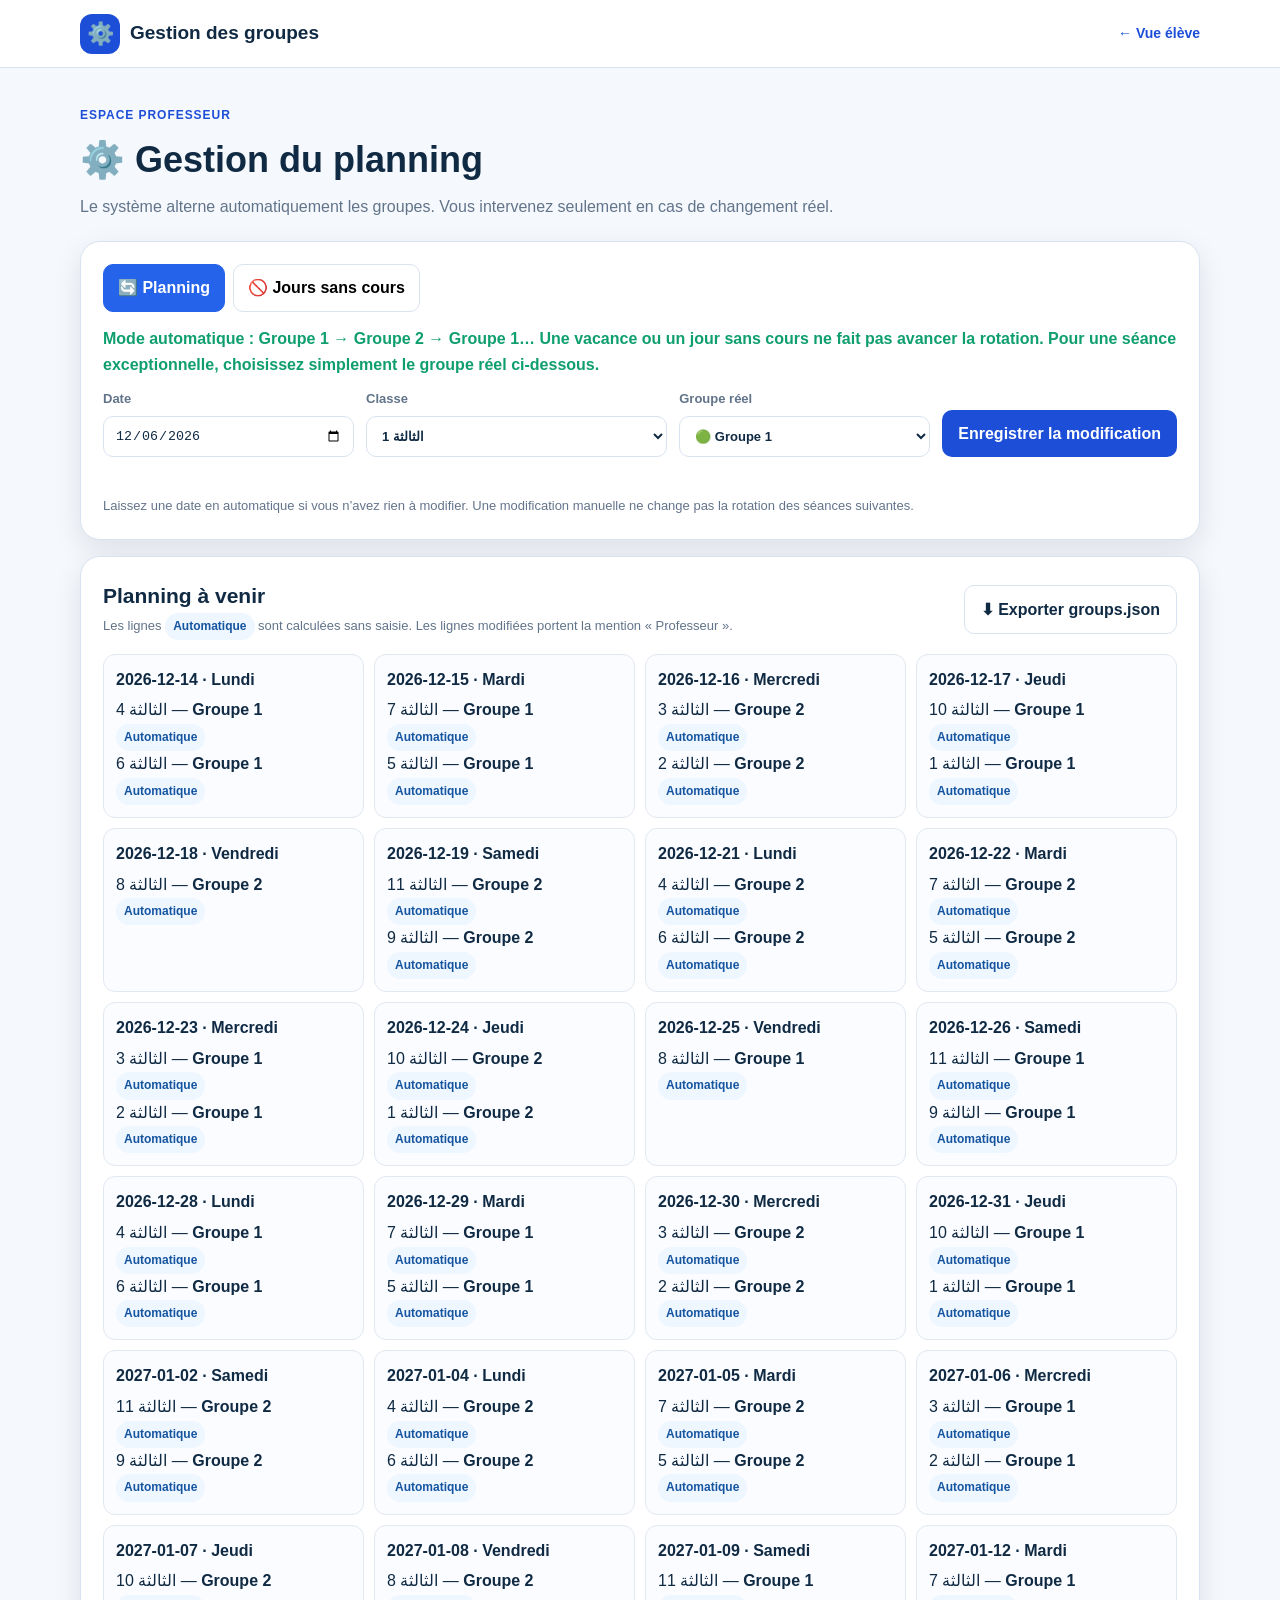
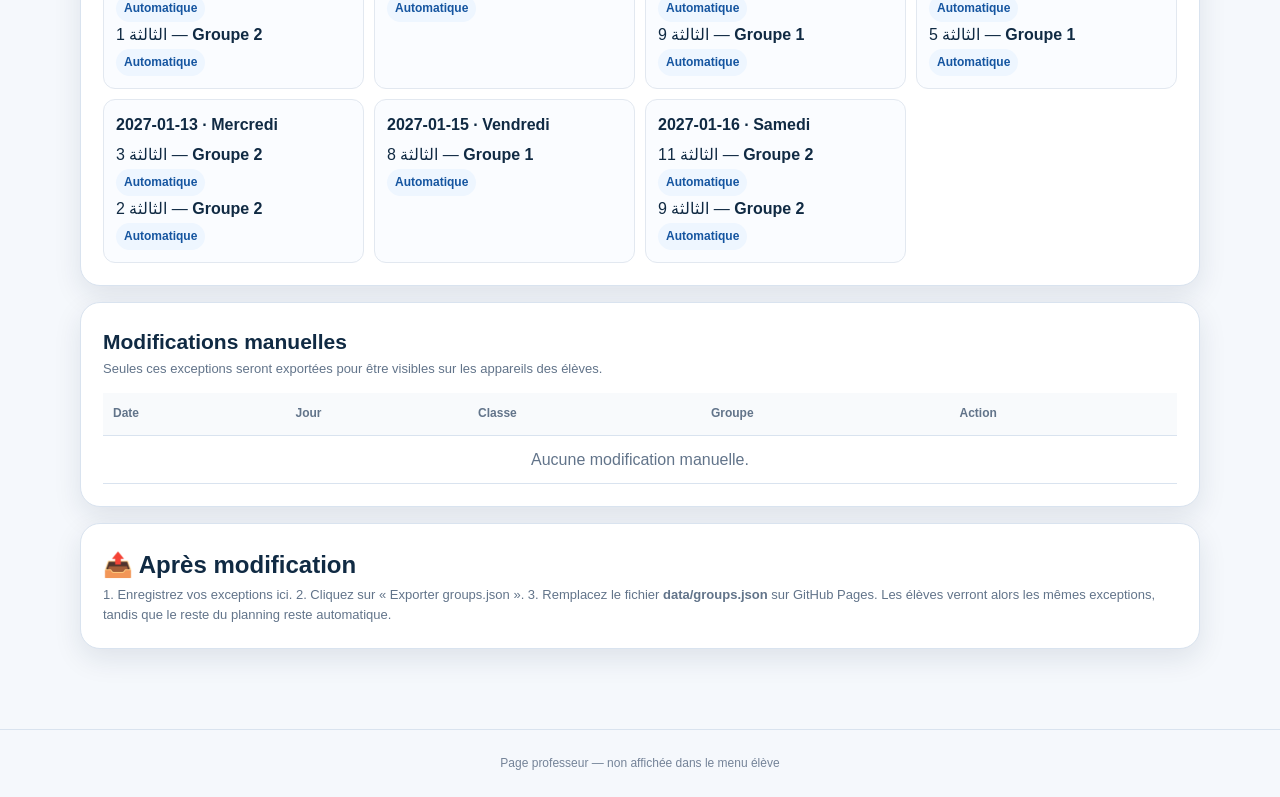
==== admin.html @ 7a343fe8 "Add files via upload" ====
<!DOCTYPE html>
<html lang="fr"><head><meta charset="UTF-8"><meta name="viewport" content="width=device-width,initial-scale=1.0"><title>Gestion des groupes — Professeur</title><link rel="stylesheet" href="css/style.css">
<style>
.admin-tabs{display:flex;gap:8px;flex-wrap:wrap;margin-bottom:14px}.admin-tab{border:1px solid #dbe3ee;background:#fff;border-radius:10px;padding:10px 14px;cursor:pointer;font-weight:800}.admin-tab.active{background:#2563eb;color:#fff;border-color:#2563eb}.admin-panel[hidden]{display:none}.auto-badge{display:inline-block;padding:4px 8px;border-radius:999px;background:#eef6ff;color:#1555a0;font-weight:800;font-size:12px}.closed-badge{display:inline-block;padding:4px 8px;border-radius:999px;background:#fff1f2;color:#a11a2b;font-weight:800;font-size:12px}.mini-note{font-size:13px;color:#64748b;margin-top:7px}.preview-grid{display:grid;grid-template-columns:repeat(auto-fit,minmax(210px,1fr));gap:10px}.preview-item{border:1px solid #e2e8f0;border-radius:12px;padding:12px;background:#fafcff}.preview-item strong{display:block;margin-bottom:5px}.form-actions{display:flex;gap:8px;flex-wrap:wrap}.table-btn.small{padding:6px 9px;font-size:12px}
</style></head><body>
<header class="topbar"><a class="brand" href="index.html"><span class="brand-icon">⚙️</span><span>Gestion des groupes</span></a><a class="back-link" href="groups.html">← Vue élève</a></header>
<main class="container page">
<div class="page-heading"><p class="eyebrow">Espace professeur</p><h1>⚙️ Gestion du planning</h1><p>Le système alterne automatiquement les groupes. Vous intervenez seulement en cas de changement réel.</p></div>
<section class="admin-card">
  <div class="admin-tabs"><button class="admin-tab active" data-tab="planning">🔄 Planning</button><button class="admin-tab" data-tab="closed">🚫 Jours sans cours</button></div>
  <div id="planning" class="admin-panel">
    <div class="admin-notice"><strong>Mode automatique :</strong> Groupe 1 → Groupe 2 → Groupe 1… Une vacance ou un jour sans cours ne fait pas avancer la rotation. Pour une séance exceptionnelle, choisissez simplement le groupe réel ci-dessous.</div>
    <div class="admin-grid" style="margin-top:12px">
      <label>Date<input id="date" type="date"></label><label>Classe<select id="classe"></select></label><label>Groupe réel<select id="groupe"><option value="1">🟢 Groupe 1</option><option value="2">🔵 Groupe 2</option></select></label><button id="save" class="button primary">Enregistrer la modification</button>
    </div><div id="notice" class="admin-notice"></div>
    <p class="mini-note">Laissez une date en automatique si vous n’avez rien à modifier. Une modification manuelle ne change pas la rotation des séances suivantes.</p>
  </div>
  <div id="closed" class="admin-panel" hidden>
    <div class="admin-notice"><strong>Exception :</strong> utilisez cette partie seulement lorsqu’une journée normalement prévue n’a réellement pas de cours pour vos classes (réunion, fermeture, report…).</div>
    <div class="admin-grid" style="margin-top:12px"><label>Date sans cours<input id="closedDate" type="date"></label><label>Motif<input id="closedReason" type="text" placeholder="Ex. Réunion / report"></label><button id="addClosed" class="button primary">Ajouter</button></div>
    <div class="table-wrap" style="margin-top:14px"><table><thead><tr><th>Date</th><th>Motif</th><th>Action</th></tr></thead><tbody id="closedRows"></tbody></table></div>
  </div>
</section>
<section class="admin-card"><div class="admin-head"><div><h2>Planning à venir</h2><p>Les lignes <span class="auto-badge">Automatique</span> sont calculées sans saisie. Les lignes modifiées portent la mention « Professeur ».</p></div><div class="form-actions"><button id="export" class="button secondary">⬇ Exporter groups.json</button></div></div><div id="preview" class="preview-grid"></div></section>
<section class="admin-card"><div class="admin-head"><div><h2>Modifications manuelles</h2><p>Seules ces exceptions seront exportées pour être visibles sur les appareils des élèves.</p></div></div><div class="table-wrap"><table><thead><tr><th>Date</th><th>Jour</th><th>Classe</th><th>Groupe</th><th>Action</th></tr></thead><tbody id="rows"></tbody></table></div></section>
<section class="admin-card help"><h2>📤 Après modification</h2><p>1. Enregistrez vos exceptions ici. 2. Cliquez sur « Exporter groups.json ». 3. Remplacez le fichier <strong>data/groups.json</strong> sur GitHub Pages. Les élèves verront alors les mêmes exceptions, tandis que le reste du planning reste automatique.</p></section>
</main><footer class="footer">Page professeur — non affichée dans le menu élève</footer>
<script>
const classes=['الثالثة 1','الثالثة 2','الثالثة 3','الثالثة 4','الثالثة 5','الثالثة 6','الثالثة 7','الثالثة 8','الثالثة 9','الثالثة 10','الثالثة 11'];
const weekly={1:['الثالثة 4','الثالثة 6'],2:['الثالثة 7','الثالثة 5'],3:['الثالثة 3','الثالثة 2'],4:['الثالثة 10','الثالثة 1'],5:['الثالثة 8'],6:['الثالثة 11','الثالثة 9']};
const dayNames=['Dimanche','Lundi','Mardi','Mercredi','Jeudi','Vendredi','Samedi'];
const START='2026-09-21';
const ranges=[['2026-10-18','2026-10-25'],['2026-12-06','2026-12-13'],['2027-01-24','2027-01-31'],['2027-03-21','2027-03-28'],['2027-05-09','2027-05-16']];
const fixed=['2026-10-31','2026-11-06','2026-11-18','2027-01-01','2027-01-11','2027-01-14','2027-05-01'];
const $=id=>document.getElementById(id), iso=d=>{const x=new Date(d);x.setHours(12,0,0,0);return `${x.getFullYear()}-${String(x.getMonth()+1).padStart(2,'0')}-${String(x.getDate()).padStart(2,'0')}`}, dt=s=>new Date(s+'T12:00:00');
const baseHoliday=d=>fixed.includes(d)||ranges.some(([a,b])=>d>=a&&d<=b);
let payload=JSON.parse(localStorage.getItem('groupsPayload')||'null')||{overrides:[],closedDates:[]};
if(Array.isArray(JSON.parse(localStorage.getItem('groupsData')||'null')) && !payload.overrides.length) payload.overrides=JSON.parse(localStorage.getItem('groupsData'));
function isClosed(d){return baseHoliday(d)||payload.closedDates.some(x=>x.date===d)}
function autoGroup(classe,date){let count=0;for(let d=dt(START);d<=dt(date);d.setDate(d.getDate()+1)){const s=iso(d),dow=d.getDay();if(dow===0||s>date||isClosed(s)||!(weekly[dow]||[]).includes(classe))continue;count++;}return count%2?1:2}
function session(date,classe){const dow=dt(date).getDay();if(dow===0||!(weekly[dow]||[]).includes(classe)||date<START||isClosed(date))return null;const ov=payload.overrides.find(x=>x.date===date&&x.classe===classe);return {date,classe,groupe:ov?+ov.groupe:autoGroup(classe,date),manual:!!ov};}
classes.forEach(c=>$('classe').add(new Option(c,c))); $('date').value=iso(new Date()); $('closedDate').value=iso(new Date());
function render(){
 payload.overrides.sort((a,b)=>a.date.localeCompare(b.date)||a.classe.localeCompare(b.classe));
 $('rows').innerHTML=payload.overrides.map((r,i)=>`<tr><td>${r.date}</td><td>${dayNames[dt(r.date).getDay()]}</td><td dir="rtl">${r.classe}</td><td><span class="group-pill g${r.groupe}">${r.groupe==1?'🟢 Groupe 1':'🔵 Groupe 2'}</span></td><td><button class="table-btn" onclick="editRow(${i})">Modifier</button><button class="table-btn danger" onclick="deleteRow(${i})">Supprimer</button></td></tr>`).join('')||'<tr><td colspan="5" class="empty">Aucune modification manuelle.</td></tr>';
 $('closedRows').innerHTML=payload.closedDates.sort((a,b)=>a.date.localeCompare(b.date)).map((r,i)=>`<tr><td>${r.date}</td><td>${r.reason||'Jour sans cours'}</td><td><button class="table-btn danger" onclick="deleteClosed(${i})">Supprimer</button></td></tr>`).join('')||'<tr><td colspan="3" class="empty">Aucun jour ajouté.</td></tr>';
 const start=new Date();start.setHours(12,0,0,0);const end=new Date(start);end.setDate(end.getDate()+42);const all=[];for(let d=new Date(start);d<=end;d.setDate(d.getDate()+1)){const s=iso(d);(weekly[d.getDay()]||[]).forEach(c=>{const r=session(s,c);if(r)all.push(r)})}
 const groups={};all.forEach(r=>(groups[r.date]||=[]).push(r));
 $('preview').innerHTML=Object.entries(groups).slice(0,28).map(([date,rs])=>`<div class="preview-item"><strong>${date} · ${dayNames[dt(date).getDay()]}</strong>${rs.map(r=>`<div>${r.classe} — <b>Groupe ${r.groupe}</b> ${r.manual?'<span class="auto-badge">Professeur</span>':'<span class="auto-badge">Automatique</span>'}</div>`).join('')}</div>`).join('')||'<div class="empty">Aucune séance à venir.</div>';
 localStorage.setItem('groupsPayload',JSON.stringify(payload));localStorage.setItem('groupsData',JSON.stringify(payload.overrides));
}
$('save').onclick=()=>{const r={date:$('date').value,classe:$('classe').value,groupe:+$('groupe').value};if(!r.date){$('notice').textContent='Choisissez une date.';return}if(isClosed(r.date)){ $('notice').textContent='Cette date est marquée sans cours. Supprimez d’abord cette exception si une séance a finalement lieu.';return }const i=payload.overrides.findIndex(x=>x.date===r.date&&x.classe===r.classe);if(i>=0)payload.overrides[i]=r;else payload.overrides.push(r);render();$('notice').textContent='✓ Modification enregistrée.';};
$('addClosed').onclick=()=>{const date=$('closedDate').value,reason=$('closedReason').value.trim();if(!date)return;const i=payload.closedDates.findIndex(x=>x.date===date);if(i>=0)payload.closedDates[i]={date,reason};else payload.closedDates.push({date,reason});payload.overrides=payload.overrides.filter(x=>x.date!==date);render();$('closedReason').value='';};
window.editRow=i=>{const r=payload.overrides[i];$('date').value=r.date;$('classe').value=r.classe;$('groupe').value=r.groupe;document.querySelector('[data-tab="planning"]').click();window.scrollTo({top:0,behavior:'smooth'});};
window.deleteRow=i=>{if(confirm('Supprimer cette modification ?')){payload.overrides.splice(i,1);render();}};
window.deleteClosed=i=>{if(confirm('Supprimer ce jour sans cours ?')){payload.closedDates.splice(i,1);render();}};
$('export').onclick=()=>{const blob=new Blob([JSON.stringify(payload,null,2)],{type:'application/json'}),a=document.createElement('a');a.href=URL.createObjectURL(blob);a.download='groups.json';a.click();setTimeout(()=>URL.revokeObjectURL(a.href),500);};
document.querySelectorAll('.admin-tab').forEach(btn=>btn.onclick=()=>{document.querySelectorAll('.admin-tab').forEach(x=>x.classList.remove('active'));document.querySelectorAll('.admin-panel').forEach(x=>x.hidden=true);btn.classList.add('active');$(btn.dataset.tab).hidden=false;});
render();
</script></body></html>
---- css/style.css ----
*{box-sizing:border-box;margin:0;padding:0}
:root{--navy:#102a43;--blue:#1d4ed8;--blue2:#2563eb;--royal:#123b8f;--sky:#eff6ff;--ink:#102a43;--muted:#62748a;--line:#d9e3ef;--white:#fff;--green:#0f9f6e;--gold:#f59e0b;--shadow:0 10px 28px rgba(16,42,67,.10)}
html{scroll-behavior:smooth}body{font-family:Segoe UI,Tahoma,Arial,sans-serif;background:#f5f8fc;color:var(--ink);line-height:1.6;min-height:100vh}a{text-decoration:none;color:inherit}button,select{font:inherit}
.topbar{height:68px;background:#fff;border-bottom:1px solid var(--line);display:flex;align-items:center;justify-content:space-between;padding:0 max(18px,calc((100% - 1120px)/2));position:sticky;top:0;z-index:20}.brand{display:flex;align-items:center;gap:10px;font-weight:900;font-size:19px}.brand-icon{width:40px;height:40px;border-radius:12px;background:var(--blue);display:grid;place-items:center;color:#fff;font-size:22px}.school-label,.back-link{font-size:14px;font-weight:700;color:var(--muted)}.back-link{color:var(--blue)}
.container{width:min(1120px,calc(100% - 32px));margin:auto}.home,.page,.groups-page{padding:38px 0 64px}
.hero{background:linear-gradient(135deg,var(--navy),var(--royal));color:#fff;border-radius:28px;padding:clamp(28px,5vw,58px);display:flex;align-items:center;justify-content:space-between;gap:30px;box-shadow:var(--shadow);margin-bottom:22px}.hero .eyebrow{color:#bfdbfe}.hero h1{font-size:clamp(34px,5vw,56px);line-height:1.08;letter-spacing:-1px}.hero h1 span{color:#bfdbfe}.hero-text{max-width:720px;color:#dbeafe;margin-top:15px;font-size:16px}.eyebrow{color:var(--blue);font-size:12px;font-weight:900;text-transform:uppercase;letter-spacing:.08em;margin-bottom:6px}.hero-card{background:rgba(255,255,255,.12);border:1px solid rgba(255,255,255,.18);border-radius:20px;padding:22px;min-width:175px;text-align:center}.hero-card-icon{font-size:34px}.hero-card strong{display:block;font-size:23px}.hero-card span{font-size:13px;color:#dbeafe}
.main-actions{display:grid;grid-template-columns:repeat(3,1fr);gap:14px}.action-card{background:#fff;border:1px solid var(--line);border-radius:20px;padding:23px;min-height:175px;display:flex;flex-direction:column;box-shadow:var(--shadow);transition:.18s}.action-card:hover{transform:translateY(-3px);border-color:#b9cbe2}.action-icon{font-size:34px;margin-bottom:10px}.action-title{font-size:21px;font-weight:900}.action-desc{color:var(--muted);font-size:14px;margin-top:3px}.arrow{margin-top:auto;color:var(--blue);font-size:22px;align-self:flex-end}.courses{border-top:4px solid var(--blue)}.exercises{border-top:4px solid var(--gold)}.groups{border-top:4px solid var(--green)}
.today-box{margin-top:14px;background:#fff;border:1px solid var(--line);border-radius:20px;padding:18px 20px;display:flex;justify-content:space-between;gap:18px;align-items:center;box-shadow:var(--shadow)}.today-box h2{font-size:18px}.today-result{font-weight:800;text-align:right}.today-result span{display:block}
.page-heading{margin-bottom:22px}.page-heading h1{font-size:36px}.page-heading>p:last-child{color:var(--muted);margin-top:5px}.lesson-card{background:#fff;border:1px solid var(--line);border-radius:20px;padding:22px;display:flex;align-items:center;gap:18px;box-shadow:var(--shadow)}.lesson-number{width:58px;height:58px;border-radius:15px;background:var(--sky);color:var(--blue);display:grid;place-items:center;font-weight:900;font-size:20px}.lesson-info{flex:1}.lesson-info h2{font-size:21px}.lesson-info p{color:var(--muted)}.tag{display:inline-block;color:var(--blue);font-size:11px;font-weight:900;background:var(--sky);border-radius:999px;padding:3px 9px;margin-bottom:5px}.coming-soon{margin-top:14px;padding:16px;border:1px dashed #b9c7d8;border-radius:16px;color:var(--muted);display:flex;gap:12px;background:#fff}
.lesson-header,.lesson-content{background:#fff;border:1px solid var(--line);border-radius:22px;padding:30px;box-shadow:var(--shadow)}.lesson-header{margin-bottom:18px}.lesson-header h1{font-size:38px}.lesson-header p{color:var(--muted)}.lesson-content section+section{margin-top:38px;padding-top:32px;border-top:1px solid var(--line)}.lesson-content h2{font-size:25px;color:var(--blue);margin-bottom:16px}.lesson-content h3{font-size:18px;margin:16px 0 7px}.lesson-content p,.lesson-content ul{color:#405267}.lesson-content ul{padding-left:22px}.definition{background:#f8fbff;border-left:4px solid var(--blue);padding:14px 16px;border-radius:0 12px 12px 0;margin:12px 0}.definition h3{margin:0 0 4px}.examples{font-size:12px;color:var(--blue);font-weight:800}.concept-diagram{margin:22px auto 4px;max-width:520px;text-align:center}.diagram-title,.system-center{display:inline-block;background:var(--sky);color:var(--blue);padding:9px 24px;border-radius:12px;font-weight:900}.diagram-branches{display:flex;justify-content:space-around;margin-top:26px;position:relative}.diagram-branches:before{content:"";position:absolute;top:-13px;left:25%;right:25%;border-top:2px solid #c7d7ea}.diagram-branches span{background:#fff;border:1px solid var(--line);padding:9px 18px;border-radius:11px;font-weight:700}.three-columns,.software-grid,.system-parts{display:grid;grid-template-columns:repeat(3,1fr);gap:13px;margin:18px 0}.software-grid,.system-parts{grid-template-columns:repeat(2,1fr)}.mini-card{border:1px solid var(--line);border-radius:15px;padding:16px;text-align:center}.mini-card span{font-size:27px}.mini-card small{color:var(--muted)}.flow{display:grid;grid-template-columns:1fr auto 1fr auto 1fr;gap:10px;align-items:center;margin:25px 0}.flow>div{border:1px solid var(--line);border-radius:12px;padding:13px;text-align:center;background:#fbfdff}.flow .storage{grid-column:2/5}.system-diagram{text-align:center;padding:20px}.system-parts div{padding:20px;border-radius:15px;background:#f3fbf7;border:1px solid #d7eee4}.system-parts strong{color:var(--green)}.image-grid{display:grid;grid-template-columns:repeat(3,1fr);gap:12px;margin-top:15px}.image-grid img{width:100%;border:1px solid var(--line);border-radius:12px}.lesson-navigation{display:flex;justify-content:space-between;margin-top:18px}
.button{display:inline-flex;align-items:center;justify-content:center;border:0;border-radius:10px;padding:11px 16px;font-weight:800;cursor:pointer}.button.primary{background:var(--blue);color:#fff}.button.secondary{background:#fff;border:1px solid var(--line);color:var(--ink)}
.quiz{display:grid;gap:13px}.question{background:#fff;border:1px solid var(--line);border-radius:17px;padding:19px;display:flex;gap:15px;box-shadow:var(--shadow)}.question-number{width:36px;height:36px;flex:none;border-radius:50%;background:var(--sky);color:var(--blue);display:grid;place-items:center;font-weight:900}.question h2{font-size:17px;margin-bottom:10px}.question label{display:block;padding:8px 0;cursor:pointer}.question input{margin-right:8px}.quiz-result{padding:16px;border-radius:14px;display:flex;gap:10px;align-items:center}.quiz-result strong{font-size:23px}.quiz-result.success{background:#eaf9f2;color:#08764a}.quiz-result.partial{background:#fff7e7;color:#8a5a00}
.today-banner{background:linear-gradient(135deg,var(--navy),var(--royal));color:#fff;border-radius:18px;padding:17px 20px;display:flex;align-items:center;gap:13px;margin-bottom:16px}.today-banner small{display:block;opacity:.7;font-weight:800;font-size:11px}.today-banner strong{display:block;font-size:18px}.pulse{width:10px;height:10px;background:#38d996;border-radius:50%;box-shadow:0 0 0 6px rgba(56,217,150,.14)}.schedule-card{background:#fff;border:1px solid var(--line);border-radius:22px;padding:21px;box-shadow:var(--shadow)}.schedule-header{display:flex;justify-content:space-between;align-items:center;gap:16px;margin-bottom:16px}.schedule-header h2{font-size:21px}.schedule-header p{color:var(--muted);font-size:13px}.schedule-view{display:grid;gap:9px}.schedule-day{border:1px solid var(--line);border-radius:15px;overflow:hidden;background:#fff}.schedule-day.is-today{border-color:#9ed7bd}.schedule-day-title{padding:11px 14px;background:#f8fafc;display:flex;align-items:center;gap:8px;font-weight:900}.schedule-day.is-today .schedule-day-title{background:#eefbf5}.today-dot{font-size:10px;background:#d9f7e8;color:#08764a;border-radius:999px;padding:3px 7px}.schedule-classes{display:grid;grid-template-columns:repeat(2,1fr);gap:10px;padding:10px}.schedule-class-card{border:1px solid #dce5f0;border-radius:13px;padding:14px;background:#fff}.class-title{text-align:center;font-size:17px;font-weight:900;margin-bottom:10px}.active-class-group{display:block;text-align:center;background:#d9f7e8;color:#08764a;border:1px solid #9ed7bd;border-radius:999px;padding:8px 10px;font-size:13px;font-weight:900}.next-group-note{text-align:center;color:#7b8a9a;font-size:11px;margin-top:7px}.single-class-day .schedule-classes{grid-template-columns:1fr}.footer{text-align:center;color:#748398;padding:24px;border-top:1px solid var(--line);font-size:12px}
@media(max-width:800px){.hero{flex-direction:column;align-items:stretch}.hero-card{min-width:0}.main-actions{grid-template-columns:1fr}.today-box{align-items:flex-start;flex-direction:column}.today-result{text-align:left}.three-columns,.software-grid,.system-parts,.image-grid{grid-template-columns:1fr}.flow{grid-template-columns:1fr}.flow>b{display:none}.flow .storage{grid-column:auto}.schedule-classes{grid-template-columns:1fr}.schedule-header{align-items:flex-start;flex-direction:column}.lesson-header h1,.page-heading h1{font-size:31px}.school-label{display:none}.lesson-navigation{gap:9px;flex-direction:column}}

/* Exercice 5 — image pédagogique compacte et vignettes sans réponse affichée */
.component-viewer{max-width:860px;margin:14px auto 12px;border:1px solid var(--line);border-radius:16px;background:#f8fbff;padding:10px;text-align:center;overflow:hidden}
.component-viewer img{display:block;width:100%;max-width:820px;max-height:500px;object-fit:contain;margin:0 auto;border-radius:10px}
.component-strip{display:grid;grid-template-columns:repeat(6,minmax(0,1fr));gap:10px;max-width:100%;margin:10px auto 2px}
.component-tile{border:1px solid var(--line);background:#fff;border-radius:14px;padding:5px;cursor:pointer;min-width:0;box-shadow:0 4px 12px rgba(16,42,67,.06);transition:.15s}
.component-tile:hover,.component-tile:focus-visible{border-color:#8fb1e8;transform:translateY(-2px);outline:none}
.component-tile img{display:block;width:100%;height:120px;object-fit:contain;border-radius:9px}
@media(max-width:800px){.component-viewer{padding:6px}.component-viewer img{max-height:360px}.component-strip{grid-template-columns:repeat(3,minmax(0,1fr));gap:8px}.component-tile img{height:105px}}
@media(max-width:480px){.component-strip{grid-template-columns:repeat(2,minmax(0,1fr))}.component-tile img{height:115px}}
.admin-card{background:#fff;border:1px solid var(--line);border-radius:20px;padding:22px;box-shadow:var(--shadow);margin-bottom:16px}.admin-grid{display:grid;grid-template-columns:1fr 1.2fr 1fr auto;gap:12px;align-items:end}.admin-grid label{font-size:13px;font-weight:800;color:var(--muted)}.admin-grid input,.admin-grid select{display:block;width:100%;margin-top:6px;border:1px solid var(--line);border-radius:10px;padding:11px;background:#fff;color:var(--ink)}.admin-notice{min-height:22px;margin-top:10px;color:var(--green);font-weight:800}.admin-head{display:flex;justify-content:space-between;align-items:center;gap:12px;margin-bottom:14px}.admin-head h2{font-size:21px}.admin-head p,.help p{color:var(--muted);font-size:13px}.table-wrap{overflow:auto}table{width:100%;border-collapse:collapse;min-width:650px}th,td{padding:11px 10px;border-bottom:1px solid var(--line);text-align:left}th{font-size:12px;color:var(--muted);background:#f8fafc}.group-pill{display:inline-block;border-radius:999px;padding:5px 10px;font-weight:800;font-size:12px}.g1{background:#d9f7e8;color:#08764a}.g2{background:#e6efff;color:#174ea6}.table-btn{border:1px solid var(--line);background:#fff;border-radius:8px;padding:6px 9px;margin-right:5px;cursor:pointer;font-weight:700}.table-btn.danger{color:#b42318}.empty{text-align:center;color:var(--muted)}@media(max-width:800px){.admin-grid{grid-template-columns:1fr}.admin-head{align-items:flex-start;flex-direction:column}}
.question-feedback{margin-top:12px;padding:11px 13px;border-radius:10px;font-size:14px;line-height:1.5}.question-feedback.is-correct{background:#ecfdf3;color:#166534;border:1px solid #bbf7d0}.question-feedback.is-wrong{background:#fff1f2;color:#9f1239;border:1px solid #fecdd3}.component-tile.selected{border-color:#2563eb;box-shadow:0 0 0 3px rgba(37,99,235,.12);transform:translateY(-2px)}.component-tile .tile-number{display:flex}
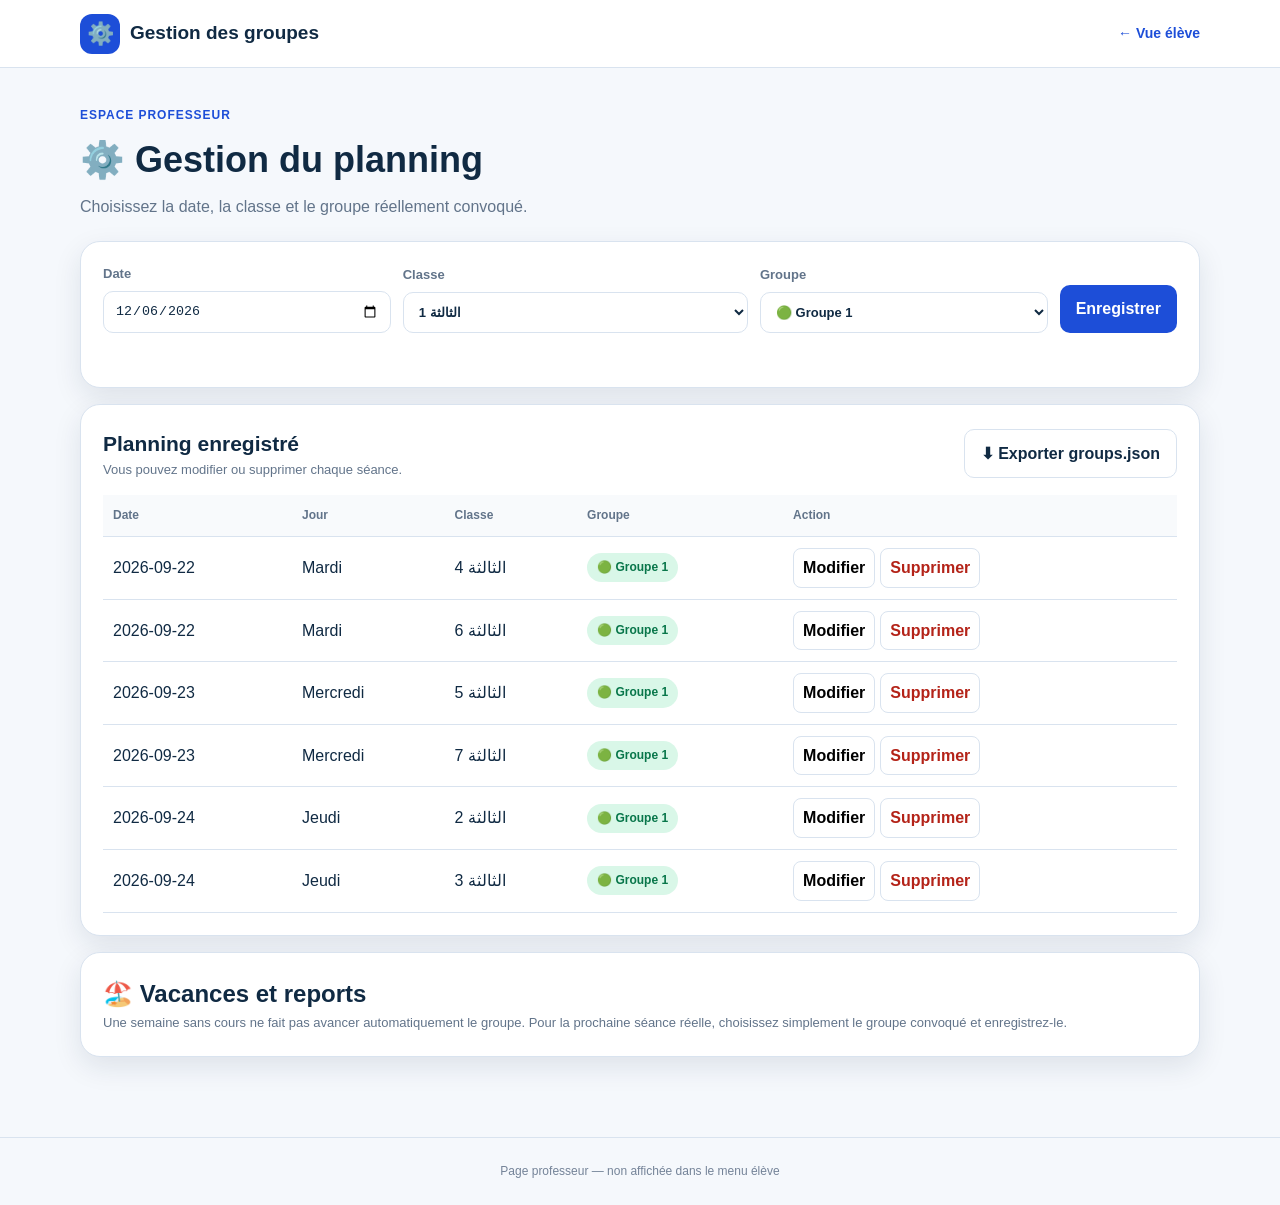
==== commit 561bafac: "Add files via upload" ====
--- a/admin.html
+++ b/admin.html
@@ -1,60 +1,22 @@
-<!DOCTYPE html>
-<html lang="fr"><head><meta charset="UTF-8"><meta name="viewport" content="width=device-width,initial-scale=1.0"><title>Gestion des groupes — Professeur</title><link rel="stylesheet" href="css/style.css">
-<style>
-.admin-tabs{display:flex;gap:8px;flex-wrap:wrap;margin-bottom:14px}.admin-tab{border:1px solid #dbe3ee;background:#fff;border-radius:10px;padding:10px 14px;cursor:pointer;font-weight:800}.admin-tab.active{background:#2563eb;color:#fff;border-color:#2563eb}.admin-panel[hidden]{display:none}.auto-badge{display:inline-block;padding:4px 8px;border-radius:999px;background:#eef6ff;color:#1555a0;font-weight:800;font-size:12px}.closed-badge{display:inline-block;padding:4px 8px;border-radius:999px;background:#fff1f2;color:#a11a2b;font-weight:800;font-size:12px}.mini-note{font-size:13px;color:#64748b;margin-top:7px}.preview-grid{display:grid;grid-template-columns:repeat(auto-fit,minmax(210px,1fr));gap:10px}.preview-item{border:1px solid #e2e8f0;border-radius:12px;padding:12px;background:#fafcff}.preview-item strong{display:block;margin-bottom:5px}.form-actions{display:flex;gap:8px;flex-wrap:wrap}.table-btn.small{padding:6px 9px;font-size:12px}
-</style></head><body>
+<!DOCTYPE html><html lang="fr"><head><meta charset="UTF-8"><meta name="viewport" content="width=device-width,initial-scale=1.0"><title>Gestion des groupes — Professeur</title><link rel="stylesheet" href="css/style.css"></head><body>
 <header class="topbar"><a class="brand" href="index.html"><span class="brand-icon">⚙️</span><span>Gestion des groupes</span></a><a class="back-link" href="groups.html">← Vue élève</a></header>
-<main class="container page">
-<div class="page-heading"><p class="eyebrow">Espace professeur</p><h1>⚙️ Gestion du planning</h1><p>Le système alterne automatiquement les groupes. Vous intervenez seulement en cas de changement réel.</p></div>
-<section class="admin-card">
-  <div class="admin-tabs"><button class="admin-tab active" data-tab="planning">🔄 Planning</button><button class="admin-tab" data-tab="closed">🚫 Jours sans cours</button></div>
-  <div id="planning" class="admin-panel">
-    <div class="admin-notice"><strong>Mode automatique :</strong> Groupe 1 → Groupe 2 → Groupe 1… Une vacance ou un jour sans cours ne fait pas avancer la rotation. Pour une séance exceptionnelle, choisissez simplement le groupe réel ci-dessous.</div>
-    <div class="admin-grid" style="margin-top:12px">
-      <label>Date<input id="date" type="date"></label><label>Classe<select id="classe"></select></label><label>Groupe réel<select id="groupe"><option value="1">🟢 Groupe 1</option><option value="2">🔵 Groupe 2</option></select></label><button id="save" class="button primary">Enregistrer la modification</button>
-    </div><div id="notice" class="admin-notice"></div>
-    <p class="mini-note">Laissez une date en automatique si vous n’avez rien à modifier. Une modification manuelle ne change pas la rotation des séances suivantes.</p>
-  </div>
-  <div id="closed" class="admin-panel" hidden>
-    <div class="admin-notice"><strong>Exception :</strong> utilisez cette partie seulement lorsqu’une journée normalement prévue n’a réellement pas de cours pour vos classes (réunion, fermeture, report…).</div>
-    <div class="admin-grid" style="margin-top:12px"><label>Date sans cours<input id="closedDate" type="date"></label><label>Motif<input id="closedReason" type="text" placeholder="Ex. Réunion / report"></label><button id="addClosed" class="button primary">Ajouter</button></div>
-    <div class="table-wrap" style="margin-top:14px"><table><thead><tr><th>Date</th><th>Motif</th><th>Action</th></tr></thead><tbody id="closedRows"></tbody></table></div>
-  </div>
-</section>
-<section class="admin-card"><div class="admin-head"><div><h2>Planning à venir</h2><p>Les lignes <span class="auto-badge">Automatique</span> sont calculées sans saisie. Les lignes modifiées portent la mention « Professeur ».</p></div><div class="form-actions"><button id="export" class="button secondary">⬇ Exporter groups.json</button></div></div><div id="preview" class="preview-grid"></div></section>
-<section class="admin-card"><div class="admin-head"><div><h2>Modifications manuelles</h2><p>Seules ces exceptions seront exportées pour être visibles sur les appareils des élèves.</p></div></div><div class="table-wrap"><table><thead><tr><th>Date</th><th>Jour</th><th>Classe</th><th>Groupe</th><th>Action</th></tr></thead><tbody id="rows"></tbody></table></div></section>
-<section class="admin-card help"><h2>📤 Après modification</h2><p>1. Enregistrez vos exceptions ici. 2. Cliquez sur « Exporter groups.json ». 3. Remplacez le fichier <strong>data/groups.json</strong> sur GitHub Pages. Les élèves verront alors les mêmes exceptions, tandis que le reste du planning reste automatique.</p></section>
+<main class="container page"><div class="page-heading"><p class="eyebrow">Espace professeur</p><h1>⚙️ Gestion du planning</h1><p>Choisissez la date, la classe et le groupe réellement convoqué.</p></div>
+<section class="admin-card"><div class="admin-grid"><label>Date<input id="date" type="date"></label><label>Classe<select id="classe"></select></label><label>Groupe<select id="groupe"><option value="1">🟢 Groupe 1</option><option value="2">🔵 Groupe 2</option></select></label><button id="save" class="button primary">Enregistrer</button></div><div id="notice" class="admin-notice"></div></section>
+<section class="admin-card"><div class="admin-head"><div><h2>Planning enregistré</h2><p>Vous pouvez modifier ou supprimer chaque séance.</p></div><button id="export" class="button secondary">⬇ Exporter groups.json</button></div><div class="table-wrap"><table><thead><tr><th>Date</th><th>Jour</th><th>Classe</th><th>Groupe</th><th>Action</th></tr></thead><tbody id="rows"></tbody></table></div></section>
+<section class="admin-card help"><h2>🏖️ Vacances et reports</h2><p>Une semaine sans cours ne fait pas avancer automatiquement le groupe. Pour la prochaine séance réelle, choisissez simplement le groupe convoqué et enregistrez-le.</p></section>
 </main><footer class="footer">Page professeur — non affichée dans le menu élève</footer>
 <script>
 const classes=['الثالثة 1','الثالثة 2','الثالثة 3','الثالثة 4','الثالثة 5','الثالثة 6','الثالثة 7','الثالثة 8','الثالثة 9','الثالثة 10','الثالثة 11'];
-const weekly={1:['الثالثة 4','الثالثة 6'],2:['الثالثة 7','الثالثة 5'],3:['الثالثة 3','الثالثة 2'],4:['الثالثة 10','الثالثة 1'],5:['الثالثة 8'],6:['الثالثة 11','الثالثة 9']};
 const dayNames=['Dimanche','Lundi','Mardi','Mercredi','Jeudi','Vendredi','Samedi'];
-const START='2026-09-21';
-const ranges=[['2026-10-18','2026-10-25'],['2026-12-06','2026-12-13'],['2027-01-24','2027-01-31'],['2027-03-21','2027-03-28'],['2027-05-09','2027-05-16']];
-const fixed=['2026-10-31','2026-11-06','2026-11-18','2027-01-01','2027-01-11','2027-01-14','2027-05-01'];
-const $=id=>document.getElementById(id), iso=d=>{const x=new Date(d);x.setHours(12,0,0,0);return `${x.getFullYear()}-${String(x.getMonth()+1).padStart(2,'0')}-${String(x.getDate()).padStart(2,'0')}`}, dt=s=>new Date(s+'T12:00:00');
-const baseHoliday=d=>fixed.includes(d)||ranges.some(([a,b])=>d>=a&&d<=b);
-let payload=JSON.parse(localStorage.getItem('groupsPayload')||'null')||{overrides:[],closedDates:[]};
-if(Array.isArray(JSON.parse(localStorage.getItem('groupsData')||'null')) && !payload.overrides.length) payload.overrides=JSON.parse(localStorage.getItem('groupsData'));
-function isClosed(d){return baseHoliday(d)||payload.closedDates.some(x=>x.date===d)}
-function autoGroup(classe,date){let count=0;for(let d=dt(START);d<=dt(date);d.setDate(d.getDate()+1)){const s=iso(d),dow=d.getDay();if(dow===0||s>date||isClosed(s)||!(weekly[dow]||[]).includes(classe))continue;count++;}return count%2?1:2}
-function session(date,classe){const dow=dt(date).getDay();if(dow===0||!(weekly[dow]||[]).includes(classe)||date<START||isClosed(date))return null;const ov=payload.overrides.find(x=>x.date===date&&x.classe===classe);return {date,classe,groupe:ov?+ov.groupe:autoGroup(classe,date),manual:!!ov};}
-classes.forEach(c=>$('classe').add(new Option(c,c))); $('date').value=iso(new Date()); $('closedDate').value=iso(new Date());
-function render(){
- payload.overrides.sort((a,b)=>a.date.localeCompare(b.date)||a.classe.localeCompare(b.classe));
- $('rows').innerHTML=payload.overrides.map((r,i)=>`<tr><td>${r.date}</td><td>${dayNames[dt(r.date).getDay()]}</td><td dir="rtl">${r.classe}</td><td><span class="group-pill g${r.groupe}">${r.groupe==1?'🟢 Groupe 1':'🔵 Groupe 2'}</span></td><td><button class="table-btn" onclick="editRow(${i})">Modifier</button><button class="table-btn danger" onclick="deleteRow(${i})">Supprimer</button></td></tr>`).join('')||'<tr><td colspan="5" class="empty">Aucune modification manuelle.</td></tr>';
- $('closedRows').innerHTML=payload.closedDates.sort((a,b)=>a.date.localeCompare(b.date)).map((r,i)=>`<tr><td>${r.date}</td><td>${r.reason||'Jour sans cours'}</td><td><button class="table-btn danger" onclick="deleteClosed(${i})">Supprimer</button></td></tr>`).join('')||'<tr><td colspan="3" class="empty">Aucun jour ajouté.</td></tr>';
- const start=new Date();start.setHours(12,0,0,0);const end=new Date(start);end.setDate(end.getDate()+42);const all=[];for(let d=new Date(start);d<=end;d.setDate(d.getDate()+1)){const s=iso(d);(weekly[d.getDay()]||[]).forEach(c=>{const r=session(s,c);if(r)all.push(r)})}
- const groups={};all.forEach(r=>(groups[r.date]||=[]).push(r));
- $('preview').innerHTML=Object.entries(groups).slice(0,28).map(([date,rs])=>`<div class="preview-item"><strong>${date} · ${dayNames[dt(date).getDay()]}</strong>${rs.map(r=>`<div>${r.classe} — <b>Groupe ${r.groupe}</b> ${r.manual?'<span class="auto-badge">Professeur</span>':'<span class="auto-badge">Automatique</span>'}</div>`).join('')}</div>`).join('')||'<div class="empty">Aucune séance à venir.</div>';
- localStorage.setItem('groupsPayload',JSON.stringify(payload));localStorage.setItem('groupsData',JSON.stringify(payload.overrides));
-}
-$('save').onclick=()=>{const r={date:$('date').value,classe:$('classe').value,groupe:+$('groupe').value};if(!r.date){$('notice').textContent='Choisissez une date.';return}if(isClosed(r.date)){ $('notice').textContent='Cette date est marquée sans cours. Supprimez d’abord cette exception si une séance a finalement lieu.';return }const i=payload.overrides.findIndex(x=>x.date===r.date&&x.classe===r.classe);if(i>=0)payload.overrides[i]=r;else payload.overrides.push(r);render();$('notice').textContent='✓ Modification enregistrée.';};
-$('addClosed').onclick=()=>{const date=$('closedDate').value,reason=$('closedReason').value.trim();if(!date)return;const i=payload.closedDates.findIndex(x=>x.date===date);if(i>=0)payload.closedDates[i]={date,reason};else payload.closedDates.push({date,reason});payload.overrides=payload.overrides.filter(x=>x.date!==date);render();$('closedReason').value='';};
-window.editRow=i=>{const r=payload.overrides[i];$('date').value=r.date;$('classe').value=r.classe;$('groupe').value=r.groupe;document.querySelector('[data-tab="planning"]').click();window.scrollTo({top:0,behavior:'smooth'});};
-window.deleteRow=i=>{if(confirm('Supprimer cette modification ?')){payload.overrides.splice(i,1);render();}};
-window.deleteClosed=i=>{if(confirm('Supprimer ce jour sans cours ?')){payload.closedDates.splice(i,1);render();}};
-$('export').onclick=()=>{const blob=new Blob([JSON.stringify(payload,null,2)],{type:'application/json'}),a=document.createElement('a');a.href=URL.createObjectURL(blob);a.download='groups.json';a.click();setTimeout(()=>URL.revokeObjectURL(a.href),500);};
-document.querySelectorAll('.admin-tab').forEach(btn=>btn.onclick=()=>{document.querySelectorAll('.admin-tab').forEach(x=>x.classList.remove('active'));document.querySelectorAll('.admin-panel').forEach(x=>x.hidden=true);btn.classList.add('active');$(btn.dataset.tab).hidden=false;});
-render();
+const initial=[
+['2026-09-22','الثالثة 4',1],['2026-09-22','الثالثة 6',1],
+['2026-09-23','الثالثة 7',1],['2026-09-23','الثالثة 5',1],
+['2026-09-24','الثالثة 3',1],['2026-09-24','الثالثة 2',1]
+];
+let data=JSON.parse(localStorage.getItem('groupsData')||'null')||initial.map(x=>({date:x[0],classe:x[1],groupe:x[2]}));
+const $=id=>document.getElementById(id); classes.forEach(c=>$('classe').add(new Option(c,c))); $('date').value=new Date().toISOString().slice(0,10);
+function render(){data.sort((a,b)=>a.date.localeCompare(b.date)||a.classe.localeCompare(b.classe));$('rows').innerHTML=data.map((r,i)=>`<tr><td>${r.date}</td><td>${dayNames[new Date(r.date+'T12:00:00').getDay()]}</td><td dir="rtl">${r.classe}</td><td><span class="group-pill g${r.groupe}">${r.groupe==1?'🟢 Groupe 1':'🔵 Groupe 2'}</span></td><td><button class="table-btn" onclick="editRow(${i})">Modifier</button><button class="table-btn danger" onclick="deleteRow(${i})">Supprimer</button></td></tr>`).join('')||'<tr><td colspan="5" class="empty">Aucune séance enregistrée.</td></tr>';localStorage.setItem('groupsData',JSON.stringify(data));}
+$('save').onclick=()=>{const r={date:$('date').value,classe:$('classe').value,groupe:+$('groupe').value};if(!r.date){$('notice').textContent='Choisissez une date.';return}const i=data.findIndex(x=>x.date===r.date&&x.classe===r.classe);if(i>=0)data[i]=r;else data.push(r);render();$('notice').textContent='✓ Séance enregistrée.';};
+window.editRow=i=>{const r=data[i];$('date').value=r.date;$('classe').value=r.classe;$('groupe').value=r.groupe;window.scrollTo({top:0,behavior:'smooth'});};window.deleteRow=i=>{if(confirm('Supprimer cette séance ?')){data.splice(i,1);render();}};
+$('export').onclick=()=>{const blob=new Blob([JSON.stringify(data,null,2)],{type:'application/json'}),a=document.createElement('a');a.href=URL.createObjectURL(blob);a.download='groups.json';a.click();URL.revokeObjectURL(a.href);};render();
 </script></body></html>
--- a/css/style.css
+++ b/css/style.css
@@ -23,4 +23,3 @@
 @media(max-width:800px){.component-viewer{padding:6px}.component-viewer img{max-height:360px}.component-strip{grid-template-columns:repeat(3,minmax(0,1fr));gap:8px}.component-tile img{height:105px}}
 @media(max-width:480px){.component-strip{grid-template-columns:repeat(2,minmax(0,1fr))}.component-tile img{height:115px}}
 .admin-card{background:#fff;border:1px solid var(--line);border-radius:20px;padding:22px;box-shadow:var(--shadow);margin-bottom:16px}.admin-grid{display:grid;grid-template-columns:1fr 1.2fr 1fr auto;gap:12px;align-items:end}.admin-grid label{font-size:13px;font-weight:800;color:var(--muted)}.admin-grid input,.admin-grid select{display:block;width:100%;margin-top:6px;border:1px solid var(--line);border-radius:10px;padding:11px;background:#fff;color:var(--ink)}.admin-notice{min-height:22px;margin-top:10px;color:var(--green);font-weight:800}.admin-head{display:flex;justify-content:space-between;align-items:center;gap:12px;margin-bottom:14px}.admin-head h2{font-size:21px}.admin-head p,.help p{color:var(--muted);font-size:13px}.table-wrap{overflow:auto}table{width:100%;border-collapse:collapse;min-width:650px}th,td{padding:11px 10px;border-bottom:1px solid var(--line);text-align:left}th{font-size:12px;color:var(--muted);background:#f8fafc}.group-pill{display:inline-block;border-radius:999px;padding:5px 10px;font-weight:800;font-size:12px}.g1{background:#d9f7e8;color:#08764a}.g2{background:#e6efff;color:#174ea6}.table-btn{border:1px solid var(--line);background:#fff;border-radius:8px;padding:6px 9px;margin-right:5px;cursor:pointer;font-weight:700}.table-btn.danger{color:#b42318}.empty{text-align:center;color:var(--muted)}@media(max-width:800px){.admin-grid{grid-template-columns:1fr}.admin-head{align-items:flex-start;flex-direction:column}}
-.question-feedback{margin-top:12px;padding:11px 13px;border-radius:10px;font-size:14px;line-height:1.5}.question-feedback.is-correct{background:#ecfdf3;color:#166534;border:1px solid #bbf7d0}.question-feedback.is-wrong{background:#fff1f2;color:#9f1239;border:1px solid #fecdd3}.component-tile.selected{border-color:#2563eb;box-shadow:0 0 0 3px rgba(37,99,235,.12);transform:translateY(-2px)}.component-tile .tile-number{display:flex}
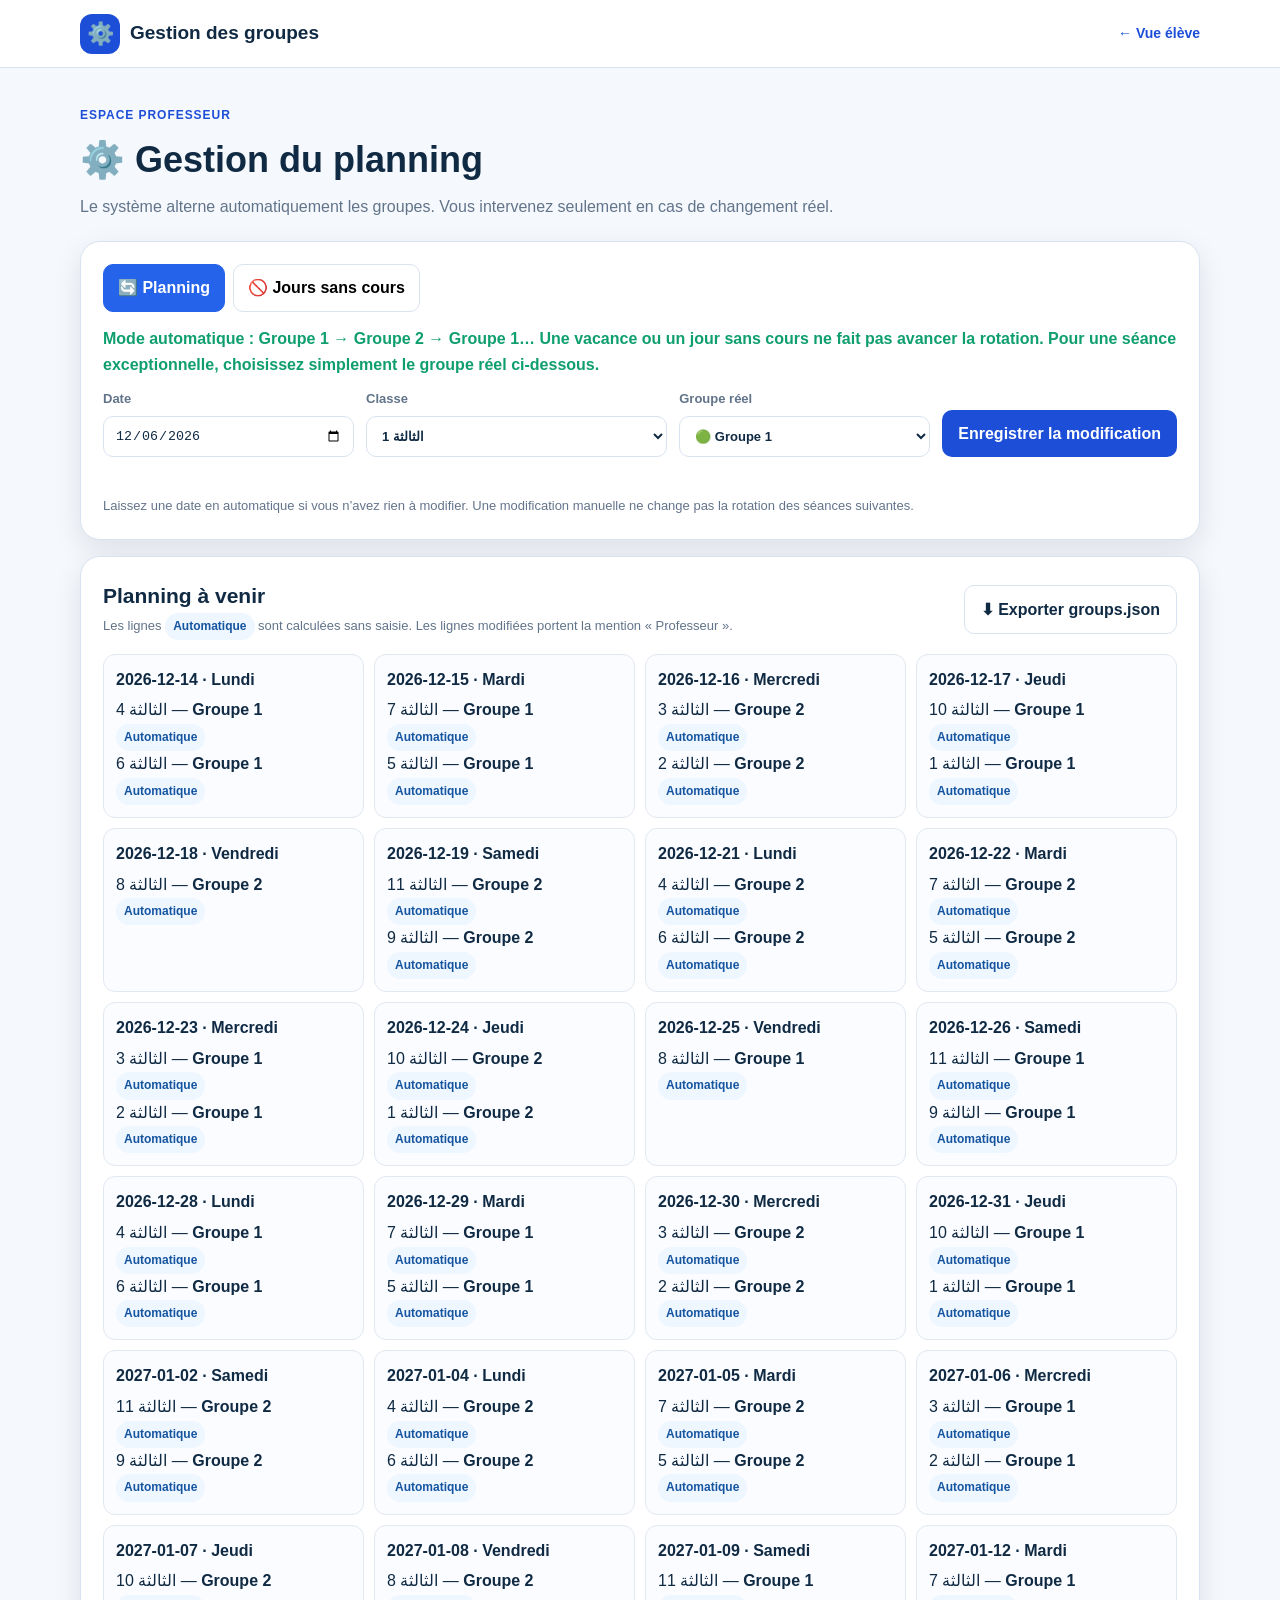
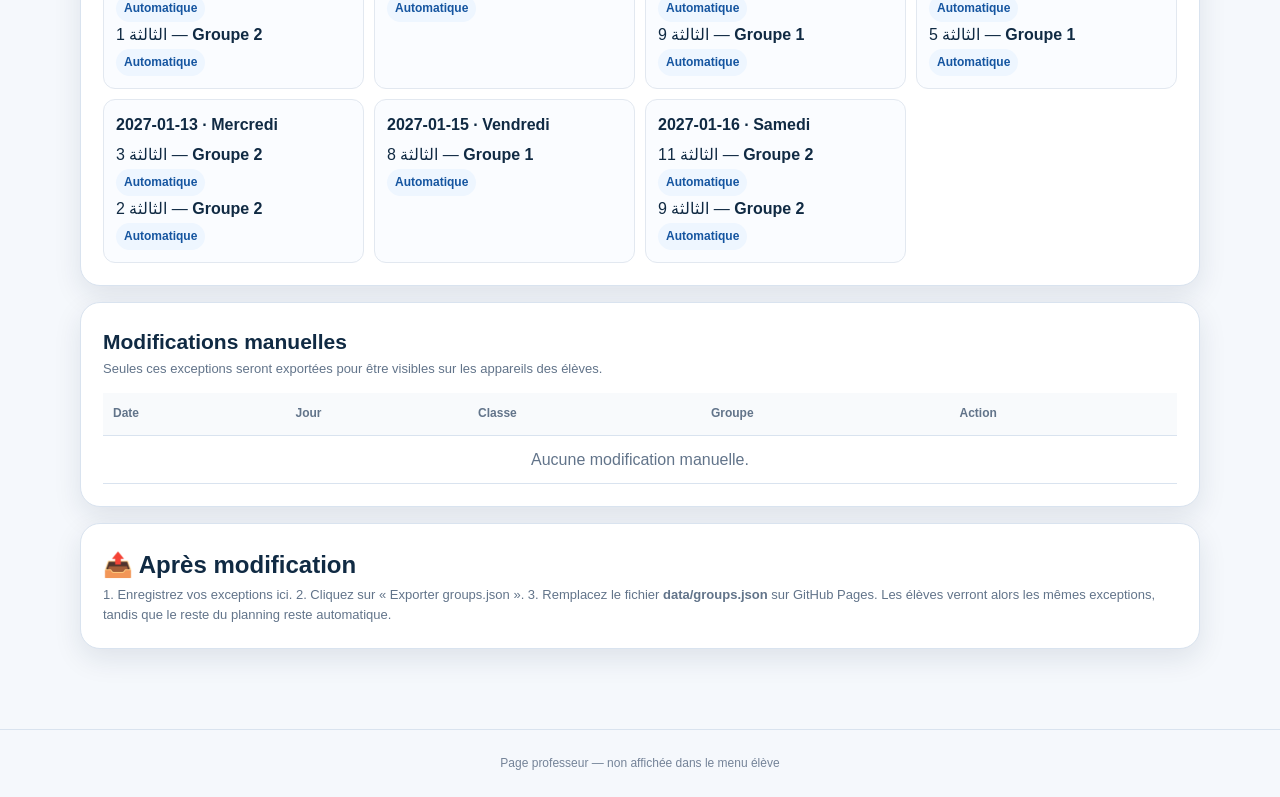
==== commit 093661ff: "Add files via upload" ====
--- a/admin.html
+++ b/admin.html
@@ -1,22 +1,60 @@
-<!DOCTYPE html><html lang="fr"><head><meta charset="UTF-8"><meta name="viewport" content="width=device-width,initial-scale=1.0"><title>Gestion des groupes — Professeur</title><link rel="stylesheet" href="css/style.css"></head><body>
+<!DOCTYPE html>
+<html lang="fr"><head><meta charset="UTF-8"><meta name="viewport" content="width=device-width,initial-scale=1.0"><title>Gestion des groupes — Professeur</title><link rel="stylesheet" href="css/style.css">
+<style>
+.admin-tabs{display:flex;gap:8px;flex-wrap:wrap;margin-bottom:14px}.admin-tab{border:1px solid #dbe3ee;background:#fff;border-radius:10px;padding:10px 14px;cursor:pointer;font-weight:800}.admin-tab.active{background:#2563eb;color:#fff;border-color:#2563eb}.admin-panel[hidden]{display:none}.auto-badge{display:inline-block;padding:4px 8px;border-radius:999px;background:#eef6ff;color:#1555a0;font-weight:800;font-size:12px}.closed-badge{display:inline-block;padding:4px 8px;border-radius:999px;background:#fff1f2;color:#a11a2b;font-weight:800;font-size:12px}.mini-note{font-size:13px;color:#64748b;margin-top:7px}.preview-grid{display:grid;grid-template-columns:repeat(auto-fit,minmax(210px,1fr));gap:10px}.preview-item{border:1px solid #e2e8f0;border-radius:12px;padding:12px;background:#fafcff}.preview-item strong{display:block;margin-bottom:5px}.form-actions{display:flex;gap:8px;flex-wrap:wrap}.table-btn.small{padding:6px 9px;font-size:12px}
+</style></head><body>
 <header class="topbar"><a class="brand" href="index.html"><span class="brand-icon">⚙️</span><span>Gestion des groupes</span></a><a class="back-link" href="groups.html">← Vue élève</a></header>
-<main class="container page"><div class="page-heading"><p class="eyebrow">Espace professeur</p><h1>⚙️ Gestion du planning</h1><p>Choisissez la date, la classe et le groupe réellement convoqué.</p></div>
-<section class="admin-card"><div class="admin-grid"><label>Date<input id="date" type="date"></label><label>Classe<select id="classe"></select></label><label>Groupe<select id="groupe"><option value="1">🟢 Groupe 1</option><option value="2">🔵 Groupe 2</option></select></label><button id="save" class="button primary">Enregistrer</button></div><div id="notice" class="admin-notice"></div></section>
-<section class="admin-card"><div class="admin-head"><div><h2>Planning enregistré</h2><p>Vous pouvez modifier ou supprimer chaque séance.</p></div><button id="export" class="button secondary">⬇ Exporter groups.json</button></div><div class="table-wrap"><table><thead><tr><th>Date</th><th>Jour</th><th>Classe</th><th>Groupe</th><th>Action</th></tr></thead><tbody id="rows"></tbody></table></div></section>
-<section class="admin-card help"><h2>🏖️ Vacances et reports</h2><p>Une semaine sans cours ne fait pas avancer automatiquement le groupe. Pour la prochaine séance réelle, choisissez simplement le groupe convoqué et enregistrez-le.</p></section>
+<main class="container page">
+<div class="page-heading"><p class="eyebrow">Espace professeur</p><h1>⚙️ Gestion du planning</h1><p>Le système alterne automatiquement les groupes. Vous intervenez seulement en cas de changement réel.</p></div>
+<section class="admin-card">
+  <div class="admin-tabs"><button class="admin-tab active" data-tab="planning">🔄 Planning</button><button class="admin-tab" data-tab="closed">🚫 Jours sans cours</button></div>
+  <div id="planning" class="admin-panel">
+    <div class="admin-notice"><strong>Mode automatique :</strong> Groupe 1 → Groupe 2 → Groupe 1… Une vacance ou un jour sans cours ne fait pas avancer la rotation. Pour une séance exceptionnelle, choisissez simplement le groupe réel ci-dessous.</div>
+    <div class="admin-grid" style="margin-top:12px">
+      <label>Date<input id="date" type="date"></label><label>Classe<select id="classe"></select></label><label>Groupe réel<select id="groupe"><option value="1">🟢 Groupe 1</option><option value="2">🔵 Groupe 2</option></select></label><button id="save" class="button primary">Enregistrer la modification</button>
+    </div><div id="notice" class="admin-notice"></div>
+    <p class="mini-note">Laissez une date en automatique si vous n’avez rien à modifier. Une modification manuelle ne change pas la rotation des séances suivantes.</p>
+  </div>
+  <div id="closed" class="admin-panel" hidden>
+    <div class="admin-notice"><strong>Exception :</strong> utilisez cette partie seulement lorsqu’une journée normalement prévue n’a réellement pas de cours pour vos classes (réunion, fermeture, report…).</div>
+    <div class="admin-grid" style="margin-top:12px"><label>Date sans cours<input id="closedDate" type="date"></label><label>Motif<input id="closedReason" type="text" placeholder="Ex. Réunion / report"></label><button id="addClosed" class="button primary">Ajouter</button></div>
+    <div class="table-wrap" style="margin-top:14px"><table><thead><tr><th>Date</th><th>Motif</th><th>Action</th></tr></thead><tbody id="closedRows"></tbody></table></div>
+  </div>
+</section>
+<section class="admin-card"><div class="admin-head"><div><h2>Planning à venir</h2><p>Les lignes <span class="auto-badge">Automatique</span> sont calculées sans saisie. Les lignes modifiées portent la mention « Professeur ».</p></div><div class="form-actions"><button id="export" class="button secondary">⬇ Exporter groups.json</button></div></div><div id="preview" class="preview-grid"></div></section>
+<section class="admin-card"><div class="admin-head"><div><h2>Modifications manuelles</h2><p>Seules ces exceptions seront exportées pour être visibles sur les appareils des élèves.</p></div></div><div class="table-wrap"><table><thead><tr><th>Date</th><th>Jour</th><th>Classe</th><th>Groupe</th><th>Action</th></tr></thead><tbody id="rows"></tbody></table></div></section>
+<section class="admin-card help"><h2>📤 Après modification</h2><p>1. Enregistrez vos exceptions ici. 2. Cliquez sur « Exporter groups.json ». 3. Remplacez le fichier <strong>data/groups.json</strong> sur GitHub Pages. Les élèves verront alors les mêmes exceptions, tandis que le reste du planning reste automatique.</p></section>
 </main><footer class="footer">Page professeur — non affichée dans le menu élève</footer>
 <script>
 const classes=['الثالثة 1','الثالثة 2','الثالثة 3','الثالثة 4','الثالثة 5','الثالثة 6','الثالثة 7','الثالثة 8','الثالثة 9','الثالثة 10','الثالثة 11'];
+const weekly={1:['الثالثة 4','الثالثة 6'],2:['الثالثة 7','الثالثة 5'],3:['الثالثة 3','الثالثة 2'],4:['الثالثة 10','الثالثة 1'],5:['الثالثة 8'],6:['الثالثة 11','الثالثة 9']};
 const dayNames=['Dimanche','Lundi','Mardi','Mercredi','Jeudi','Vendredi','Samedi'];
-const initial=[
-['2026-09-22','الثالثة 4',1],['2026-09-22','الثالثة 6',1],
-['2026-09-23','الثالثة 7',1],['2026-09-23','الثالثة 5',1],
-['2026-09-24','الثالثة 3',1],['2026-09-24','الثالثة 2',1]
-];
-let data=JSON.parse(localStorage.getItem('groupsData')||'null')||initial.map(x=>({date:x[0],classe:x[1],groupe:x[2]}));
-const $=id=>document.getElementById(id); classes.forEach(c=>$('classe').add(new Option(c,c))); $('date').value=new Date().toISOString().slice(0,10);
-function render(){data.sort((a,b)=>a.date.localeCompare(b.date)||a.classe.localeCompare(b.classe));$('rows').innerHTML=data.map((r,i)=>`<tr><td>${r.date}</td><td>${dayNames[new Date(r.date+'T12:00:00').getDay()]}</td><td dir="rtl">${r.classe}</td><td><span class="group-pill g${r.groupe}">${r.groupe==1?'🟢 Groupe 1':'🔵 Groupe 2'}</span></td><td><button class="table-btn" onclick="editRow(${i})">Modifier</button><button class="table-btn danger" onclick="deleteRow(${i})">Supprimer</button></td></tr>`).join('')||'<tr><td colspan="5" class="empty">Aucune séance enregistrée.</td></tr>';localStorage.setItem('groupsData',JSON.stringify(data));}
-$('save').onclick=()=>{const r={date:$('date').value,classe:$('classe').value,groupe:+$('groupe').value};if(!r.date){$('notice').textContent='Choisissez une date.';return}const i=data.findIndex(x=>x.date===r.date&&x.classe===r.classe);if(i>=0)data[i]=r;else data.push(r);render();$('notice').textContent='✓ Séance enregistrée.';};
-window.editRow=i=>{const r=data[i];$('date').value=r.date;$('classe').value=r.classe;$('groupe').value=r.groupe;window.scrollTo({top:0,behavior:'smooth'});};window.deleteRow=i=>{if(confirm('Supprimer cette séance ?')){data.splice(i,1);render();}};
-$('export').onclick=()=>{const blob=new Blob([JSON.stringify(data,null,2)],{type:'application/json'}),a=document.createElement('a');a.href=URL.createObjectURL(blob);a.download='groups.json';a.click();URL.revokeObjectURL(a.href);};render();
+const START='2026-09-21';
+const ranges=[['2026-10-18','2026-10-25'],['2026-12-06','2026-12-13'],['2027-01-24','2027-01-31'],['2027-03-21','2027-03-28'],['2027-05-09','2027-05-16']];
+const fixed=['2026-10-31','2026-11-06','2026-11-18','2027-01-01','2027-01-11','2027-01-14','2027-05-01'];
+const $=id=>document.getElementById(id), iso=d=>{const x=new Date(d);x.setHours(12,0,0,0);return `${x.getFullYear()}-${String(x.getMonth()+1).padStart(2,'0')}-${String(x.getDate()).padStart(2,'0')}`}, dt=s=>new Date(s+'T12:00:00');
+const baseHoliday=d=>fixed.includes(d)||ranges.some(([a,b])=>d>=a&&d<=b);
+let payload=JSON.parse(localStorage.getItem('groupsPayload')||'null')||{overrides:[],closedDates:[]};
+if(Array.isArray(JSON.parse(localStorage.getItem('groupsData')||'null')) && !payload.overrides.length) payload.overrides=JSON.parse(localStorage.getItem('groupsData'));
+function isClosed(d){return baseHoliday(d)||payload.closedDates.some(x=>x.date===d)}
+function autoGroup(classe,date){let count=0;for(let d=dt(START);d<=dt(date);d.setDate(d.getDate()+1)){const s=iso(d),dow=d.getDay();if(dow===0||s>date||isClosed(s)||!(weekly[dow]||[]).includes(classe))continue;count++;}return count%2?1:2}
+function session(date,classe){const dow=dt(date).getDay();if(dow===0||!(weekly[dow]||[]).includes(classe)||date<START||isClosed(date))return null;const ov=payload.overrides.find(x=>x.date===date&&x.classe===classe);return {date,classe,groupe:ov?+ov.groupe:autoGroup(classe,date),manual:!!ov};}
+classes.forEach(c=>$('classe').add(new Option(c,c))); $('date').value=iso(new Date()); $('closedDate').value=iso(new Date());
+function render(){
+ payload.overrides.sort((a,b)=>a.date.localeCompare(b.date)||a.classe.localeCompare(b.classe));
+ $('rows').innerHTML=payload.overrides.map((r,i)=>`<tr><td>${r.date}</td><td>${dayNames[dt(r.date).getDay()]}</td><td dir="rtl">${r.classe}</td><td><span class="group-pill g${r.groupe}">${r.groupe==1?'🟢 Groupe 1':'🔵 Groupe 2'}</span></td><td><button class="table-btn" onclick="editRow(${i})">Modifier</button><button class="table-btn danger" onclick="deleteRow(${i})">Supprimer</button></td></tr>`).join('')||'<tr><td colspan="5" class="empty">Aucune modification manuelle.</td></tr>';
+ $('closedRows').innerHTML=payload.closedDates.sort((a,b)=>a.date.localeCompare(b.date)).map((r,i)=>`<tr><td>${r.date}</td><td>${r.reason||'Jour sans cours'}</td><td><button class="table-btn danger" onclick="deleteClosed(${i})">Supprimer</button></td></tr>`).join('')||'<tr><td colspan="3" class="empty">Aucun jour ajouté.</td></tr>';
+ const start=new Date();start.setHours(12,0,0,0);const end=new Date(start);end.setDate(end.getDate()+42);const all=[];for(let d=new Date(start);d<=end;d.setDate(d.getDate()+1)){const s=iso(d);(weekly[d.getDay()]||[]).forEach(c=>{const r=session(s,c);if(r)all.push(r)})}
+ const groups={};all.forEach(r=>(groups[r.date]||=[]).push(r));
+ $('preview').innerHTML=Object.entries(groups).slice(0,28).map(([date,rs])=>`<div class="preview-item"><strong>${date} · ${dayNames[dt(date).getDay()]}</strong>${rs.map(r=>`<div>${r.classe} — <b>Groupe ${r.groupe}</b> ${r.manual?'<span class="auto-badge">Professeur</span>':'<span class="auto-badge">Automatique</span>'}</div>`).join('')}</div>`).join('')||'<div class="empty">Aucune séance à venir.</div>';
+ localStorage.setItem('groupsPayload',JSON.stringify(payload));localStorage.setItem('groupsData',JSON.stringify(payload.overrides));
+}
+$('save').onclick=()=>{const r={date:$('date').value,classe:$('classe').value,groupe:+$('groupe').value};if(!r.date){$('notice').textContent='Choisissez une date.';return}if(isClosed(r.date)){ $('notice').textContent='Cette date est marquée sans cours. Supprimez d’abord cette exception si une séance a finalement lieu.';return }const i=payload.overrides.findIndex(x=>x.date===r.date&&x.classe===r.classe);if(i>=0)payload.overrides[i]=r;else payload.overrides.push(r);render();$('notice').textContent='✓ Modification enregistrée.';};
+$('addClosed').onclick=()=>{const date=$('closedDate').value,reason=$('closedReason').value.trim();if(!date)return;const i=payload.closedDates.findIndex(x=>x.date===date);if(i>=0)payload.closedDates[i]={date,reason};else payload.closedDates.push({date,reason});payload.overrides=payload.overrides.filter(x=>x.date!==date);render();$('closedReason').value='';};
+window.editRow=i=>{const r=payload.overrides[i];$('date').value=r.date;$('classe').value=r.classe;$('groupe').value=r.groupe;document.querySelector('[data-tab="planning"]').click();window.scrollTo({top:0,behavior:'smooth'});};
+window.deleteRow=i=>{if(confirm('Supprimer cette modification ?')){payload.overrides.splice(i,1);render();}};
+window.deleteClosed=i=>{if(confirm('Supprimer ce jour sans cours ?')){payload.closedDates.splice(i,1);render();}};
+$('export').onclick=()=>{const blob=new Blob([JSON.stringify(payload,null,2)],{type:'application/json'}),a=document.createElement('a');a.href=URL.createObjectURL(blob);a.download='groups.json';a.click();setTimeout(()=>URL.revokeObjectURL(a.href),500);};
+document.querySelectorAll('.admin-tab').forEach(btn=>btn.onclick=()=>{document.querySelectorAll('.admin-tab').forEach(x=>x.classList.remove('active'));document.querySelectorAll('.admin-panel').forEach(x=>x.hidden=true);btn.classList.add('active');$(btn.dataset.tab).hidden=false;});
+render();
 </script></body></html>
--- a/css/style.css
+++ b/css/style.css
@@ -23,3 +23,4 @@
 @media(max-width:800px){.component-viewer{padding:6px}.component-viewer img{max-height:360px}.component-strip{grid-template-columns:repeat(3,minmax(0,1fr));gap:8px}.component-tile img{height:105px}}
 @media(max-width:480px){.component-strip{grid-template-columns:repeat(2,minmax(0,1fr))}.component-tile img{height:115px}}
 .admin-card{background:#fff;border:1px solid var(--line);border-radius:20px;padding:22px;box-shadow:var(--shadow);margin-bottom:16px}.admin-grid{display:grid;grid-template-columns:1fr 1.2fr 1fr auto;gap:12px;align-items:end}.admin-grid label{font-size:13px;font-weight:800;color:var(--muted)}.admin-grid input,.admin-grid select{display:block;width:100%;margin-top:6px;border:1px solid var(--line);border-radius:10px;padding:11px;background:#fff;color:var(--ink)}.admin-notice{min-height:22px;margin-top:10px;color:var(--green);font-weight:800}.admin-head{display:flex;justify-content:space-between;align-items:center;gap:12px;margin-bottom:14px}.admin-head h2{font-size:21px}.admin-head p,.help p{color:var(--muted);font-size:13px}.table-wrap{overflow:auto}table{width:100%;border-collapse:collapse;min-width:650px}th,td{padding:11px 10px;border-bottom:1px solid var(--line);text-align:left}th{font-size:12px;color:var(--muted);background:#f8fafc}.group-pill{display:inline-block;border-radius:999px;padding:5px 10px;font-weight:800;font-size:12px}.g1{background:#d9f7e8;color:#08764a}.g2{background:#e6efff;color:#174ea6}.table-btn{border:1px solid var(--line);background:#fff;border-radius:8px;padding:6px 9px;margin-right:5px;cursor:pointer;font-weight:700}.table-btn.danger{color:#b42318}.empty{text-align:center;color:var(--muted)}@media(max-width:800px){.admin-grid{grid-template-columns:1fr}.admin-head{align-items:flex-start;flex-direction:column}}
+.question-feedback{margin-top:12px;padding:11px 13px;border-radius:10px;font-size:14px;line-height:1.5}.question-feedback.is-correct{background:#ecfdf3;color:#166534;border:1px solid #bbf7d0}.question-feedback.is-wrong{background:#fff1f2;color:#9f1239;border:1px solid #fecdd3}.component-tile.selected{border-color:#2563eb;box-shadow:0 0 0 3px rgba(37,99,235,.12);transform:translateY(-2px)}.component-tile .tile-number{display:flex}
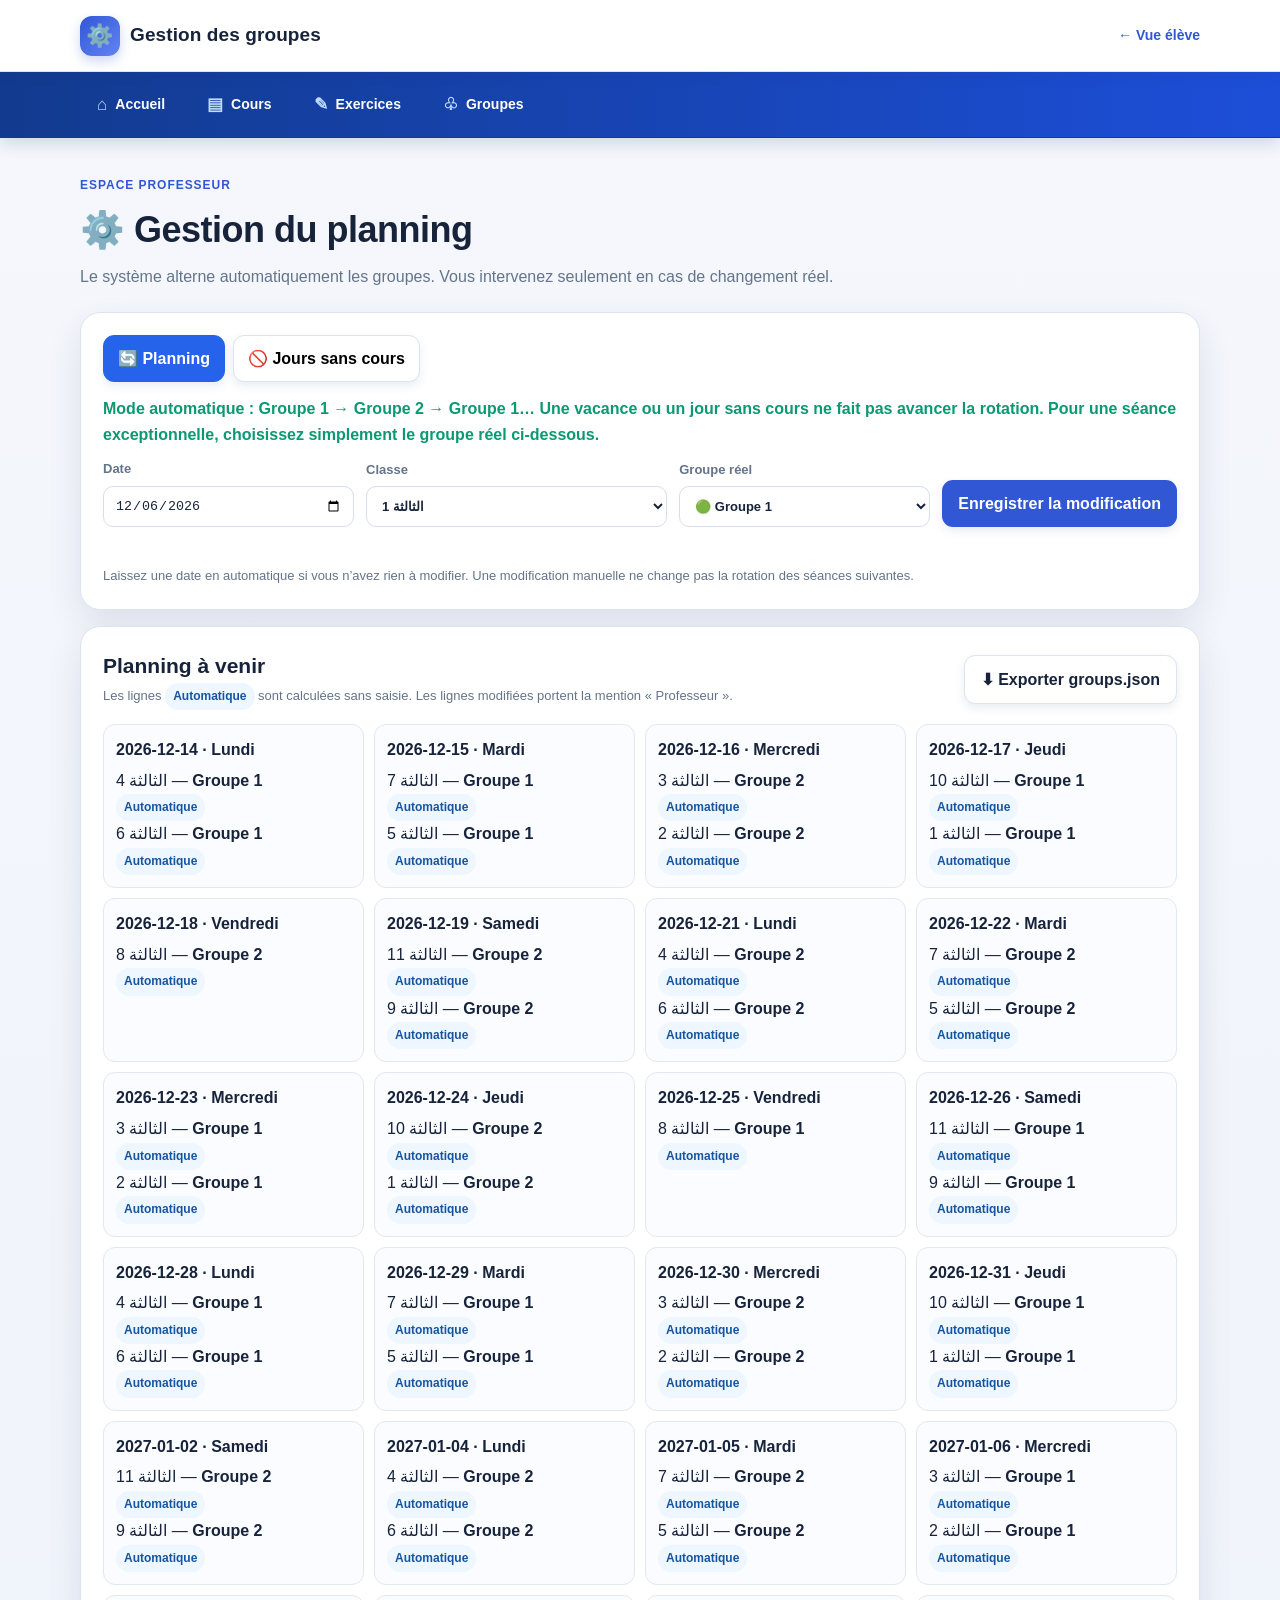
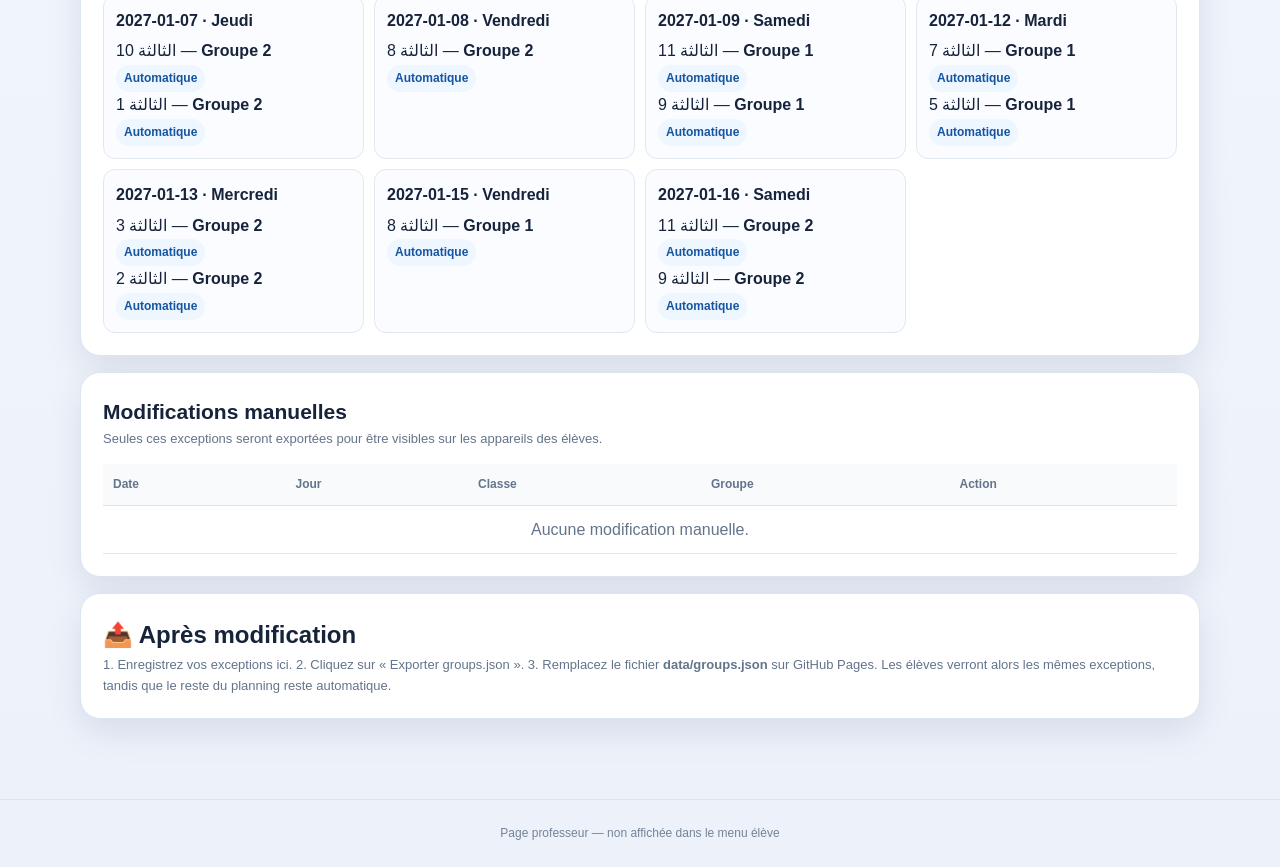
==== commit cb09990c: "Add files via upload" ====
--- a/admin.html
+++ b/admin.html
@@ -4,6 +4,15 @@
 .admin-tabs{display:flex;gap:8px;flex-wrap:wrap;margin-bottom:14px}.admin-tab{border:1px solid #dbe3ee;background:#fff;border-radius:10px;padding:10px 14px;cursor:pointer;font-weight:800}.admin-tab.active{background:#2563eb;color:#fff;border-color:#2563eb}.admin-panel[hidden]{display:none}.auto-badge{display:inline-block;padding:4px 8px;border-radius:999px;background:#eef6ff;color:#1555a0;font-weight:800;font-size:12px}.closed-badge{display:inline-block;padding:4px 8px;border-radius:999px;background:#fff1f2;color:#a11a2b;font-weight:800;font-size:12px}.mini-note{font-size:13px;color:#64748b;margin-top:7px}.preview-grid{display:grid;grid-template-columns:repeat(auto-fit,minmax(210px,1fr));gap:10px}.preview-item{border:1px solid #e2e8f0;border-radius:12px;padding:12px;background:#fafcff}.preview-item strong{display:block;margin-bottom:5px}.form-actions{display:flex;gap:8px;flex-wrap:wrap}.table-btn.small{padding:6px 9px;font-size:12px}
 </style></head><body>
 <header class="topbar"><a class="brand" href="index.html"><span class="brand-icon">⚙️</span><span>Gestion des groupes</span></a><a class="back-link" href="groups.html">← Vue élève</a></header>
+<nav class="site-nav" aria-label="Navigation principale">
+  <div class="nav-inner">
+    <a href="index.html"><span aria-hidden="true">⌂</span> Accueil</a>
+    <a href="lessons.html"><span aria-hidden="true">▤</span> Cours</a>
+    <a href="exercises.html"><span aria-hidden="true">✎</span> Exercices</a>
+    <a href="groups.html"><span aria-hidden="true">♧</span> Groupes</a>
+  </div>
+</nav>
+
 <main class="container page">
 <div class="page-heading"><p class="eyebrow">Espace professeur</p><h1>⚙️ Gestion du planning</h1><p>Le système alterne automatiquement les groupes. Vous intervenez seulement en cas de changement réel.</p></div>
 <section class="admin-card">
--- a/css/style.css
+++ b/css/style.css
@@ -24,3 +24,37 @@
 @media(max-width:480px){.component-strip{grid-template-columns:repeat(2,minmax(0,1fr))}.component-tile img{height:115px}}
 .admin-card{background:#fff;border:1px solid var(--line);border-radius:20px;padding:22px;box-shadow:var(--shadow);margin-bottom:16px}.admin-grid{display:grid;grid-template-columns:1fr 1.2fr 1fr auto;gap:12px;align-items:end}.admin-grid label{font-size:13px;font-weight:800;color:var(--muted)}.admin-grid input,.admin-grid select{display:block;width:100%;margin-top:6px;border:1px solid var(--line);border-radius:10px;padding:11px;background:#fff;color:var(--ink)}.admin-notice{min-height:22px;margin-top:10px;color:var(--green);font-weight:800}.admin-head{display:flex;justify-content:space-between;align-items:center;gap:12px;margin-bottom:14px}.admin-head h2{font-size:21px}.admin-head p,.help p{color:var(--muted);font-size:13px}.table-wrap{overflow:auto}table{width:100%;border-collapse:collapse;min-width:650px}th,td{padding:11px 10px;border-bottom:1px solid var(--line);text-align:left}th{font-size:12px;color:var(--muted);background:#f8fafc}.group-pill{display:inline-block;border-radius:999px;padding:5px 10px;font-weight:800;font-size:12px}.g1{background:#d9f7e8;color:#08764a}.g2{background:#e6efff;color:#174ea6}.table-btn{border:1px solid var(--line);background:#fff;border-radius:8px;padding:6px 9px;margin-right:5px;cursor:pointer;font-weight:700}.table-btn.danger{color:#b42318}.empty{text-align:center;color:var(--muted)}@media(max-width:800px){.admin-grid{grid-template-columns:1fr}.admin-head{align-items:flex-start;flex-direction:column}}
 .question-feedback{margin-top:12px;padding:11px 13px;border-radius:10px;font-size:14px;line-height:1.5}.question-feedback.is-correct{background:#ecfdf3;color:#166534;border:1px solid #bbf7d0}.question-feedback.is-wrong{background:#fff1f2;color:#9f1239;border:1px solid #fecdd3}.component-tile.selected{border-color:#2563eb;box-shadow:0 0 0 3px rgba(37,99,235,.12);transform:translateY(-2px)}.component-tile .tile-number{display:flex}
+
+/* Modernisation visuelle et navigation commune */
+:root{--navy:#14213d;--blue:#3157d5;--blue2:#456cf0;--royal:#243b80;--sky:#eef3ff;--ink:#17233b;--muted:#64748b;--line:#dce4f0;--green:#0b9872;--gold:#e9a323;--shadow:0 14px 34px rgba(23,42,84,.10)}
+body{background:linear-gradient(180deg,#f5f7fc 0%,#edf2fa 100%);color:var(--ink)}
+.topbar{height:72px;background:rgba(255,255,255,.96);backdrop-filter:blur(12px);box-shadow:0 3px 16px rgba(24,43,80,.05)}
+.brand{letter-spacing:.1px}.brand-icon{background:linear-gradient(135deg,#3157d5,#6384f5);box-shadow:0 5px 12px rgba(49,87,213,.24)}
+.site-nav{position:sticky;top:68px;z-index:19;background:linear-gradient(90deg,#123b8f,#1d4ed8);border-bottom:1px solid #123b8f;box-shadow:0 5px 16px rgba(23,42,84,.16)}
+.nav-inner{width:min(1120px,calc(100% - 32px));margin:auto;display:flex;align-items:center;gap:8px;padding:9px 0;overflow-x:auto;scrollbar-width:thin}
+.nav-inner a{display:inline-flex;align-items:center;justify-content:center;gap:8px;white-space:nowrap;padding:9px 16px;border-radius:12px;color:#fff;font-weight:800;font-size:14px;border:1px solid transparent;transition:background .18s,color .18s,transform .18s}
+.nav-inner a span{font-size:17px;color:#bfdbfe}
+.nav-inner a:hover,.nav-inner a:focus-visible,.nav-inner a[aria-current="page"]{background:#fff;color:#123b8f;border-color:#d9e3ff;transform:translateY(-1px);outline:none}.nav-inner a:hover span,.nav-inner a:focus-visible span,.nav-inner a[aria-current="page"] span{color:#1d4ed8}
+button,.btn,.back-link,.action-card,.admin-tab{transition:all .18s ease}
+button,.btn{border-radius:11px!important;font-weight:800!important;box-shadow:0 4px 10px rgba(32,64,130,.10)}
+button:hover,.btn:hover{filter:brightness(1.04);transform:translateY(-1px)}
+button:focus-visible,a:focus-visible,select:focus-visible{outline:3px solid #f2bd4b;outline-offset:3px}
+.action-card,.card,.lesson-card,.group-card{border-radius:20px;box-shadow:0 8px 24px rgba(23,42,84,.07);border:1px solid #e4eaf4}
+.action-card:hover,.lesson-card:hover{transform:translateY(-3px);box-shadow:0 15px 30px rgba(23,42,84,.12)}
+.hero{background:linear-gradient(125deg,#172b52 0%,#29458f 58%,#4269d8 100%);box-shadow:0 16px 34px rgba(28,55,119,.18)}
+.page-heading h1,.lesson-header h1{letter-spacing:-.5px}
+input,select,textarea{border-radius:10px!important;border-color:#d5deec!important}
+@media(max-width:600px){.topbar{height:64px;padding-left:16px;padding-right:16px}.site-nav{top:64px}.nav-inner{width:calc(100% - 20px);gap:5px}.nav-inner a{padding:8px 11px;font-size:13px}.home,.page,.groups-page{padding-top:24px}}
+
+/* Présentation du cours en pages-image */
+.lesson-images-only{padding:clamp(16px,3vw,30px)}
+.lesson-image-intro{margin-bottom:18px}
+.lesson-image-intro h2{margin-bottom:5px}
+.lesson-image-intro p{color:var(--muted);margin:0}
+.lesson-pages{display:grid;grid-template-columns:1fr;gap:22px;max-width:900px;margin:0 auto}
+.lesson-page-image{display:block;position:relative;padding:14px;background:#f5f8fc;border:1px solid var(--line);border-radius:16px;box-shadow:0 5px 18px rgba(30,55,90,.08);transition:transform .18s ease,box-shadow .18s ease}
+.lesson-page-image:hover{transform:translateY(-2px);box-shadow:0 10px 24px rgba(30,55,90,.14)}
+.lesson-page-image img{display:block;width:100%;height:auto;border-radius:8px;background:#fff}
+.lesson-page-image .page-label{display:inline-block;margin:0 0 9px;padding:4px 10px;border-radius:20px;background:var(--blue);color:#fff;font-size:13px;font-weight:800}
+.lesson-page-image .zoom-hint{display:block;text-align:center;margin-top:8px;color:var(--blue);font-size:13px;font-weight:800}
+@media(min-width:900px){.lesson-pages{gap:26px}.lesson-page-image{padding:18px}}
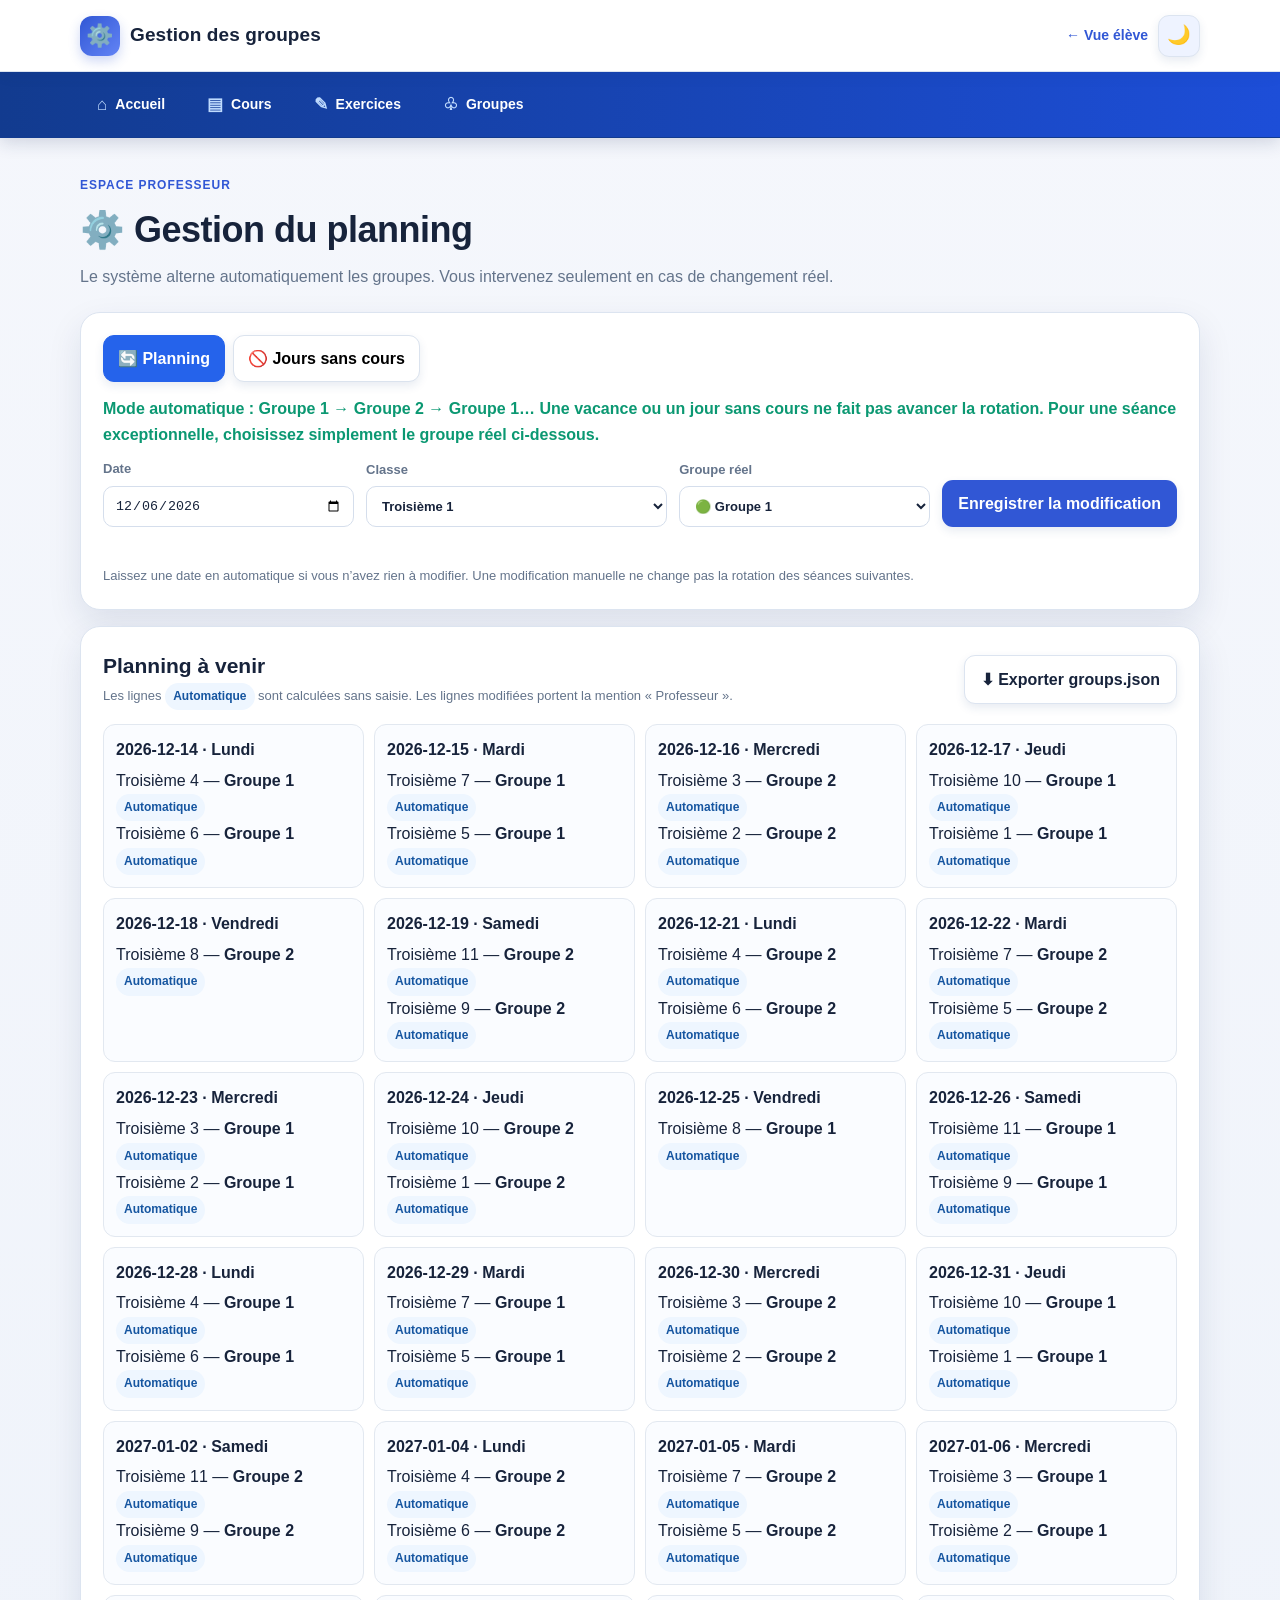
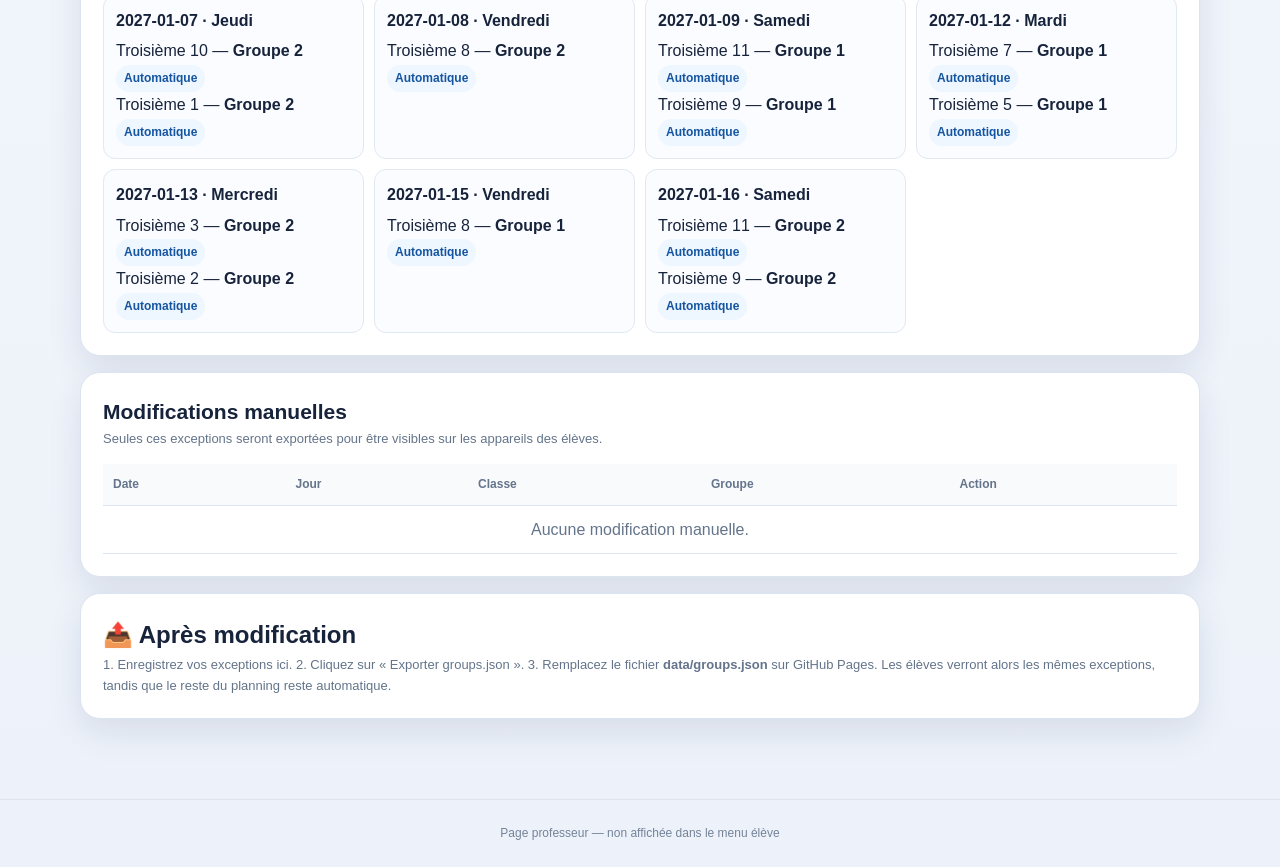
==== commit 8c519294: "Add files via upload" ====
--- a/admin.html
+++ b/admin.html
@@ -1,9 +1,14 @@
 <!DOCTYPE html>
-<html lang="fr"><head><meta charset="UTF-8"><meta name="viewport" content="width=device-width,initial-scale=1.0"><title>Gestion des groupes — Professeur</title><link rel="stylesheet" href="css/style.css">
-<style>
-.admin-tabs{display:flex;gap:8px;flex-wrap:wrap;margin-bottom:14px}.admin-tab{border:1px solid #dbe3ee;background:#fff;border-radius:10px;padding:10px 14px;cursor:pointer;font-weight:800}.admin-tab.active{background:#2563eb;color:#fff;border-color:#2563eb}.admin-panel[hidden]{display:none}.auto-badge{display:inline-block;padding:4px 8px;border-radius:999px;background:#eef6ff;color:#1555a0;font-weight:800;font-size:12px}.closed-badge{display:inline-block;padding:4px 8px;border-radius:999px;background:#fff1f2;color:#a11a2b;font-weight:800;font-size:12px}.mini-note{font-size:13px;color:#64748b;margin-top:7px}.preview-grid{display:grid;grid-template-columns:repeat(auto-fit,minmax(210px,1fr));gap:10px}.preview-item{border:1px solid #e2e8f0;border-radius:12px;padding:12px;background:#fafcff}.preview-item strong{display:block;margin-bottom:5px}.form-actions{display:flex;gap:8px;flex-wrap:wrap}.table-btn.small{padding:6px 9px;font-size:12px}
-</style></head><body>
-<header class="topbar"><a class="brand" href="index.html"><span class="brand-icon">⚙️</span><span>Gestion des groupes</span></a><a class="back-link" href="groups.html">← Vue élève</a></header>
+<html lang="fr"><head><meta charset="UTF-8"><meta name="viewport" content="width=device-width,initial-scale=1.0">
+  <meta name="theme-color" content="#14213d">
+  <link rel="icon" href="data:image/svg+xml,<svg xmlns=%27http://www.w3.org/2000/svg%27 viewBox=%270 0 100 100%27><text y=%27.9em%27 font-size=%2790%27>💻</text></svg>">
+  <meta property="og:title" content="Gestion des groupes — Professeur">
+  <meta property="og:description" content="Espace professeur : gestion du planning et des groupes.">
+  <meta property="og:type" content="website">
+  <meta property="og:locale" content="fr_FR"><title>Gestion des groupes — Professeur</title><link rel="stylesheet" href="css/style.css">
+</head><body>
+<a class="skip-link" href="#contenu">Aller au contenu principal</a>
+<header class="topbar"><a class="brand" href="index.html"><span class="brand-icon">⚙️</span><span>Gestion des groupes</span></a><div class="topbar-actions"><a class="back-link" href="groups.html">← Vue élève</a><button id="themeToggle" class="theme-toggle" type="button" aria-label="Basculer le mode sombre" aria-pressed="false">🌙</button></div></header>
 <nav class="site-nav" aria-label="Navigation principale">
   <div class="nav-inner">
     <a href="index.html"><span aria-hidden="true">⌂</span> Accueil</a>
@@ -13,7 +18,7 @@
   </div>
 </nav>
 
-<main class="container page">
+<main id="contenu" class="container page">
 <div class="page-heading"><p class="eyebrow">Espace professeur</p><h1>⚙️ Gestion du planning</h1><p>Le système alterne automatiquement les groupes. Vous intervenez seulement en cas de changement réel.</p></div>
 <section class="admin-card">
   <div class="admin-tabs"><button class="admin-tab active" data-tab="planning">🔄 Planning</button><button class="admin-tab" data-tab="closed">🚫 Jours sans cours</button></div>
@@ -35,8 +40,8 @@
 <section class="admin-card help"><h2>📤 Après modification</h2><p>1. Enregistrez vos exceptions ici. 2. Cliquez sur « Exporter groups.json ». 3. Remplacez le fichier <strong>data/groups.json</strong> sur GitHub Pages. Les élèves verront alors les mêmes exceptions, tandis que le reste du planning reste automatique.</p></section>
 </main><footer class="footer">Page professeur — non affichée dans le menu élève</footer>
 <script>
-const classes=['الثالثة 1','الثالثة 2','الثالثة 3','الثالثة 4','الثالثة 5','الثالثة 6','الثالثة 7','الثالثة 8','الثالثة 9','الثالثة 10','الثالثة 11'];
-const weekly={1:['الثالثة 4','الثالثة 6'],2:['الثالثة 7','الثالثة 5'],3:['الثالثة 3','الثالثة 2'],4:['الثالثة 10','الثالثة 1'],5:['الثالثة 8'],6:['الثالثة 11','الثالثة 9']};
+const classes=['Troisième 1','Troisième 2','Troisième 3','Troisième 4','Troisième 5','Troisième 6','Troisième 7','Troisième 8','Troisième 9','Troisième 10','Troisième 11'];
+const weekly={1:['Troisième 4','Troisième 6'],2:['Troisième 7','Troisième 5'],3:['Troisième 3','Troisième 2'],4:['Troisième 10','Troisième 1'],5:['Troisième 8'],6:['Troisième 11','Troisième 9']};
 const dayNames=['Dimanche','Lundi','Mardi','Mercredi','Jeudi','Vendredi','Samedi'];
 const START='2026-09-21';
 const ranges=[['2026-10-18','2026-10-25'],['2026-12-06','2026-12-13'],['2027-01-24','2027-01-31'],['2027-03-21','2027-03-28'],['2027-05-09','2027-05-16']];
@@ -51,7 +56,7 @@
 classes.forEach(c=>$('classe').add(new Option(c,c))); $('date').value=iso(new Date()); $('closedDate').value=iso(new Date());
 function render(){
  payload.overrides.sort((a,b)=>a.date.localeCompare(b.date)||a.classe.localeCompare(b.classe));
- $('rows').innerHTML=payload.overrides.map((r,i)=>`<tr><td>${r.date}</td><td>${dayNames[dt(r.date).getDay()]}</td><td dir="rtl">${r.classe}</td><td><span class="group-pill g${r.groupe}">${r.groupe==1?'🟢 Groupe 1':'🔵 Groupe 2'}</span></td><td><button class="table-btn" onclick="editRow(${i})">Modifier</button><button class="table-btn danger" onclick="deleteRow(${i})">Supprimer</button></td></tr>`).join('')||'<tr><td colspan="5" class="empty">Aucune modification manuelle.</td></tr>';
+ $('rows').innerHTML=payload.overrides.map((r,i)=>`<tr><td>${r.date}</td><td>${dayNames[dt(r.date).getDay()]}</td><td >${r.classe}</td><td><span class="group-pill g${r.groupe}">${r.groupe==1?'🟢 Groupe 1':'🔵 Groupe 2'}</span></td><td><button class="table-btn" onclick="editRow(${i})">Modifier</button><button class="table-btn danger" onclick="deleteRow(${i})">Supprimer</button></td></tr>`).join('')||'<tr><td colspan="5" class="empty">Aucune modification manuelle.</td></tr>';
  $('closedRows').innerHTML=payload.closedDates.sort((a,b)=>a.date.localeCompare(b.date)).map((r,i)=>`<tr><td>${r.date}</td><td>${r.reason||'Jour sans cours'}</td><td><button class="table-btn danger" onclick="deleteClosed(${i})">Supprimer</button></td></tr>`).join('')||'<tr><td colspan="3" class="empty">Aucun jour ajouté.</td></tr>';
  const start=new Date();start.setHours(12,0,0,0);const end=new Date(start);end.setDate(end.getDate()+42);const all=[];for(let d=new Date(start);d<=end;d.setDate(d.getDate()+1)){const s=iso(d);(weekly[d.getDay()]||[]).forEach(c=>{const r=session(s,c);if(r)all.push(r)})}
  const groups={};all.forEach(r=>(groups[r.date]||=[]).push(r));
@@ -66,4 +71,5 @@
 $('export').onclick=()=>{const blob=new Blob([JSON.stringify(payload,null,2)],{type:'application/json'}),a=document.createElement('a');a.href=URL.createObjectURL(blob);a.download='groups.json';a.click();setTimeout(()=>URL.revokeObjectURL(a.href),500);};
 document.querySelectorAll('.admin-tab').forEach(btn=>btn.onclick=()=>{document.querySelectorAll('.admin-tab').forEach(x=>x.classList.remove('active'));document.querySelectorAll('.admin-panel').forEach(x=>x.hidden=true);btn.classList.add('active');$(btn.dataset.tab).hidden=false;});
 render();
-</script></body></html>
+</script><script src="js/enhancements.js" defer></script>
+</body></html>
--- a/css/style.css
+++ b/css/style.css
@@ -58,3 +58,97 @@
 .lesson-page-image .page-label{display:inline-block;margin:0 0 9px;padding:4px 10px;border-radius:20px;background:var(--blue);color:#fff;font-size:13px;font-weight:800}
 .lesson-page-image .zoom-hint{display:block;text-align:center;margin-top:8px;color:var(--blue);font-size:13px;font-weight:800}
 @media(min-width:900px){.lesson-pages{gap:26px}.lesson-page-image{padding:18px}}
+
+/* Styles déplacés depuis exercises.html */
+.exercise-image{width:100%;height:auto;max-width:900px;max-height:none;object-fit:contain;display:block;margin:14px auto 18px;border-radius:16px;border:1px solid #dbe3ee;background:#fff}
+    .component-viewer{max-width:980px;margin:14px auto 10px;border:1px solid #dbe3ee;border-radius:18px;background:#fff;padding:10px;box-shadow:0 8px 22px rgba(31,73,125,.08)}
+    .component-viewer img{width:100%;display:block;border-radius:12px}
+    .component-strip{display:grid;grid-template-columns:repeat(6,1fr);gap:8px;max-width:980px;margin:10px auto 12px}
+    .component-tile{border:2px solid #e3e9f2;border-radius:14px;background:#f8fafc;padding:5px;cursor:pointer;transition:.18s;box-shadow:0 3px 10px rgba(31,73,125,.05)}
+    .component-tile:hover,.component-tile:focus{transform:translateY(-2px);border-color:#2563eb;outline:none}
+    .component-tile img{width:100%;height:88px;object-fit:contain;object-position:center;border-radius:9px;display:block;background:#fff}
+    .component-name{min-height:42px;display:flex;align-items:center;justify-content:center;text-align:center;margin:8px auto 2px;max-width:760px;padding:9px 14px;border-radius:12px;background:#eef6ff;color:#123b78;font-weight:800}
+    .image-note{font-size:13px;color:#5b677a;text-align:center;margin:4px 0 8px}
+    @media(max-width:760px){.component-strip{grid-template-columns:repeat(3,1fr)}.component-tile img{height:72px}}
+    .choice-grid{display:grid;grid-template-columns:repeat(auto-fit,minmax(190px,1fr));gap:8px}
+    .choice-grid label{background:#f7f9fc;border:1px solid #e3e9f2;border-radius:10px;padding:10px 12px}
+    .feedback{margin-top:10px;font-size:14px;font-weight:700}
+    .quiz-result{margin-top:16px}
+    select.quiz-select{width:100%;max-width:420px;padding:10px;border:1px solid #dbe3ee;border-radius:10px;background:#fff}
+    .tip{background:#eef6ff;border-left:4px solid #2563eb;padding:12px 14px;border-radius:10px;margin:0 0 16px}
+
+    /* Exercice glisser-déposer : périphériques */
+    .dnd-exercise{margin-top:34px;background:#fff;border:1px solid #dbe3ee;border-radius:20px;padding:20px;box-shadow:0 10px 28px rgba(31,73,125,.08)}
+    .dnd-head h2{margin:4px 0 8px;color:#123b78}.dnd-help{background:#eef6ff;border-left:4px solid #2563eb;padding:12px 14px;border-radius:10px;margin:12px 0 16px}
+    .device-bank{display:grid;grid-template-columns:repeat(5,minmax(110px,1fr));gap:10px;margin:14px 0 18px}
+    .device-card{border:2px solid #dbe7f5;border-radius:14px;background:#fff;padding:8px;cursor:grab;text-align:center;touch-action:manipulation;user-select:none;transition:.18s;min-width:0}
+    .device-card:hover,.device-card.selected{border-color:#2563eb;box-shadow:0 5px 15px rgba(37,99,235,.18);transform:translateY(-2px)}
+    .device-card img{width:100%;height:92px;object-fit:contain;border-radius:9px;background:#f8fafc;pointer-events:none}.device-card strong{display:block;margin-top:6px;color:#183b6b;font-size:14px}
+    .drop-grid{display:grid;grid-template-columns:repeat(3,1fr);gap:12px}.drop-zone{min-height:190px;border:2px dashed #9bb9df;border-radius:16px;padding:10px;background:#f8fbff;transition:.18s}.drop-zone.dragover{background:#eaf4ff;border-color:#2563eb}
+    .drop-zone h3{text-align:center;margin:2px 0 10px;color:#123b78;font-size:17px}.drop-items{display:grid;grid-template-columns:repeat(2,minmax(80px,1fr));gap:7px;min-height:120px}
+    .drop-items .device-card{padding:5px}.drop-items .device-card img{height:65px}.drop-items .device-card strong{font-size:12px}
+    .device-card.correct{border-color:#16a34a;background:#ecfdf3}.device-card.wrong{border-color:#dc2626;background:#fff1f2}
+    .dnd-actions{display:flex;gap:10px;align-items:center;flex-wrap:wrap;margin-top:16px}.dnd-score{font-weight:900;font-size:20px;color:#123b78;margin-left:auto}.dnd-message{width:100%;font-weight:700;margin-top:4px}
+    @media(max-width:760px){.device-bank{grid-template-columns:repeat(2,1fr)}.drop-grid{grid-template-columns:1fr}.drop-zone{min-height:140px}.drop-items{grid-template-columns:repeat(3,1fr)}.device-card img{height:78px}.dnd-score{margin-left:0;width:100%}}
+/* Styles déplacés depuis admin.html */
+.admin-tabs{display:flex;gap:8px;flex-wrap:wrap;margin-bottom:14px}.admin-tab{border:1px solid #dbe3ee;background:#fff;border-radius:10px;padding:10px 14px;cursor:pointer;font-weight:800}.admin-tab.active{background:#2563eb;color:#fff;border-color:#2563eb}.admin-panel[hidden]{display:none}.auto-badge{display:inline-block;padding:4px 8px;border-radius:999px;background:#eef6ff;color:#1555a0;font-weight:800;font-size:12px}.closed-badge{display:inline-block;padding:4px 8px;border-radius:999px;background:#fff1f2;color:#a11a2b;font-weight:800;font-size:12px}.mini-note{font-size:13px;color:#64748b;margin-top:7px}.preview-grid{display:grid;grid-template-columns:repeat(auto-fit,minmax(210px,1fr));gap:10px}.preview-item{border:1px solid #e2e8f0;border-radius:12px;padding:12px;background:#fafcff}.preview-item strong{display:block;margin-bottom:5px}.form-actions{display:flex;gap:8px;flex-wrap:wrap}.table-btn.small{padding:6px 9px;font-size:12px}
+/* ===== Améliorations v19.1 : thème sombre, accessibilité, progression ===== */
+.topbar-actions{display:flex;align-items:center;gap:10px}
+.theme-toggle{background:#eef3ff;border:1px solid var(--line);border-radius:12px;font-size:19px;width:42px;height:42px;cursor:pointer;display:grid;place-items:center}
+.skip-link{position:absolute;left:-999px;top:0;background:#14213d;color:#fff;padding:10px 16px;border-radius:0 0 10px 0;z-index:99;font-weight:800}
+.skip-link:focus{left:0}
+.to-top{position:fixed;right:18px;bottom:18px;width:46px;height:46px;border-radius:50%;background:var(--blue);color:#fff;font-size:20px;border:0;cursor:pointer;opacity:0;pointer-events:none;transition:.25s;z-index:50;box-shadow:0 8px 20px rgba(29,78,216,.35)}
+.to-top.show{opacity:1;pointer-events:auto}
+.quiz-progress{position:sticky;top:118px;z-index:15;background:#fff;border:1px solid var(--line);border-radius:12px;padding:10px 14px;margin-bottom:14px;box-shadow:var(--shadow)}
+.quiz-progress-fill{height:8px;border-radius:99px;background:linear-gradient(90deg,var(--blue),var(--green));width:0;transition:width .3s}
+.quiz-progress-text{font-size:12px;font-weight:800;color:var(--muted);display:block;margin-top:5px}
+.data-table{width:100%;border-collapse:collapse;margin:14px 0;font-size:14px}
+.data-table th{background:var(--sky);color:var(--blue);padding:10px;border:1px solid var(--line);text-align:left}
+.data-table td{padding:10px;border:1px solid var(--line)}
+
+/* ----- Mode sombre ----- */
+html[data-theme="dark"]{--ink:#e6ecf5;--muted:#9fb0c7;--line:#33456b;--sky:#1b2a47;--shadow:0 14px 34px rgba(0,0,0,.35)}
+html[data-theme="dark"] body{background:linear-gradient(180deg,#0f1726,#0b1220);color:var(--ink)}
+html[data-theme="dark"] .topbar{background:rgba(15,23,38,.96)}
+html[data-theme="dark"] .school-label,html[data-theme="dark"] .back-link{color:var(--muted)}
+html[data-theme="dark"] .action-card,html[data-theme="dark"] .today-box,html[data-theme="dark"] .lesson-card,html[data-theme="dark"] .lesson-header,html[data-theme="dark"] .lesson-content,html[data-theme="dark"] .schedule-card,html[data-theme="dark"] .question,html[data-theme="dark"] .schedule-day,html[data-theme="dark"] .schedule-class-card,html[data-theme="dark"] .coming-soon,html[data-theme="dark"] .mini-card,html[data-theme="dark"] .lesson-page-image,html[data-theme="dark"] .admin-card,html[data-theme="dark"] .preview-item,html[data-theme="dark"] .component-viewer,html[data-theme="dark"] .component-tile,html[data-theme="dark"] .device-card,html[data-theme="dark"] .dnd-exercise,html[data-theme="dark"] .quiz-progress{background:#16223a;border-color:var(--line);color:var(--ink)}
+html[data-theme="dark"] .lesson-info p,html[data-theme="dark"] .action-desc,html[data-theme="dark"] .page-heading>p:last-child,html[data-theme="dark"] .lesson-header p,html[data-theme="dark"] .lesson-content p,html[data-theme="dark"] .lesson-content ul{color:#b7c4d8}
+html[data-theme="dark"] .schedule-day-title,html[data-theme="dark"] .choice-grid label,html[data-theme="dark"] .admin-tab{background:#1b2a47;color:var(--ink)}
+html[data-theme="dark"] .definition{background:#182642}
+html[data-theme="dark"] .tag{background:#22345a;color:#8fb0f5}
+html[data-theme="dark"] .drop-zone{background:#14213a;border-color:#3d5680}
+html[data-theme="dark"] .quiz-result.success{background:#0f2e23;color:#5ee0a8}
+html[data-theme="dark"] .quiz-result.partial{background:#33270f;color:#f0c361}
+html[data-theme="dark"] .question-feedback.is-correct{background:#0f2e23;color:#5ee0a8;border-color:#1d5c44}
+html[data-theme="dark"] .question-feedback.is-wrong{background:#3a1420;color:#f79ab0;border-color:#6b2237}
+html[data-theme="dark"] .theme-toggle{background:#1b2a47;border-color:var(--line)}
+
+/* ---------- Unités d'exercices ---------- */
+.exercise-units{display:grid;grid-template-columns:repeat(2,minmax(0,1fr));gap:14px;margin:0 0 22px}
+.exercise-unit-card{background:#fff;border:1px solid var(--line);border-radius:18px;padding:16px 18px;display:grid;grid-template-columns:48px 1fr 22px;gap:13px;align-items:center;box-shadow:var(--shadow);transition:.18s}
+.exercise-unit-card:hover{transform:translateY(-2px);border-color:#b9cbe2}
+.exercise-unit-card.active{border:2px solid var(--blue);background:#f8fbff}
+.exercise-unit-card .unit-number{width:44px;height:44px;border-radius:12px;background:var(--sky);color:var(--blue);display:grid;place-items:center;font-weight:900}
+.exercise-unit-card strong{display:block;font-size:15px}
+.exercise-unit-card small{display:block;color:var(--muted);font-size:12px;margin-top:2px}
+.exercise-unit-card>span:last-child{color:var(--blue);font-size:20px}
+.mental-map-section{margin-top:22px}
+.mental-map-image{display:block;position:relative;background:#fff;border:1px solid var(--line);border-radius:18px;padding:14px;overflow:hidden;box-shadow:var(--shadow);text-align:center}
+.mental-map-image img{display:block;width:100%;height:auto;max-height:none;object-fit:contain;border-radius:10px}
+.mental-map-image .zoom-hint{position:absolute;right:18px;bottom:18px;background:rgba(16,42,67,.86);color:#fff;border-radius:999px;padding:5px 10px;font-size:12px;font-weight:800}
+.lesson-pages img{object-fit:contain!important;height:auto!important;max-height:none!important}
+.network-question{transition:border-color .15s,box-shadow .15s}
+.network-question.answer-ok{border-color:#0f9f6e;box-shadow:0 0 0 2px rgba(15,159,110,.10)}
+.network-question.answer-wrong{border-color:#dc2626;box-shadow:0 0 0 2px rgba(220,38,38,.08)}
+.matching-grid{display:grid;grid-template-columns:repeat(3,minmax(0,1fr));gap:12px;margin-top:12px}
+.matching-grid label{display:flex;flex-direction:column;gap:7px;background:#f8fbff;border:1px solid var(--line);border-radius:12px;padding:12px;font-weight:700;font-size:14px}
+.matching-grid select,.network-schema select{background:#fff;border:1px solid #b9cbe2;border-radius:9px;padding:9px;color:var(--ink);width:100%}
+.network-schema{display:flex;align-items:center;justify-content:center;gap:10px;flex-wrap:wrap;background:#f8fbff;border:1px solid var(--line);border-radius:16px;padding:20px;margin-top:14px}
+.network-schema .schema-box{background:#fff;border:2px solid #b9cbe2;border-radius:10px;padding:10px 15px;font-weight:900;color:var(--blue)}
+.network-schema select{width:auto;min-width:180px}
+@media(max-width:760px){
+ .exercise-units,.matching-grid{grid-template-columns:1fr}
+ .exercise-unit-card{grid-template-columns:44px 1fr 20px}
+ .network-schema{flex-direction:column}
+ .network-schema>span{transform:rotate(90deg)}
+}
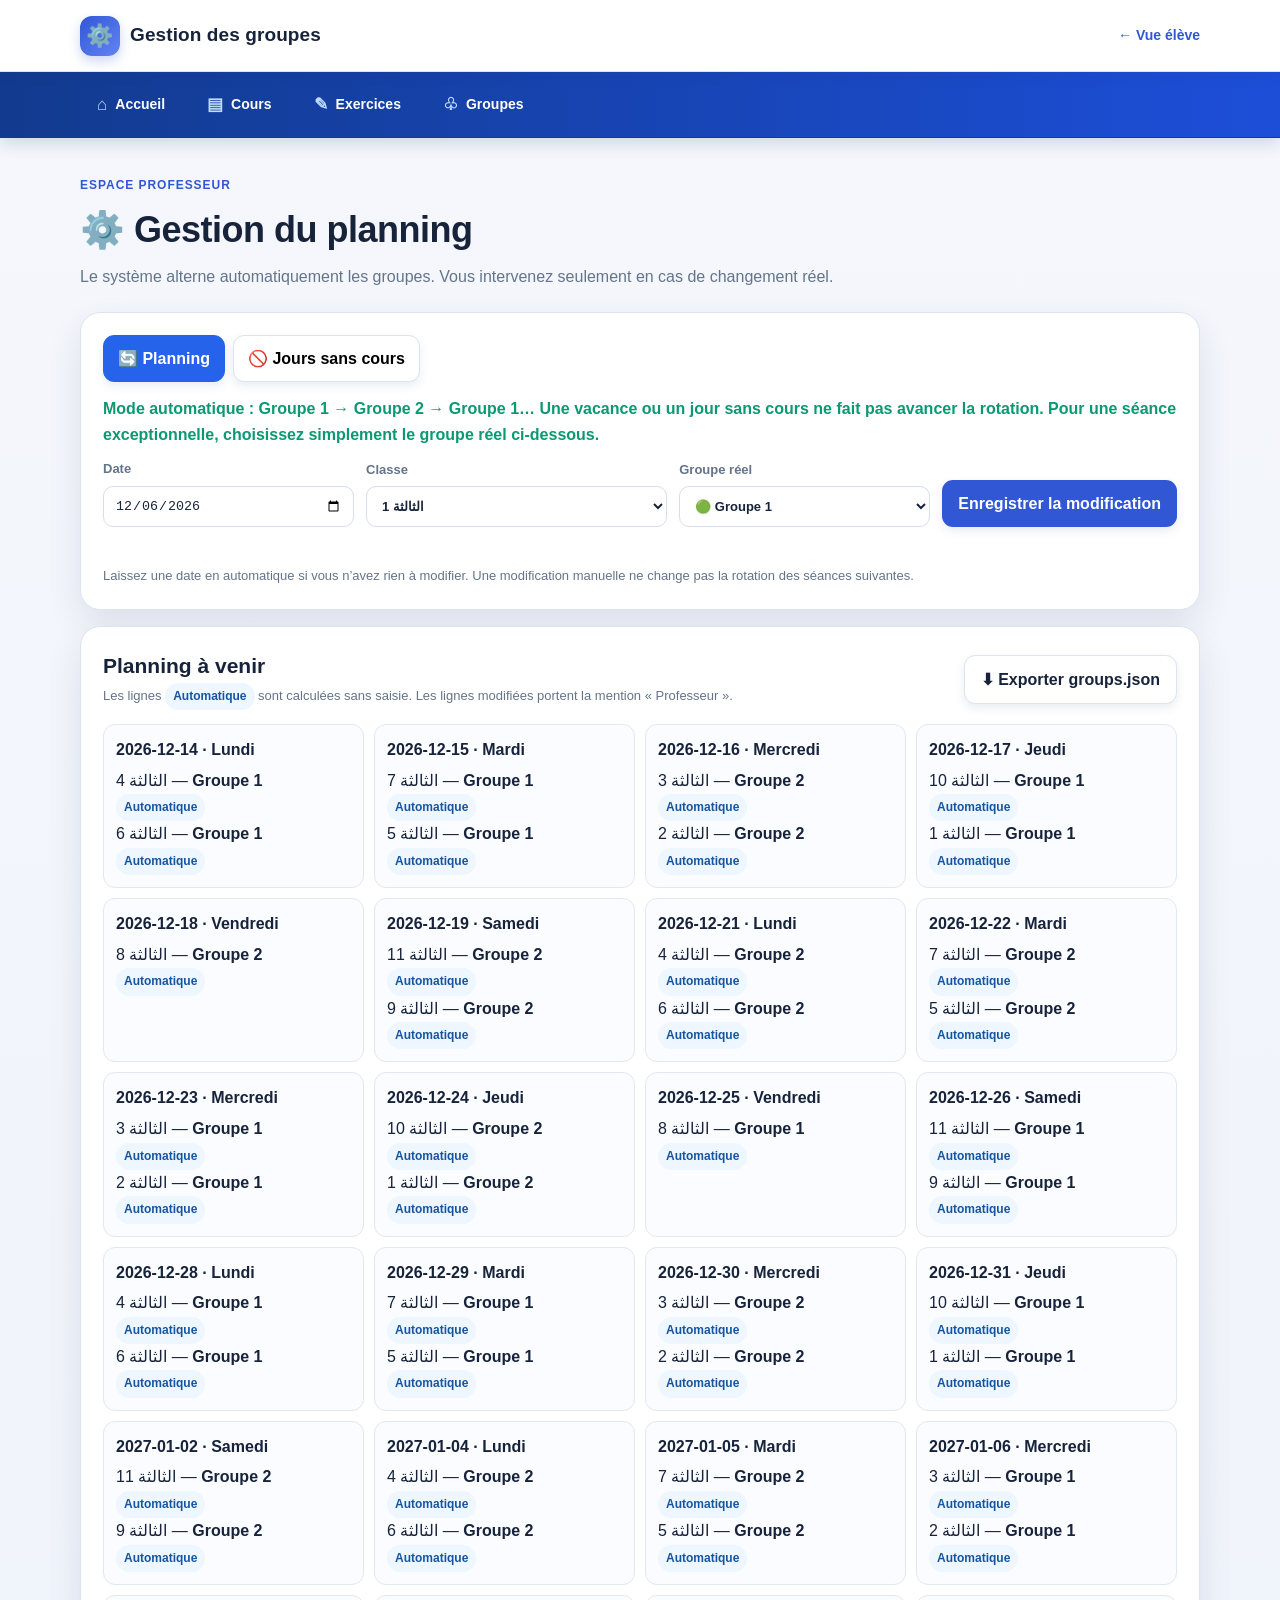
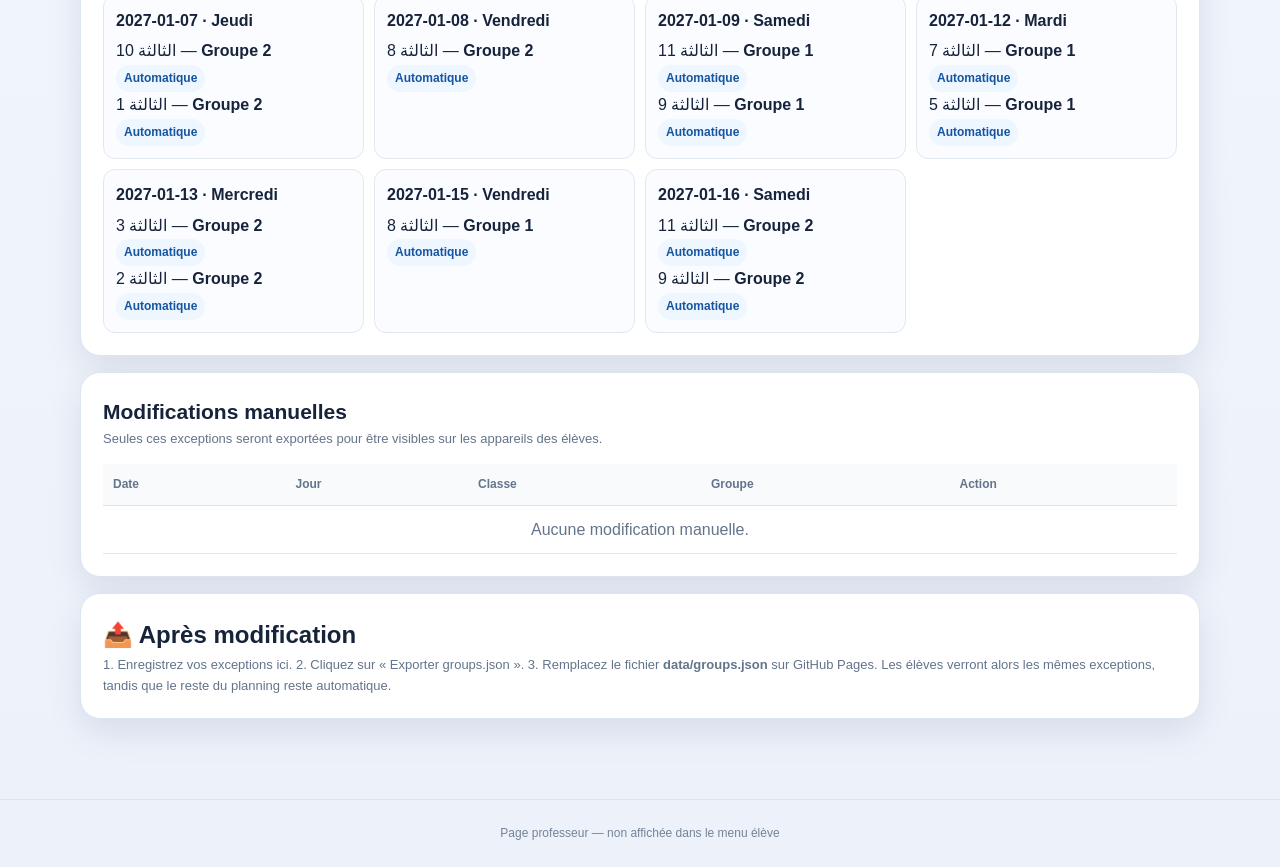
==== commit de50ffbc: "Add files via upload" ====
--- a/admin.html
+++ b/admin.html
@@ -1,14 +1,9 @@
 <!DOCTYPE html>
-<html lang="fr"><head><meta charset="UTF-8"><meta name="viewport" content="width=device-width,initial-scale=1.0">
-  <meta name="theme-color" content="#14213d">
-  <link rel="icon" href="data:image/svg+xml,<svg xmlns=%27http://www.w3.org/2000/svg%27 viewBox=%270 0 100 100%27><text y=%27.9em%27 font-size=%2790%27>💻</text></svg>">
-  <meta property="og:title" content="Gestion des groupes — Professeur">
-  <meta property="og:description" content="Espace professeur : gestion du planning et des groupes.">
-  <meta property="og:type" content="website">
-  <meta property="og:locale" content="fr_FR"><title>Gestion des groupes — Professeur</title><link rel="stylesheet" href="css/style.css">
-</head><body>
-<a class="skip-link" href="#contenu">Aller au contenu principal</a>
-<header class="topbar"><a class="brand" href="index.html"><span class="brand-icon">⚙️</span><span>Gestion des groupes</span></a><div class="topbar-actions"><a class="back-link" href="groups.html">← Vue élève</a><button id="themeToggle" class="theme-toggle" type="button" aria-label="Basculer le mode sombre" aria-pressed="false">🌙</button></div></header>
+<html lang="fr"><head><meta charset="UTF-8"><meta name="viewport" content="width=device-width,initial-scale=1.0"><title>Gestion des groupes — Professeur</title><link rel="stylesheet" href="css/style.css">
+<style>
+.admin-tabs{display:flex;gap:8px;flex-wrap:wrap;margin-bottom:14px}.admin-tab{border:1px solid #dbe3ee;background:#fff;border-radius:10px;padding:10px 14px;cursor:pointer;font-weight:800}.admin-tab.active{background:#2563eb;color:#fff;border-color:#2563eb}.admin-panel[hidden]{display:none}.auto-badge{display:inline-block;padding:4px 8px;border-radius:999px;background:#eef6ff;color:#1555a0;font-weight:800;font-size:12px}.closed-badge{display:inline-block;padding:4px 8px;border-radius:999px;background:#fff1f2;color:#a11a2b;font-weight:800;font-size:12px}.mini-note{font-size:13px;color:#64748b;margin-top:7px}.preview-grid{display:grid;grid-template-columns:repeat(auto-fit,minmax(210px,1fr));gap:10px}.preview-item{border:1px solid #e2e8f0;border-radius:12px;padding:12px;background:#fafcff}.preview-item strong{display:block;margin-bottom:5px}.form-actions{display:flex;gap:8px;flex-wrap:wrap}.table-btn.small{padding:6px 9px;font-size:12px}
+</style></head><body>
+<header class="topbar"><a class="brand" href="index.html"><span class="brand-icon">⚙️</span><span>Gestion des groupes</span></a><a class="back-link" href="groups.html">← Vue élève</a></header>
 <nav class="site-nav" aria-label="Navigation principale">
   <div class="nav-inner">
     <a href="index.html"><span aria-hidden="true">⌂</span> Accueil</a>
@@ -18,7 +13,7 @@
   </div>
 </nav>
 
-<main id="contenu" class="container page">
+<main class="container page">
 <div class="page-heading"><p class="eyebrow">Espace professeur</p><h1>⚙️ Gestion du planning</h1><p>Le système alterne automatiquement les groupes. Vous intervenez seulement en cas de changement réel.</p></div>
 <section class="admin-card">
   <div class="admin-tabs"><button class="admin-tab active" data-tab="planning">🔄 Planning</button><button class="admin-tab" data-tab="closed">🚫 Jours sans cours</button></div>
@@ -40,8 +35,8 @@
 <section class="admin-card help"><h2>📤 Après modification</h2><p>1. Enregistrez vos exceptions ici. 2. Cliquez sur « Exporter groups.json ». 3. Remplacez le fichier <strong>data/groups.json</strong> sur GitHub Pages. Les élèves verront alors les mêmes exceptions, tandis que le reste du planning reste automatique.</p></section>
 </main><footer class="footer">Page professeur — non affichée dans le menu élève</footer>
 <script>
-const classes=['Troisième 1','Troisième 2','Troisième 3','Troisième 4','Troisième 5','Troisième 6','Troisième 7','Troisième 8','Troisième 9','Troisième 10','Troisième 11'];
-const weekly={1:['Troisième 4','Troisième 6'],2:['Troisième 7','Troisième 5'],3:['Troisième 3','Troisième 2'],4:['Troisième 10','Troisième 1'],5:['Troisième 8'],6:['Troisième 11','Troisième 9']};
+const classes=['الثالثة 1','الثالثة 2','الثالثة 3','الثالثة 4','الثالثة 5','الثالثة 6','الثالثة 7','الثالثة 8','الثالثة 9','الثالثة 10','الثالثة 11'];
+const weekly={1:['الثالثة 4','الثالثة 6'],2:['الثالثة 7','الثالثة 5'],3:['الثالثة 3','الثالثة 2'],4:['الثالثة 10','الثالثة 1'],5:['الثالثة 8'],6:['الثالثة 11','الثالثة 9']};
 const dayNames=['Dimanche','Lundi','Mardi','Mercredi','Jeudi','Vendredi','Samedi'];
 const START='2026-09-21';
 const ranges=[['2026-10-18','2026-10-25'],['2026-12-06','2026-12-13'],['2027-01-24','2027-01-31'],['2027-03-21','2027-03-28'],['2027-05-09','2027-05-16']];
@@ -56,7 +51,7 @@
 classes.forEach(c=>$('classe').add(new Option(c,c))); $('date').value=iso(new Date()); $('closedDate').value=iso(new Date());
 function render(){
  payload.overrides.sort((a,b)=>a.date.localeCompare(b.date)||a.classe.localeCompare(b.classe));
- $('rows').innerHTML=payload.overrides.map((r,i)=>`<tr><td>${r.date}</td><td>${dayNames[dt(r.date).getDay()]}</td><td >${r.classe}</td><td><span class="group-pill g${r.groupe}">${r.groupe==1?'🟢 Groupe 1':'🔵 Groupe 2'}</span></td><td><button class="table-btn" onclick="editRow(${i})">Modifier</button><button class="table-btn danger" onclick="deleteRow(${i})">Supprimer</button></td></tr>`).join('')||'<tr><td colspan="5" class="empty">Aucune modification manuelle.</td></tr>';
+ $('rows').innerHTML=payload.overrides.map((r,i)=>`<tr><td>${r.date}</td><td>${dayNames[dt(r.date).getDay()]}</td><td dir="rtl">${r.classe}</td><td><span class="group-pill g${r.groupe}">${r.groupe==1?'🟢 Groupe 1':'🔵 Groupe 2'}</span></td><td><button class="table-btn" onclick="editRow(${i})">Modifier</button><button class="table-btn danger" onclick="deleteRow(${i})">Supprimer</button></td></tr>`).join('')||'<tr><td colspan="5" class="empty">Aucune modification manuelle.</td></tr>';
  $('closedRows').innerHTML=payload.closedDates.sort((a,b)=>a.date.localeCompare(b.date)).map((r,i)=>`<tr><td>${r.date}</td><td>${r.reason||'Jour sans cours'}</td><td><button class="table-btn danger" onclick="deleteClosed(${i})">Supprimer</button></td></tr>`).join('')||'<tr><td colspan="3" class="empty">Aucun jour ajouté.</td></tr>';
  const start=new Date();start.setHours(12,0,0,0);const end=new Date(start);end.setDate(end.getDate()+42);const all=[];for(let d=new Date(start);d<=end;d.setDate(d.getDate()+1)){const s=iso(d);(weekly[d.getDay()]||[]).forEach(c=>{const r=session(s,c);if(r)all.push(r)})}
  const groups={};all.forEach(r=>(groups[r.date]||=[]).push(r));
@@ -71,5 +66,4 @@
 $('export').onclick=()=>{const blob=new Blob([JSON.stringify(payload,null,2)],{type:'application/json'}),a=document.createElement('a');a.href=URL.createObjectURL(blob);a.download='groups.json';a.click();setTimeout(()=>URL.revokeObjectURL(a.href),500);};
 document.querySelectorAll('.admin-tab').forEach(btn=>btn.onclick=()=>{document.querySelectorAll('.admin-tab').forEach(x=>x.classList.remove('active'));document.querySelectorAll('.admin-panel').forEach(x=>x.hidden=true);btn.classList.add('active');$(btn.dataset.tab).hidden=false;});
 render();
-</script><script src="js/enhancements.js" defer></script>
-</body></html>
+</script></body></html>
--- a/css/style.css
+++ b/css/style.css
@@ -59,96 +59,60 @@
 .lesson-page-image .zoom-hint{display:block;text-align:center;margin-top:8px;color:var(--blue);font-size:13px;font-weight:800}
 @media(min-width:900px){.lesson-pages{gap:26px}.lesson-page-image{padding:18px}}
 
-/* Styles déplacés depuis exercises.html */
-.exercise-image{width:100%;height:auto;max-width:900px;max-height:none;object-fit:contain;display:block;margin:14px auto 18px;border-radius:16px;border:1px solid #dbe3ee;background:#fff}
-    .component-viewer{max-width:980px;margin:14px auto 10px;border:1px solid #dbe3ee;border-radius:18px;background:#fff;padding:10px;box-shadow:0 8px 22px rgba(31,73,125,.08)}
-    .component-viewer img{width:100%;display:block;border-radius:12px}
-    .component-strip{display:grid;grid-template-columns:repeat(6,1fr);gap:8px;max-width:980px;margin:10px auto 12px}
-    .component-tile{border:2px solid #e3e9f2;border-radius:14px;background:#f8fafc;padding:5px;cursor:pointer;transition:.18s;box-shadow:0 3px 10px rgba(31,73,125,.05)}
-    .component-tile:hover,.component-tile:focus{transform:translateY(-2px);border-color:#2563eb;outline:none}
-    .component-tile img{width:100%;height:88px;object-fit:contain;object-position:center;border-radius:9px;display:block;background:#fff}
-    .component-name{min-height:42px;display:flex;align-items:center;justify-content:center;text-align:center;margin:8px auto 2px;max-width:760px;padding:9px 14px;border-radius:12px;background:#eef6ff;color:#123b78;font-weight:800}
-    .image-note{font-size:13px;color:#5b677a;text-align:center;margin:4px 0 8px}
-    @media(max-width:760px){.component-strip{grid-template-columns:repeat(3,1fr)}.component-tile img{height:72px}}
-    .choice-grid{display:grid;grid-template-columns:repeat(auto-fit,minmax(190px,1fr));gap:8px}
-    .choice-grid label{background:#f7f9fc;border:1px solid #e3e9f2;border-radius:10px;padding:10px 12px}
-    .feedback{margin-top:10px;font-size:14px;font-weight:700}
-    .quiz-result{margin-top:16px}
-    select.quiz-select{width:100%;max-width:420px;padding:10px;border:1px solid #dbe3ee;border-radius:10px;background:#fff}
-    .tip{background:#eef6ff;border-left:4px solid #2563eb;padding:12px 14px;border-radius:10px;margin:0 0 16px}
 
-    /* Exercice glisser-déposer : périphériques */
-    .dnd-exercise{margin-top:34px;background:#fff;border:1px solid #dbe3ee;border-radius:20px;padding:20px;box-shadow:0 10px 28px rgba(31,73,125,.08)}
-    .dnd-head h2{margin:4px 0 8px;color:#123b78}.dnd-help{background:#eef6ff;border-left:4px solid #2563eb;padding:12px 14px;border-radius:10px;margin:12px 0 16px}
-    .device-bank{display:grid;grid-template-columns:repeat(5,minmax(110px,1fr));gap:10px;margin:14px 0 18px}
-    .device-card{border:2px solid #dbe7f5;border-radius:14px;background:#fff;padding:8px;cursor:grab;text-align:center;touch-action:manipulation;user-select:none;transition:.18s;min-width:0}
-    .device-card:hover,.device-card.selected{border-color:#2563eb;box-shadow:0 5px 15px rgba(37,99,235,.18);transform:translateY(-2px)}
-    .device-card img{width:100%;height:92px;object-fit:contain;border-radius:9px;background:#f8fafc;pointer-events:none}.device-card strong{display:block;margin-top:6px;color:#183b6b;font-size:14px}
-    .drop-grid{display:grid;grid-template-columns:repeat(3,1fr);gap:12px}.drop-zone{min-height:190px;border:2px dashed #9bb9df;border-radius:16px;padding:10px;background:#f8fbff;transition:.18s}.drop-zone.dragover{background:#eaf4ff;border-color:#2563eb}
-    .drop-zone h3{text-align:center;margin:2px 0 10px;color:#123b78;font-size:17px}.drop-items{display:grid;grid-template-columns:repeat(2,minmax(80px,1fr));gap:7px;min-height:120px}
-    .drop-items .device-card{padding:5px}.drop-items .device-card img{height:65px}.drop-items .device-card strong{font-size:12px}
-    .device-card.correct{border-color:#16a34a;background:#ecfdf3}.device-card.wrong{border-color:#dc2626;background:#fff1f2}
-    .dnd-actions{display:flex;gap:10px;align-items:center;flex-wrap:wrap;margin-top:16px}.dnd-score{font-weight:900;font-size:20px;color:#123b78;margin-left:auto}.dnd-message{width:100%;font-weight:700;margin-top:4px}
-    @media(max-width:760px){.device-bank{grid-template-columns:repeat(2,1fr)}.drop-grid{grid-template-columns:1fr}.drop-zone{min-height:140px}.drop-items{grid-template-columns:repeat(3,1fr)}.device-card img{height:78px}.dnd-score{margin-left:0;width:100%}}
-/* Styles déplacés depuis admin.html */
-.admin-tabs{display:flex;gap:8px;flex-wrap:wrap;margin-bottom:14px}.admin-tab{border:1px solid #dbe3ee;background:#fff;border-radius:10px;padding:10px 14px;cursor:pointer;font-weight:800}.admin-tab.active{background:#2563eb;color:#fff;border-color:#2563eb}.admin-panel[hidden]{display:none}.auto-badge{display:inline-block;padding:4px 8px;border-radius:999px;background:#eef6ff;color:#1555a0;font-weight:800;font-size:12px}.closed-badge{display:inline-block;padding:4px 8px;border-radius:999px;background:#fff1f2;color:#a11a2b;font-weight:800;font-size:12px}.mini-note{font-size:13px;color:#64748b;margin-top:7px}.preview-grid{display:grid;grid-template-columns:repeat(auto-fit,minmax(210px,1fr));gap:10px}.preview-item{border:1px solid #e2e8f0;border-radius:12px;padding:12px;background:#fafcff}.preview-item strong{display:block;margin-bottom:5px}.form-actions{display:flex;gap:8px;flex-wrap:wrap}.table-btn.small{padding:6px 9px;font-size:12px}
-/* ===== Améliorations v19.1 : thème sombre, accessibilité, progression ===== */
-.topbar-actions{display:flex;align-items:center;gap:10px}
-.theme-toggle{background:#eef3ff;border:1px solid var(--line);border-radius:12px;font-size:19px;width:42px;height:42px;cursor:pointer;display:grid;place-items:center}
-.skip-link{position:absolute;left:-999px;top:0;background:#14213d;color:#fff;padding:10px 16px;border-radius:0 0 10px 0;z-index:99;font-weight:800}
-.skip-link:focus{left:0}
-.to-top{position:fixed;right:18px;bottom:18px;width:46px;height:46px;border-radius:50%;background:var(--blue);color:#fff;font-size:20px;border:0;cursor:pointer;opacity:0;pointer-events:none;transition:.25s;z-index:50;box-shadow:0 8px 20px rgba(29,78,216,.35)}
-.to-top.show{opacity:1;pointer-events:auto}
-.quiz-progress{position:sticky;top:118px;z-index:15;background:#fff;border:1px solid var(--line);border-radius:12px;padding:10px 14px;margin-bottom:14px;box-shadow:var(--shadow)}
-.quiz-progress-fill{height:8px;border-radius:99px;background:linear-gradient(90deg,var(--blue),var(--green));width:0;transition:width .3s}
-.quiz-progress-text{font-size:12px;font-weight:800;color:var(--muted);display:block;margin-top:5px}
-.data-table{width:100%;border-collapse:collapse;margin:14px 0;font-size:14px}
-.data-table th{background:var(--sky);color:var(--blue);padding:10px;border:1px solid var(--line);text-align:left}
-.data-table td{padding:10px;border:1px solid var(--line)}
 
-/* ----- Mode sombre ----- */
-html[data-theme="dark"]{--ink:#e6ecf5;--muted:#9fb0c7;--line:#33456b;--sky:#1b2a47;--shadow:0 14px 34px rgba(0,0,0,.35)}
-html[data-theme="dark"] body{background:linear-gradient(180deg,#0f1726,#0b1220);color:var(--ink)}
-html[data-theme="dark"] .topbar{background:rgba(15,23,38,.96)}
-html[data-theme="dark"] .school-label,html[data-theme="dark"] .back-link{color:var(--muted)}
-html[data-theme="dark"] .action-card,html[data-theme="dark"] .today-box,html[data-theme="dark"] .lesson-card,html[data-theme="dark"] .lesson-header,html[data-theme="dark"] .lesson-content,html[data-theme="dark"] .schedule-card,html[data-theme="dark"] .question,html[data-theme="dark"] .schedule-day,html[data-theme="dark"] .schedule-class-card,html[data-theme="dark"] .coming-soon,html[data-theme="dark"] .mini-card,html[data-theme="dark"] .lesson-page-image,html[data-theme="dark"] .admin-card,html[data-theme="dark"] .preview-item,html[data-theme="dark"] .component-viewer,html[data-theme="dark"] .component-tile,html[data-theme="dark"] .device-card,html[data-theme="dark"] .dnd-exercise,html[data-theme="dark"] .quiz-progress{background:#16223a;border-color:var(--line);color:var(--ink)}
-html[data-theme="dark"] .lesson-info p,html[data-theme="dark"] .action-desc,html[data-theme="dark"] .page-heading>p:last-child,html[data-theme="dark"] .lesson-header p,html[data-theme="dark"] .lesson-content p,html[data-theme="dark"] .lesson-content ul{color:#b7c4d8}
-html[data-theme="dark"] .schedule-day-title,html[data-theme="dark"] .choice-grid label,html[data-theme="dark"] .admin-tab{background:#1b2a47;color:var(--ink)}
-html[data-theme="dark"] .definition{background:#182642}
-html[data-theme="dark"] .tag{background:#22345a;color:#8fb0f5}
-html[data-theme="dark"] .drop-zone{background:#14213a;border-color:#3d5680}
-html[data-theme="dark"] .quiz-result.success{background:#0f2e23;color:#5ee0a8}
-html[data-theme="dark"] .quiz-result.partial{background:#33270f;color:#f0c361}
-html[data-theme="dark"] .question-feedback.is-correct{background:#0f2e23;color:#5ee0a8;border-color:#1d5c44}
-html[data-theme="dark"] .question-feedback.is-wrong{background:#3a1420;color:#f79ab0;border-color:#6b2237}
-html[data-theme="dark"] .theme-toggle{background:#1b2a47;border-color:var(--line)}
+/* Cartes des unités d'exercices */
+.exercise-unit-grid{display:grid;grid-template-columns:repeat(2,minmax(0,1fr));gap:22px;margin-top:24px}
+.exercise-unit-card{display:grid;grid-template-columns:auto 1fr auto;align-items:center;gap:16px;background:#fff;border:1px solid #dce4f0;border-radius:20px;padding:24px;text-decoration:none;color:var(--ink);box-shadow:0 10px 26px rgba(23,42,84,.08);transition:transform .18s ease,box-shadow .18s ease,border-color .18s ease}
+.exercise-unit-card:hover,.exercise-unit-card:focus-visible{transform:translateY(-4px);box-shadow:0 16px 34px rgba(23,42,84,.13);border-color:#9bb5ee;outline:none}
+.exercise-unit-card .unit-badge{width:58px;height:58px;border-radius:16px;display:flex;align-items:center;justify-content:center;background:linear-gradient(135deg,#123b8f,#3157d5);color:#fff;font-size:21px;font-weight:900;box-shadow:0 7px 16px rgba(49,87,213,.22)}
+.exercise-unit-card h2{margin:7px 0 5px;color:#173b82;font-size:22px}.exercise-unit-card p{margin:0;color:var(--muted);line-height:1.5}.exercise-unit-card .unit-arrow{font-size:28px;color:#3157d5;font-weight:900}.exercise-unit-card.network-card .unit-badge{background:linear-gradient(135deg,#08764a,#16a36a)}
+@media(max-width:760px){.exercise-unit-grid{grid-template-columns:1fr}.exercise-unit-card{grid-template-columns:auto 1fr}.exercise-unit-card .unit-arrow{grid-column:2;justify-self:end;margin-top:-10px}}
 
-/* ---------- Unités d'exercices ---------- */
-.exercise-units{display:grid;grid-template-columns:repeat(2,minmax(0,1fr));gap:14px;margin:0 0 22px}
-.exercise-unit-card{background:#fff;border:1px solid var(--line);border-radius:18px;padding:16px 18px;display:grid;grid-template-columns:48px 1fr 22px;gap:13px;align-items:center;box-shadow:var(--shadow);transition:.18s}
-.exercise-unit-card:hover{transform:translateY(-2px);border-color:#b9cbe2}
-.exercise-unit-card.active{border:2px solid var(--blue);background:#f8fbff}
-.exercise-unit-card .unit-number{width:44px;height:44px;border-radius:12px;background:var(--sky);color:var(--blue);display:grid;place-items:center;font-weight:900}
-.exercise-unit-card strong{display:block;font-size:15px}
-.exercise-unit-card small{display:block;color:var(--muted);font-size:12px;margin-top:2px}
-.exercise-unit-card>span:last-child{color:var(--blue);font-size:20px}
-.mental-map-section{margin-top:22px}
-.mental-map-image{display:block;position:relative;background:#fff;border:1px solid var(--line);border-radius:18px;padding:14px;overflow:hidden;box-shadow:var(--shadow);text-align:center}
-.mental-map-image img{display:block;width:100%;height:auto;max-height:none;object-fit:contain;border-radius:10px}
-.mental-map-image .zoom-hint{position:absolute;right:18px;bottom:18px;background:rgba(16,42,67,.86);color:#fff;border-radius:999px;padding:5px 10px;font-size:12px;font-weight:800}
-.lesson-pages img{object-fit:contain!important;height:auto!important;max-height:none!important}
-.network-question{transition:border-color .15s,box-shadow .15s}
-.network-question.answer-ok{border-color:#0f9f6e;box-shadow:0 0 0 2px rgba(15,159,110,.10)}
-.network-question.answer-wrong{border-color:#dc2626;box-shadow:0 0 0 2px rgba(220,38,38,.08)}
-.matching-grid{display:grid;grid-template-columns:repeat(3,minmax(0,1fr));gap:12px;margin-top:12px}
-.matching-grid label{display:flex;flex-direction:column;gap:7px;background:#f8fbff;border:1px solid var(--line);border-radius:12px;padding:12px;font-weight:700;font-size:14px}
-.matching-grid select,.network-schema select{background:#fff;border:1px solid #b9cbe2;border-radius:9px;padding:9px;color:var(--ink);width:100%}
-.network-schema{display:flex;align-items:center;justify-content:center;gap:10px;flex-wrap:wrap;background:#f8fbff;border:1px solid var(--line);border-radius:16px;padding:20px;margin-top:14px}
-.network-schema .schema-box{background:#fff;border:2px solid #b9cbe2;border-radius:10px;padding:10px 15px;font-weight:900;color:var(--blue)}
-.network-schema select{width:auto;min-width:180px}
-@media(max-width:760px){
- .exercise-units,.matching-grid{grid-template-columns:1fr}
- .exercise-unit-card{grid-template-columns:44px 1fr 20px}
- .network-schema{flex-direction:column}
- .network-schema>span{transform:rotate(90deg)}
-}
+/* Bouton flottant : retour en haut de la page */
+.back-to-top{position:fixed;right:22px;bottom:22px;width:46px;height:46px;border:0;border-radius:50%;background:#2563eb;color:#fff;display:grid;place-items:center;font-size:22px;font-weight:900;line-height:1;cursor:pointer;box-shadow:0 8px 22px rgba(31,73,125,.22);opacity:0;visibility:hidden;transform:translateY(10px);transition:opacity .2s ease,transform .2s ease,visibility .2s ease;z-index:1000}
+.back-to-top.is-visible{opacity:1;visibility:visible;transform:translateY(0)}
+.back-to-top:hover{background:#1d4ed8;transform:translateY(-2px)}
+.back-to-top:focus-visible{outline:3px solid #bfdbfe;outline-offset:3px}
+@media(max-width:520px){.back-to-top{right:14px;bottom:14px;width:44px;height:44px}}
+
+/* Accueil — nouveau style visuel, sans modifier les pages internes */
+.modern-home-header{height:88px;background:linear-gradient(110deg,#0e397e 0%,#123f86 55%,#0e346f 100%);border:0;box-shadow:0 5px 18px rgba(7,36,83,.18);position:relative;z-index:30}
+.header-inner{width:min(1360px,calc(100% - 48px));height:100%;margin:auto;display:flex;align-items:center;justify-content:space-between;gap:28px}
+.brand-light{color:#fff;font-size:28px;line-height:1.05;gap:13px;min-width:max-content}
+.brand-light small{display:block;font-size:14px;font-weight:600;color:#8fc4ff;letter-spacing:.2px;margin-top:4px}
+.brand-mark{width:48px;height:48px;border:3px solid #fff;border-radius:14px;display:grid;place-items:center;font-size:29px;font-weight:900;transform:rotate(-8deg);color:#fff}
+.home-nav{position:static;background:transparent;border:0;box-shadow:none;display:flex;align-items:center;gap:6px;padding:0;overflow:visible;width:auto;margin:0}
+.home-nav a{color:#fff!important;border:0!important;background:transparent!important;border-radius:13px!important;padding:11px 17px!important;font-size:16px!important;transform:none!important}
+.home-nav a:hover,.home-nav a:focus-visible,.home-nav a[aria-current="page"]{background:rgba(255,255,255,.18)!important;color:#fff!important;outline:none}
+.home-nav a[aria-current="page"]{box-shadow:inset 0 -2px 0 #8fc4ff}
+.home-page{background:#f4f7fd;min-height:calc(100vh - 88px);padding-bottom:48px}
+.home-hero{background:linear-gradient(120deg,#f4f7fd 0%,#eef3fc 56%,#e5edfb 100%);overflow:hidden;border-bottom:1px solid #dfe7f4}
+.home-hero-inner{min-height:465px;display:grid;grid-template-columns:1.02fr .98fr;align-items:center;gap:20px;padding-top:38px;padding-bottom:38px}
+.hero-copy{padding:20px 0 20px 8px;position:relative;z-index:2}
+.hero-kicker{font-size:13px;font-weight:900;letter-spacing:.16em;color:#2f60c8;margin-bottom:13px}
+.hero-copy h1{font-size:clamp(38px,5vw,65px);line-height:1.05;letter-spacing:-1.8px;color:#0f326c;margin:0}
+.hero-copy h1 span{color:#173f84}
+.hero-lead{max-width:680px;font-size:18px;line-height:1.55;color:#334155;margin:20px 0 23px}
+.hero-buttons{display:flex;gap:14px;flex-wrap:wrap}
+.hero-btn{display:inline-flex;align-items:center;justify-content:center;gap:12px;min-height:54px;padding:0 25px;border-radius:12px;font-size:17px;font-weight:900;border:2px solid #1454a7;transition:.18s ease}
+.hero-btn.primary{background:#125db6;color:#fff;box-shadow:0 9px 20px rgba(18,93,182,.2)}
+.hero-btn.secondary{background:#fff;color:#17385f}
+.hero-btn:hover{transform:translateY(-2px);box-shadow:0 10px 22px rgba(27,65,126,.14)}
+.hero-tags{display:flex;gap:9px;flex-wrap:wrap;margin-top:22px}
+.hero-tags span{background:#dceafb;color:#164987;border-radius:9px;padding:6px 11px;font-weight:800;font-size:13px}
+.hero-visual{height:390px;position:relative;display:flex;align-items:center;justify-content:center}
+.hero-visual:before{content:"";position:absolute;width:430px;height:300px;border-radius:50%;background:radial-gradient(circle,#d7e7ff 0%,rgba(215,231,255,0) 68%);right:0;top:42px}
+.code-window{width:min(490px,88%);height:270px;border-radius:18px;background:#10294f;box-shadow:0 25px 45px rgba(20,54,108,.28);transform:perspective(700px) rotateY(-5deg) rotateX(2deg);position:relative;z-index:2;overflow:hidden;border:5px solid #d7e2f2}
+.window-bar{height:34px;background:#e5edf8;display:flex;align-items:center;gap:7px;padding-left:13px}.window-bar i{width:9px;height:9px;border-radius:50%;background:#9aaac0}.code-lines{padding:22px 30px;color:#a9d5ff;font-family:Consolas,monospace;font-size:19px;line-height:1.65}.code-lines b{color:#72e0d0;font-size:29px}.code-lines span{color:#fff}.code-lines em{font-style:normal;color:#8bb5ff}
+.visual-orbit,.visual-node{position:absolute;z-index:3;display:grid;place-items:center;font-weight:900;box-shadow:0 12px 26px rgba(31,74,139,.17)}
+.visual-orbit{width:76px;height:76px;border-radius:18px;color:#fff;background:linear-gradient(135deg,#5d7ff0,#3d5ac6);font-size:22px}.orbit-one{right:5%;top:13%;}.orbit-two{right:0;bottom:14%;background:#fff;color:#3157d5;border:1px solid #cad9f0}.visual-node{width:58px;height:58px;border-radius:16px;background:#fff;color:#3157d5;font-size:27px;border:1px solid #d6e1f2}.node-one{left:6%;top:20%}.node-two{left:2%;bottom:18%;background:#d9f1ed;color:#087f78}
+.home-cards{display:grid;grid-template-columns:repeat(3,1fr);gap:24px;margin-top:-2px;position:relative;z-index:5;padding-top:28px}
+.home-card{background:#fff;border:1px solid #e2e8f2;border-radius:18px;min-height:230px;padding:22px 25px 20px;display:flex;flex-direction:column;align-items:center;text-align:center;box-shadow:0 12px 28px rgba(23,51,98,.10);transition:.18s ease}
+.home-card:hover{transform:translateY(-5px);box-shadow:0 18px 34px rgba(23,51,98,.15);border-color:#c8d8ef}
+.home-card-icon{width:74px;height:74px;border-radius:18px;display:grid;place-items:center;font-size:39px;font-weight:900;margin-bottom:10px}
+.card-courses .home-card-icon{background:#d8e8ff;color:#1259b3}.card-exercises .home-card-icon{background:#d8f1f0;color:#118c8b}.card-groups .home-card-icon{background:#e6defc;color:#6741bd}
+.home-card-title{font-size:28px;font-weight:950;color:#080b12;line-height:1.1}.home-card-desc{font-size:15px;color:#334155;margin-top:8px;min-height:47px;max-width:300px}.home-card-chip{margin-top:auto;border-radius:9px;padding:6px 11px;font-size:13px;font-weight:900}.card-courses .home-card-chip{background:#dbeafe;color:#174b91}.card-exercises .home-card-chip{background:#d8f2f1;color:#087d7b}.card-groups .home-card-chip{background:#e7ddfb;color:#5b38a9}
+.home-today{margin-top:26px!important;background:#fff;border-radius:18px!important}
+@media(max-width:980px){.header-inner{width:calc(100% - 30px)}.brand-light{font-size:22px}.home-nav a{padding:9px 10px!important;font-size:14px!important}.home-hero-inner{grid-template-columns:1fr}.hero-visual{height:310px;order:-1}.hero-copy{text-align:center;padding-left:0}.hero-lead{margin-left:auto;margin-right:auto}.hero-buttons,.hero-tags{justify-content:center}.home-cards{grid-template-columns:1fr;max-width:600px}}
+@media(max-width:620px){.modern-home-header{height:auto;min-height:74px}.header-inner{flex-direction:column;align-items:stretch;padding:12px 0;gap:9px}.brand-light{font-size:21px}.brand-mark{width:40px;height:40px;font-size:23px}.brand-light small{font-size:12px}.home-nav{overflow-x:auto;justify-content:flex-start;padding-bottom:2px}.home-nav a{font-size:13px!important;padding:8px 12px!important}.home-hero-inner{padding-top:24px;padding-bottom:25px}.hero-copy h1{font-size:39px}.hero-lead{font-size:16px}.hero-btn{width:100%}.hero-visual{height:235px}.code-window{height:180px}.code-lines{padding:14px 20px;font-size:14px}.code-lines b{font-size:22px}.visual-orbit{width:53px;height:53px;font-size:16px}.visual-node{width:42px;height:42px;font-size:19px}.home-cards{padding-top:20px;gap:15px}.home-card{min-height:205px}.home-card-title{font-size:25px}}
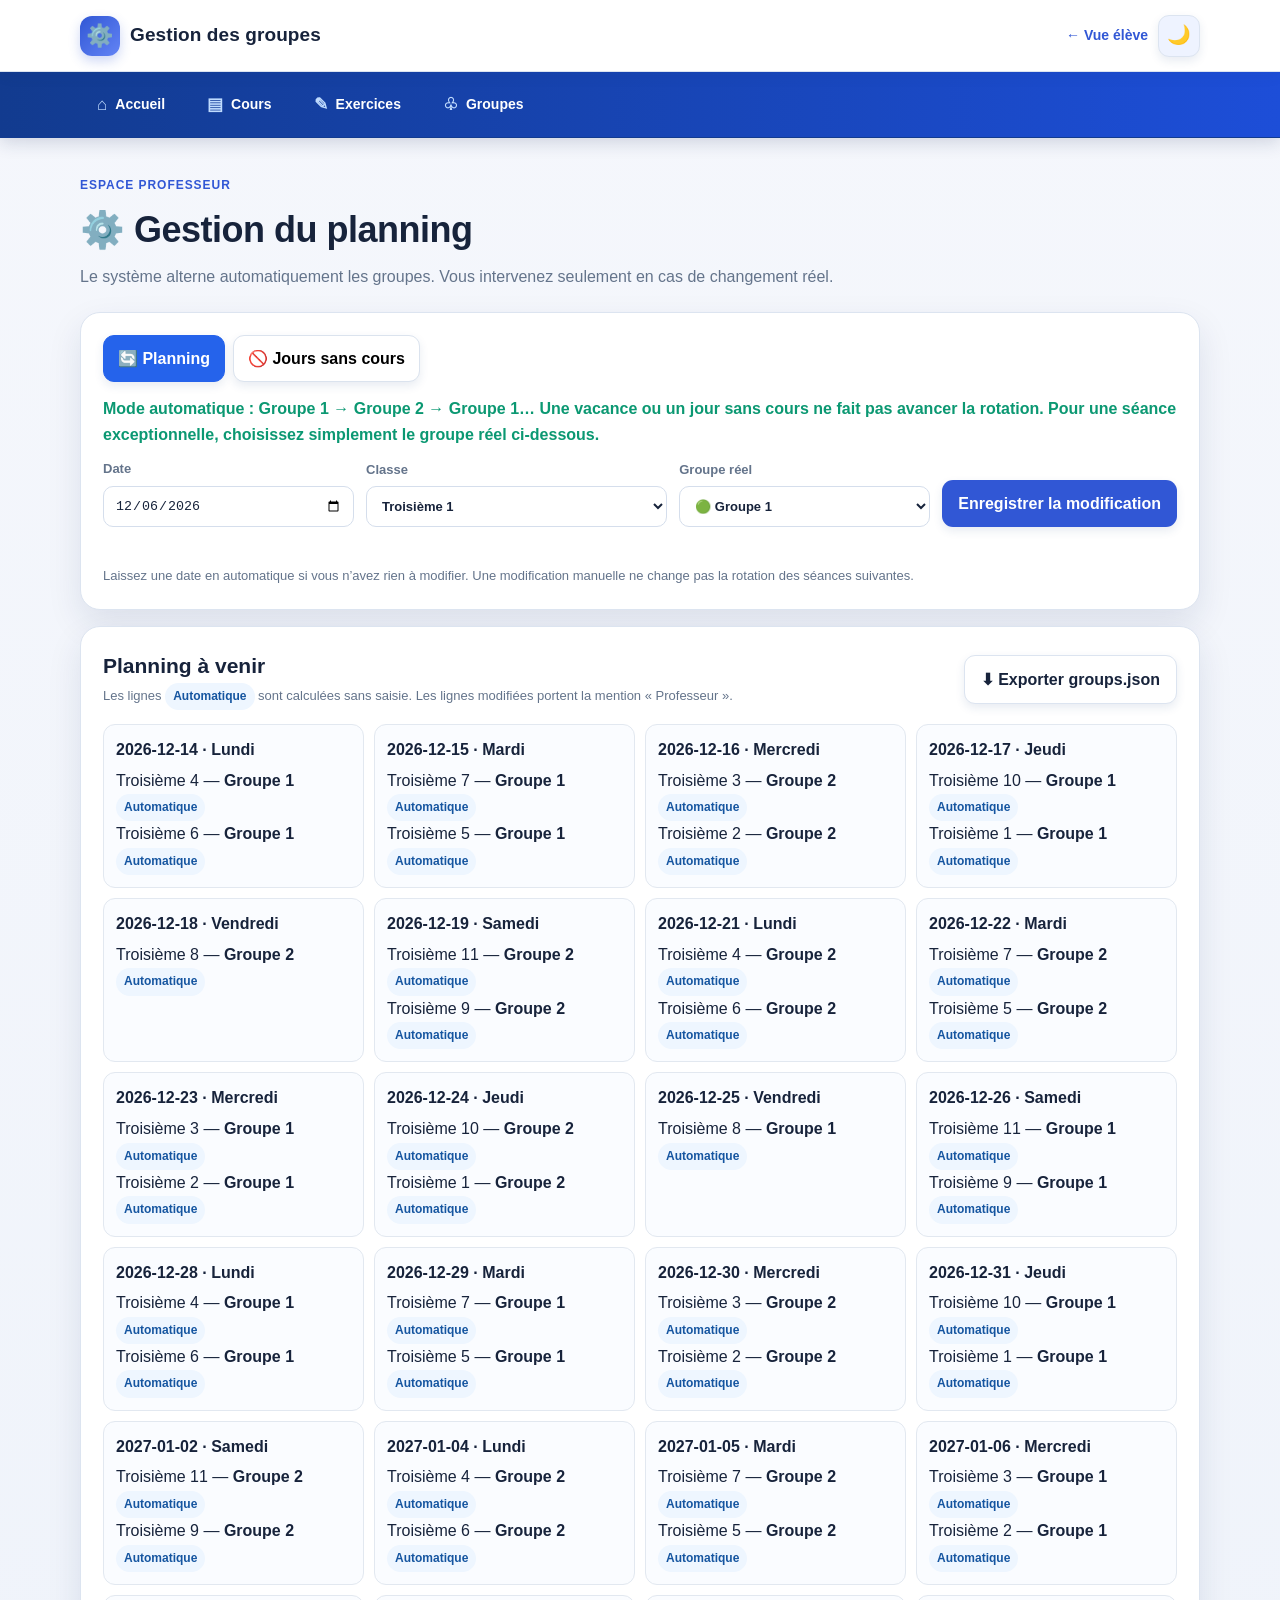
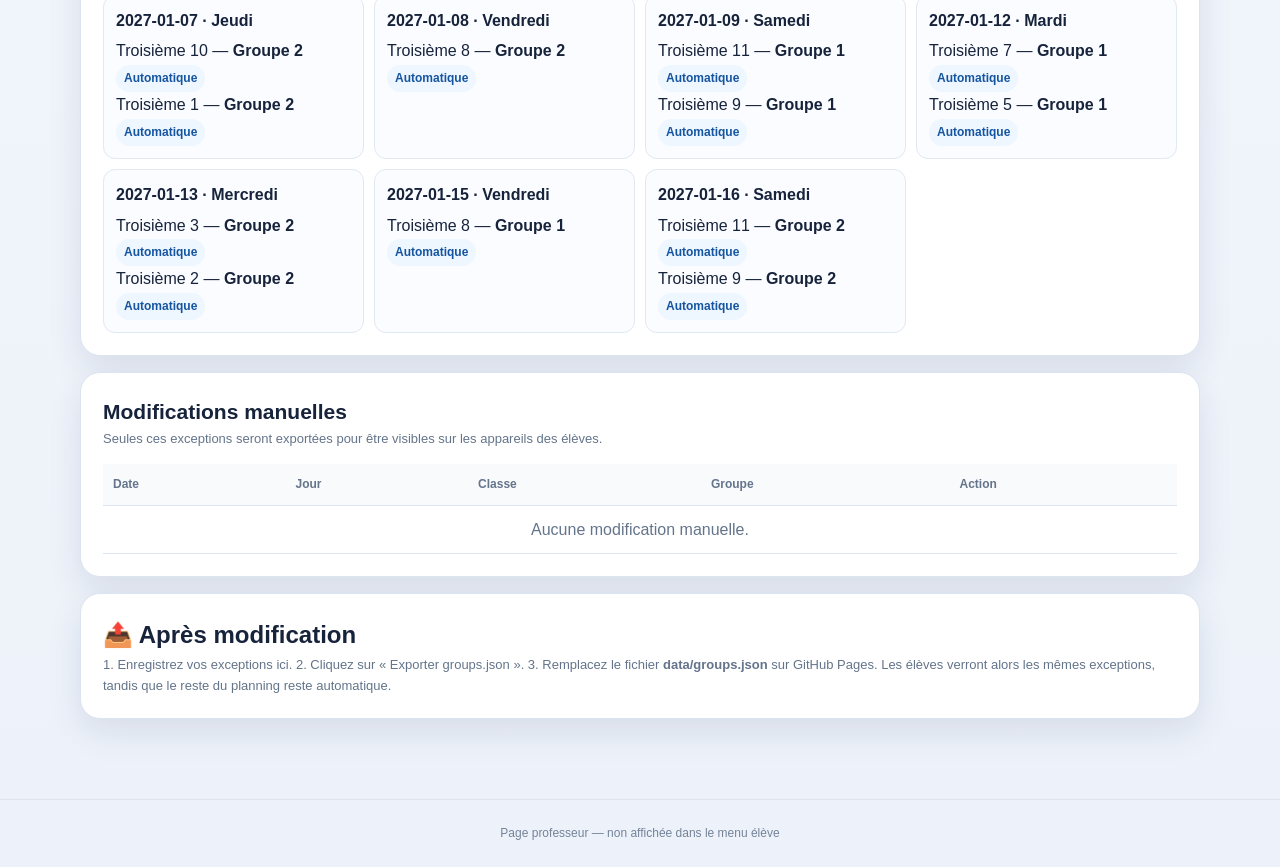
==== commit 2a27ecda: "Add files via upload" ====
--- a/admin.html
+++ b/admin.html
@@ -1,9 +1,14 @@
 <!DOCTYPE html>
-<html lang="fr"><head><meta charset="UTF-8"><meta name="viewport" content="width=device-width,initial-scale=1.0"><title>Gestion des groupes — Professeur</title><link rel="stylesheet" href="css/style.css">
-<style>
-.admin-tabs{display:flex;gap:8px;flex-wrap:wrap;margin-bottom:14px}.admin-tab{border:1px solid #dbe3ee;background:#fff;border-radius:10px;padding:10px 14px;cursor:pointer;font-weight:800}.admin-tab.active{background:#2563eb;color:#fff;border-color:#2563eb}.admin-panel[hidden]{display:none}.auto-badge{display:inline-block;padding:4px 8px;border-radius:999px;background:#eef6ff;color:#1555a0;font-weight:800;font-size:12px}.closed-badge{display:inline-block;padding:4px 8px;border-radius:999px;background:#fff1f2;color:#a11a2b;font-weight:800;font-size:12px}.mini-note{font-size:13px;color:#64748b;margin-top:7px}.preview-grid{display:grid;grid-template-columns:repeat(auto-fit,minmax(210px,1fr));gap:10px}.preview-item{border:1px solid #e2e8f0;border-radius:12px;padding:12px;background:#fafcff}.preview-item strong{display:block;margin-bottom:5px}.form-actions{display:flex;gap:8px;flex-wrap:wrap}.table-btn.small{padding:6px 9px;font-size:12px}
-</style></head><body>
-<header class="topbar"><a class="brand" href="index.html"><span class="brand-icon">⚙️</span><span>Gestion des groupes</span></a><a class="back-link" href="groups.html">← Vue élève</a></header>
+<html lang="fr"><head><meta charset="UTF-8"><meta name="viewport" content="width=device-width,initial-scale=1.0">
+  <meta name="theme-color" content="#14213d">
+  <link rel="icon" href="data:image/svg+xml,<svg xmlns=%27http://www.w3.org/2000/svg%27 viewBox=%270 0 100 100%27><text y=%27.9em%27 font-size=%2790%27>💻</text></svg>">
+  <meta property="og:title" content="Gestion des groupes — Professeur">
+  <meta property="og:description" content="Espace professeur : gestion du planning et des groupes.">
+  <meta property="og:type" content="website">
+  <meta property="og:locale" content="fr_FR"><title>Gestion des groupes — Professeur</title><link rel="stylesheet" href="css/style.css">
+</head><body>
+<a class="skip-link" href="#contenu">Aller au contenu principal</a>
+<header class="topbar"><a class="brand" href="index.html"><span class="brand-icon">⚙️</span><span>Gestion des groupes</span></a><div class="topbar-actions"><a class="back-link" href="groups.html">← Vue élève</a><button id="themeToggle" class="theme-toggle" type="button" aria-label="Basculer le mode sombre" aria-pressed="false">🌙</button></div></header>
 <nav class="site-nav" aria-label="Navigation principale">
   <div class="nav-inner">
     <a href="index.html"><span aria-hidden="true">⌂</span> Accueil</a>
@@ -13,7 +18,7 @@
   </div>
 </nav>
 
-<main class="container page">
+<main id="contenu" class="container page">
 <div class="page-heading"><p class="eyebrow">Espace professeur</p><h1>⚙️ Gestion du planning</h1><p>Le système alterne automatiquement les groupes. Vous intervenez seulement en cas de changement réel.</p></div>
 <section class="admin-card">
   <div class="admin-tabs"><button class="admin-tab active" data-tab="planning">🔄 Planning</button><button class="admin-tab" data-tab="closed">🚫 Jours sans cours</button></div>
@@ -35,8 +40,8 @@
 <section class="admin-card help"><h2>📤 Après modification</h2><p>1. Enregistrez vos exceptions ici. 2. Cliquez sur « Exporter groups.json ». 3. Remplacez le fichier <strong>data/groups.json</strong> sur GitHub Pages. Les élèves verront alors les mêmes exceptions, tandis que le reste du planning reste automatique.</p></section>
 </main><footer class="footer">Page professeur — non affichée dans le menu élève</footer>
 <script>
-const classes=['الثالثة 1','الثالثة 2','الثالثة 3','الثالثة 4','الثالثة 5','الثالثة 6','الثالثة 7','الثالثة 8','الثالثة 9','الثالثة 10','الثالثة 11'];
-const weekly={1:['الثالثة 4','الثالثة 6'],2:['الثالثة 7','الثالثة 5'],3:['الثالثة 3','الثالثة 2'],4:['الثالثة 10','الثالثة 1'],5:['الثالثة 8'],6:['الثالثة 11','الثالثة 9']};
+const classes=['Troisième 1','Troisième 2','Troisième 3','Troisième 4','Troisième 5','Troisième 6','Troisième 7','Troisième 8','Troisième 9','Troisième 10','Troisième 11'];
+const weekly={1:['Troisième 4','Troisième 6'],2:['Troisième 7','Troisième 5'],3:['Troisième 3','Troisième 2'],4:['Troisième 10','Troisième 1'],5:['Troisième 8'],6:['Troisième 11','Troisième 9']};
 const dayNames=['Dimanche','Lundi','Mardi','Mercredi','Jeudi','Vendredi','Samedi'];
 const START='2026-09-21';
 const ranges=[['2026-10-18','2026-10-25'],['2026-12-06','2026-12-13'],['2027-01-24','2027-01-31'],['2027-03-21','2027-03-28'],['2027-05-09','2027-05-16']];
@@ -51,7 +56,7 @@
 classes.forEach(c=>$('classe').add(new Option(c,c))); $('date').value=iso(new Date()); $('closedDate').value=iso(new Date());
 function render(){
  payload.overrides.sort((a,b)=>a.date.localeCompare(b.date)||a.classe.localeCompare(b.classe));
- $('rows').innerHTML=payload.overrides.map((r,i)=>`<tr><td>${r.date}</td><td>${dayNames[dt(r.date).getDay()]}</td><td dir="rtl">${r.classe}</td><td><span class="group-pill g${r.groupe}">${r.groupe==1?'🟢 Groupe 1':'🔵 Groupe 2'}</span></td><td><button class="table-btn" onclick="editRow(${i})">Modifier</button><button class="table-btn danger" onclick="deleteRow(${i})">Supprimer</button></td></tr>`).join('')||'<tr><td colspan="5" class="empty">Aucune modification manuelle.</td></tr>';
+ $('rows').innerHTML=payload.overrides.map((r,i)=>`<tr><td>${r.date}</td><td>${dayNames[dt(r.date).getDay()]}</td><td >${r.classe}</td><td><span class="group-pill g${r.groupe}">${r.groupe==1?'🟢 Groupe 1':'🔵 Groupe 2'}</span></td><td><button class="table-btn" onclick="editRow(${i})">Modifier</button><button class="table-btn danger" onclick="deleteRow(${i})">Supprimer</button></td></tr>`).join('')||'<tr><td colspan="5" class="empty">Aucune modification manuelle.</td></tr>';
  $('closedRows').innerHTML=payload.closedDates.sort((a,b)=>a.date.localeCompare(b.date)).map((r,i)=>`<tr><td>${r.date}</td><td>${r.reason||'Jour sans cours'}</td><td><button class="table-btn danger" onclick="deleteClosed(${i})">Supprimer</button></td></tr>`).join('')||'<tr><td colspan="3" class="empty">Aucun jour ajouté.</td></tr>';
  const start=new Date();start.setHours(12,0,0,0);const end=new Date(start);end.setDate(end.getDate()+42);const all=[];for(let d=new Date(start);d<=end;d.setDate(d.getDate()+1)){const s=iso(d);(weekly[d.getDay()]||[]).forEach(c=>{const r=session(s,c);if(r)all.push(r)})}
  const groups={};all.forEach(r=>(groups[r.date]||=[]).push(r));
@@ -66,4 +71,5 @@
 $('export').onclick=()=>{const blob=new Blob([JSON.stringify(payload,null,2)],{type:'application/json'}),a=document.createElement('a');a.href=URL.createObjectURL(blob);a.download='groups.json';a.click();setTimeout(()=>URL.revokeObjectURL(a.href),500);};
 document.querySelectorAll('.admin-tab').forEach(btn=>btn.onclick=()=>{document.querySelectorAll('.admin-tab').forEach(x=>x.classList.remove('active'));document.querySelectorAll('.admin-panel').forEach(x=>x.hidden=true);btn.classList.add('active');$(btn.dataset.tab).hidden=false;});
 render();
-</script></body></html>
+</script><script src="js/enhancements.js" defer></script>
+</body></html>
--- a/css/style.css
+++ b/css/style.css
@@ -59,60 +59,96 @@
 .lesson-page-image .zoom-hint{display:block;text-align:center;margin-top:8px;color:var(--blue);font-size:13px;font-weight:800}
 @media(min-width:900px){.lesson-pages{gap:26px}.lesson-page-image{padding:18px}}
 
+/* Styles déplacés depuis exercises.html */
+.exercise-image{width:100%;height:auto;max-width:900px;max-height:none;object-fit:contain;display:block;margin:14px auto 18px;border-radius:16px;border:1px solid #dbe3ee;background:#fff}
+    .component-viewer{max-width:980px;margin:14px auto 10px;border:1px solid #dbe3ee;border-radius:18px;background:#fff;padding:10px;box-shadow:0 8px 22px rgba(31,73,125,.08)}
+    .component-viewer img{width:100%;display:block;border-radius:12px}
+    .component-strip{display:grid;grid-template-columns:repeat(6,1fr);gap:8px;max-width:980px;margin:10px auto 12px}
+    .component-tile{border:2px solid #e3e9f2;border-radius:14px;background:#f8fafc;padding:5px;cursor:pointer;transition:.18s;box-shadow:0 3px 10px rgba(31,73,125,.05)}
+    .component-tile:hover,.component-tile:focus{transform:translateY(-2px);border-color:#2563eb;outline:none}
+    .component-tile img{width:100%;height:88px;object-fit:contain;object-position:center;border-radius:9px;display:block;background:#fff}
+    .component-name{min-height:42px;display:flex;align-items:center;justify-content:center;text-align:center;margin:8px auto 2px;max-width:760px;padding:9px 14px;border-radius:12px;background:#eef6ff;color:#123b78;font-weight:800}
+    .image-note{font-size:13px;color:#5b677a;text-align:center;margin:4px 0 8px}
+    @media(max-width:760px){.component-strip{grid-template-columns:repeat(3,1fr)}.component-tile img{height:72px}}
+    .choice-grid{display:grid;grid-template-columns:repeat(auto-fit,minmax(190px,1fr));gap:8px}
+    .choice-grid label{background:#f7f9fc;border:1px solid #e3e9f2;border-radius:10px;padding:10px 12px}
+    .feedback{margin-top:10px;font-size:14px;font-weight:700}
+    .quiz-result{margin-top:16px}
+    select.quiz-select{width:100%;max-width:420px;padding:10px;border:1px solid #dbe3ee;border-radius:10px;background:#fff}
+    .tip{background:#eef6ff;border-left:4px solid #2563eb;padding:12px 14px;border-radius:10px;margin:0 0 16px}
 
+    /* Exercice glisser-déposer : périphériques */
+    .dnd-exercise{margin-top:34px;background:#fff;border:1px solid #dbe3ee;border-radius:20px;padding:20px;box-shadow:0 10px 28px rgba(31,73,125,.08)}
+    .dnd-head h2{margin:4px 0 8px;color:#123b78}.dnd-help{background:#eef6ff;border-left:4px solid #2563eb;padding:12px 14px;border-radius:10px;margin:12px 0 16px}
+    .device-bank{display:grid;grid-template-columns:repeat(5,minmax(110px,1fr));gap:10px;margin:14px 0 18px}
+    .device-card{border:2px solid #dbe7f5;border-radius:14px;background:#fff;padding:8px;cursor:grab;text-align:center;touch-action:manipulation;user-select:none;transition:.18s;min-width:0}
+    .device-card:hover,.device-card.selected{border-color:#2563eb;box-shadow:0 5px 15px rgba(37,99,235,.18);transform:translateY(-2px)}
+    .device-card img{width:100%;height:92px;object-fit:contain;border-radius:9px;background:#f8fafc;pointer-events:none}.device-card strong{display:block;margin-top:6px;color:#183b6b;font-size:14px}
+    .drop-grid{display:grid;grid-template-columns:repeat(3,1fr);gap:12px}.drop-zone{min-height:190px;border:2px dashed #9bb9df;border-radius:16px;padding:10px;background:#f8fbff;transition:.18s}.drop-zone.dragover{background:#eaf4ff;border-color:#2563eb}
+    .drop-zone h3{text-align:center;margin:2px 0 10px;color:#123b78;font-size:17px}.drop-items{display:grid;grid-template-columns:repeat(2,minmax(80px,1fr));gap:7px;min-height:120px}
+    .drop-items .device-card{padding:5px}.drop-items .device-card img{height:65px}.drop-items .device-card strong{font-size:12px}
+    .device-card.correct{border-color:#16a34a;background:#ecfdf3}.device-card.wrong{border-color:#dc2626;background:#fff1f2}
+    .dnd-actions{display:flex;gap:10px;align-items:center;flex-wrap:wrap;margin-top:16px}.dnd-score{font-weight:900;font-size:20px;color:#123b78;margin-left:auto}.dnd-message{width:100%;font-weight:700;margin-top:4px}
+    @media(max-width:760px){.device-bank{grid-template-columns:repeat(2,1fr)}.drop-grid{grid-template-columns:1fr}.drop-zone{min-height:140px}.drop-items{grid-template-columns:repeat(3,1fr)}.device-card img{height:78px}.dnd-score{margin-left:0;width:100%}}
+/* Styles déplacés depuis admin.html */
+.admin-tabs{display:flex;gap:8px;flex-wrap:wrap;margin-bottom:14px}.admin-tab{border:1px solid #dbe3ee;background:#fff;border-radius:10px;padding:10px 14px;cursor:pointer;font-weight:800}.admin-tab.active{background:#2563eb;color:#fff;border-color:#2563eb}.admin-panel[hidden]{display:none}.auto-badge{display:inline-block;padding:4px 8px;border-radius:999px;background:#eef6ff;color:#1555a0;font-weight:800;font-size:12px}.closed-badge{display:inline-block;padding:4px 8px;border-radius:999px;background:#fff1f2;color:#a11a2b;font-weight:800;font-size:12px}.mini-note{font-size:13px;color:#64748b;margin-top:7px}.preview-grid{display:grid;grid-template-columns:repeat(auto-fit,minmax(210px,1fr));gap:10px}.preview-item{border:1px solid #e2e8f0;border-radius:12px;padding:12px;background:#fafcff}.preview-item strong{display:block;margin-bottom:5px}.form-actions{display:flex;gap:8px;flex-wrap:wrap}.table-btn.small{padding:6px 9px;font-size:12px}
+/* ===== Améliorations v19.1 : thème sombre, accessibilité, progression ===== */
+.topbar-actions{display:flex;align-items:center;gap:10px}
+.theme-toggle{background:#eef3ff;border:1px solid var(--line);border-radius:12px;font-size:19px;width:42px;height:42px;cursor:pointer;display:grid;place-items:center}
+.skip-link{position:absolute;left:-999px;top:0;background:#14213d;color:#fff;padding:10px 16px;border-radius:0 0 10px 0;z-index:99;font-weight:800}
+.skip-link:focus{left:0}
+.to-top{position:fixed;right:18px;bottom:18px;width:46px;height:46px;border-radius:50%;background:var(--blue);color:#fff;font-size:20px;border:0;cursor:pointer;opacity:0;pointer-events:none;transition:.25s;z-index:50;box-shadow:0 8px 20px rgba(29,78,216,.35)}
+.to-top.show{opacity:1;pointer-events:auto}
+.quiz-progress{position:sticky;top:118px;z-index:15;background:#fff;border:1px solid var(--line);border-radius:12px;padding:10px 14px;margin-bottom:14px;box-shadow:var(--shadow)}
+.quiz-progress-fill{height:8px;border-radius:99px;background:linear-gradient(90deg,var(--blue),var(--green));width:0;transition:width .3s}
+.quiz-progress-text{font-size:12px;font-weight:800;color:var(--muted);display:block;margin-top:5px}
+.data-table{width:100%;border-collapse:collapse;margin:14px 0;font-size:14px}
+.data-table th{background:var(--sky);color:var(--blue);padding:10px;border:1px solid var(--line);text-align:left}
+.data-table td{padding:10px;border:1px solid var(--line)}
 
-/* Cartes des unités d'exercices */
-.exercise-unit-grid{display:grid;grid-template-columns:repeat(2,minmax(0,1fr));gap:22px;margin-top:24px}
-.exercise-unit-card{display:grid;grid-template-columns:auto 1fr auto;align-items:center;gap:16px;background:#fff;border:1px solid #dce4f0;border-radius:20px;padding:24px;text-decoration:none;color:var(--ink);box-shadow:0 10px 26px rgba(23,42,84,.08);transition:transform .18s ease,box-shadow .18s ease,border-color .18s ease}
-.exercise-unit-card:hover,.exercise-unit-card:focus-visible{transform:translateY(-4px);box-shadow:0 16px 34px rgba(23,42,84,.13);border-color:#9bb5ee;outline:none}
-.exercise-unit-card .unit-badge{width:58px;height:58px;border-radius:16px;display:flex;align-items:center;justify-content:center;background:linear-gradient(135deg,#123b8f,#3157d5);color:#fff;font-size:21px;font-weight:900;box-shadow:0 7px 16px rgba(49,87,213,.22)}
-.exercise-unit-card h2{margin:7px 0 5px;color:#173b82;font-size:22px}.exercise-unit-card p{margin:0;color:var(--muted);line-height:1.5}.exercise-unit-card .unit-arrow{font-size:28px;color:#3157d5;font-weight:900}.exercise-unit-card.network-card .unit-badge{background:linear-gradient(135deg,#08764a,#16a36a)}
-@media(max-width:760px){.exercise-unit-grid{grid-template-columns:1fr}.exercise-unit-card{grid-template-columns:auto 1fr}.exercise-unit-card .unit-arrow{grid-column:2;justify-self:end;margin-top:-10px}}
+/* ----- Mode sombre ----- */
+html[data-theme="dark"]{--ink:#e6ecf5;--muted:#9fb0c7;--line:#33456b;--sky:#1b2a47;--shadow:0 14px 34px rgba(0,0,0,.35)}
+html[data-theme="dark"] body{background:linear-gradient(180deg,#0f1726,#0b1220);color:var(--ink)}
+html[data-theme="dark"] .topbar{background:rgba(15,23,38,.96)}
+html[data-theme="dark"] .school-label,html[data-theme="dark"] .back-link{color:var(--muted)}
+html[data-theme="dark"] .action-card,html[data-theme="dark"] .today-box,html[data-theme="dark"] .lesson-card,html[data-theme="dark"] .lesson-header,html[data-theme="dark"] .lesson-content,html[data-theme="dark"] .schedule-card,html[data-theme="dark"] .question,html[data-theme="dark"] .schedule-day,html[data-theme="dark"] .schedule-class-card,html[data-theme="dark"] .coming-soon,html[data-theme="dark"] .mini-card,html[data-theme="dark"] .lesson-page-image,html[data-theme="dark"] .admin-card,html[data-theme="dark"] .preview-item,html[data-theme="dark"] .component-viewer,html[data-theme="dark"] .component-tile,html[data-theme="dark"] .device-card,html[data-theme="dark"] .dnd-exercise,html[data-theme="dark"] .quiz-progress{background:#16223a;border-color:var(--line);color:var(--ink)}
+html[data-theme="dark"] .lesson-info p,html[data-theme="dark"] .action-desc,html[data-theme="dark"] .page-heading>p:last-child,html[data-theme="dark"] .lesson-header p,html[data-theme="dark"] .lesson-content p,html[data-theme="dark"] .lesson-content ul{color:#b7c4d8}
+html[data-theme="dark"] .schedule-day-title,html[data-theme="dark"] .choice-grid label,html[data-theme="dark"] .admin-tab{background:#1b2a47;color:var(--ink)}
+html[data-theme="dark"] .definition{background:#182642}
+html[data-theme="dark"] .tag{background:#22345a;color:#8fb0f5}
+html[data-theme="dark"] .drop-zone{background:#14213a;border-color:#3d5680}
+html[data-theme="dark"] .quiz-result.success{background:#0f2e23;color:#5ee0a8}
+html[data-theme="dark"] .quiz-result.partial{background:#33270f;color:#f0c361}
+html[data-theme="dark"] .question-feedback.is-correct{background:#0f2e23;color:#5ee0a8;border-color:#1d5c44}
+html[data-theme="dark"] .question-feedback.is-wrong{background:#3a1420;color:#f79ab0;border-color:#6b2237}
+html[data-theme="dark"] .theme-toggle{background:#1b2a47;border-color:var(--line)}
 
-/* Bouton flottant : retour en haut de la page */
-.back-to-top{position:fixed;right:22px;bottom:22px;width:46px;height:46px;border:0;border-radius:50%;background:#2563eb;color:#fff;display:grid;place-items:center;font-size:22px;font-weight:900;line-height:1;cursor:pointer;box-shadow:0 8px 22px rgba(31,73,125,.22);opacity:0;visibility:hidden;transform:translateY(10px);transition:opacity .2s ease,transform .2s ease,visibility .2s ease;z-index:1000}
-.back-to-top.is-visible{opacity:1;visibility:visible;transform:translateY(0)}
-.back-to-top:hover{background:#1d4ed8;transform:translateY(-2px)}
-.back-to-top:focus-visible{outline:3px solid #bfdbfe;outline-offset:3px}
-@media(max-width:520px){.back-to-top{right:14px;bottom:14px;width:44px;height:44px}}
-
-/* Accueil — nouveau style visuel, sans modifier les pages internes */
-.modern-home-header{height:88px;background:linear-gradient(110deg,#0e397e 0%,#123f86 55%,#0e346f 100%);border:0;box-shadow:0 5px 18px rgba(7,36,83,.18);position:relative;z-index:30}
-.header-inner{width:min(1360px,calc(100% - 48px));height:100%;margin:auto;display:flex;align-items:center;justify-content:space-between;gap:28px}
-.brand-light{color:#fff;font-size:28px;line-height:1.05;gap:13px;min-width:max-content}
-.brand-light small{display:block;font-size:14px;font-weight:600;color:#8fc4ff;letter-spacing:.2px;margin-top:4px}
-.brand-mark{width:48px;height:48px;border:3px solid #fff;border-radius:14px;display:grid;place-items:center;font-size:29px;font-weight:900;transform:rotate(-8deg);color:#fff}
-.home-nav{position:static;background:transparent;border:0;box-shadow:none;display:flex;align-items:center;gap:6px;padding:0;overflow:visible;width:auto;margin:0}
-.home-nav a{color:#fff!important;border:0!important;background:transparent!important;border-radius:13px!important;padding:11px 17px!important;font-size:16px!important;transform:none!important}
-.home-nav a:hover,.home-nav a:focus-visible,.home-nav a[aria-current="page"]{background:rgba(255,255,255,.18)!important;color:#fff!important;outline:none}
-.home-nav a[aria-current="page"]{box-shadow:inset 0 -2px 0 #8fc4ff}
-.home-page{background:#f4f7fd;min-height:calc(100vh - 88px);padding-bottom:48px}
-.home-hero{background:linear-gradient(120deg,#f4f7fd 0%,#eef3fc 56%,#e5edfb 100%);overflow:hidden;border-bottom:1px solid #dfe7f4}
-.home-hero-inner{min-height:465px;display:grid;grid-template-columns:1.02fr .98fr;align-items:center;gap:20px;padding-top:38px;padding-bottom:38px}
-.hero-copy{padding:20px 0 20px 8px;position:relative;z-index:2}
-.hero-kicker{font-size:13px;font-weight:900;letter-spacing:.16em;color:#2f60c8;margin-bottom:13px}
-.hero-copy h1{font-size:clamp(38px,5vw,65px);line-height:1.05;letter-spacing:-1.8px;color:#0f326c;margin:0}
-.hero-copy h1 span{color:#173f84}
-.hero-lead{max-width:680px;font-size:18px;line-height:1.55;color:#334155;margin:20px 0 23px}
-.hero-buttons{display:flex;gap:14px;flex-wrap:wrap}
-.hero-btn{display:inline-flex;align-items:center;justify-content:center;gap:12px;min-height:54px;padding:0 25px;border-radius:12px;font-size:17px;font-weight:900;border:2px solid #1454a7;transition:.18s ease}
-.hero-btn.primary{background:#125db6;color:#fff;box-shadow:0 9px 20px rgba(18,93,182,.2)}
-.hero-btn.secondary{background:#fff;color:#17385f}
-.hero-btn:hover{transform:translateY(-2px);box-shadow:0 10px 22px rgba(27,65,126,.14)}
-.hero-tags{display:flex;gap:9px;flex-wrap:wrap;margin-top:22px}
-.hero-tags span{background:#dceafb;color:#164987;border-radius:9px;padding:6px 11px;font-weight:800;font-size:13px}
-.hero-visual{height:390px;position:relative;display:flex;align-items:center;justify-content:center}
-.hero-visual:before{content:"";position:absolute;width:430px;height:300px;border-radius:50%;background:radial-gradient(circle,#d7e7ff 0%,rgba(215,231,255,0) 68%);right:0;top:42px}
-.code-window{width:min(490px,88%);height:270px;border-radius:18px;background:#10294f;box-shadow:0 25px 45px rgba(20,54,108,.28);transform:perspective(700px) rotateY(-5deg) rotateX(2deg);position:relative;z-index:2;overflow:hidden;border:5px solid #d7e2f2}
-.window-bar{height:34px;background:#e5edf8;display:flex;align-items:center;gap:7px;padding-left:13px}.window-bar i{width:9px;height:9px;border-radius:50%;background:#9aaac0}.code-lines{padding:22px 30px;color:#a9d5ff;font-family:Consolas,monospace;font-size:19px;line-height:1.65}.code-lines b{color:#72e0d0;font-size:29px}.code-lines span{color:#fff}.code-lines em{font-style:normal;color:#8bb5ff}
-.visual-orbit,.visual-node{position:absolute;z-index:3;display:grid;place-items:center;font-weight:900;box-shadow:0 12px 26px rgba(31,74,139,.17)}
-.visual-orbit{width:76px;height:76px;border-radius:18px;color:#fff;background:linear-gradient(135deg,#5d7ff0,#3d5ac6);font-size:22px}.orbit-one{right:5%;top:13%;}.orbit-two{right:0;bottom:14%;background:#fff;color:#3157d5;border:1px solid #cad9f0}.visual-node{width:58px;height:58px;border-radius:16px;background:#fff;color:#3157d5;font-size:27px;border:1px solid #d6e1f2}.node-one{left:6%;top:20%}.node-two{left:2%;bottom:18%;background:#d9f1ed;color:#087f78}
-.home-cards{display:grid;grid-template-columns:repeat(3,1fr);gap:24px;margin-top:-2px;position:relative;z-index:5;padding-top:28px}
-.home-card{background:#fff;border:1px solid #e2e8f2;border-radius:18px;min-height:230px;padding:22px 25px 20px;display:flex;flex-direction:column;align-items:center;text-align:center;box-shadow:0 12px 28px rgba(23,51,98,.10);transition:.18s ease}
-.home-card:hover{transform:translateY(-5px);box-shadow:0 18px 34px rgba(23,51,98,.15);border-color:#c8d8ef}
-.home-card-icon{width:74px;height:74px;border-radius:18px;display:grid;place-items:center;font-size:39px;font-weight:900;margin-bottom:10px}
-.card-courses .home-card-icon{background:#d8e8ff;color:#1259b3}.card-exercises .home-card-icon{background:#d8f1f0;color:#118c8b}.card-groups .home-card-icon{background:#e6defc;color:#6741bd}
-.home-card-title{font-size:28px;font-weight:950;color:#080b12;line-height:1.1}.home-card-desc{font-size:15px;color:#334155;margin-top:8px;min-height:47px;max-width:300px}.home-card-chip{margin-top:auto;border-radius:9px;padding:6px 11px;font-size:13px;font-weight:900}.card-courses .home-card-chip{background:#dbeafe;color:#174b91}.card-exercises .home-card-chip{background:#d8f2f1;color:#087d7b}.card-groups .home-card-chip{background:#e7ddfb;color:#5b38a9}
-.home-today{margin-top:26px!important;background:#fff;border-radius:18px!important}
-@media(max-width:980px){.header-inner{width:calc(100% - 30px)}.brand-light{font-size:22px}.home-nav a{padding:9px 10px!important;font-size:14px!important}.home-hero-inner{grid-template-columns:1fr}.hero-visual{height:310px;order:-1}.hero-copy{text-align:center;padding-left:0}.hero-lead{margin-left:auto;margin-right:auto}.hero-buttons,.hero-tags{justify-content:center}.home-cards{grid-template-columns:1fr;max-width:600px}}
-@media(max-width:620px){.modern-home-header{height:auto;min-height:74px}.header-inner{flex-direction:column;align-items:stretch;padding:12px 0;gap:9px}.brand-light{font-size:21px}.brand-mark{width:40px;height:40px;font-size:23px}.brand-light small{font-size:12px}.home-nav{overflow-x:auto;justify-content:flex-start;padding-bottom:2px}.home-nav a{font-size:13px!important;padding:8px 12px!important}.home-hero-inner{padding-top:24px;padding-bottom:25px}.hero-copy h1{font-size:39px}.hero-lead{font-size:16px}.hero-btn{width:100%}.hero-visual{height:235px}.code-window{height:180px}.code-lines{padding:14px 20px;font-size:14px}.code-lines b{font-size:22px}.visual-orbit{width:53px;height:53px;font-size:16px}.visual-node{width:42px;height:42px;font-size:19px}.home-cards{padding-top:20px;gap:15px}.home-card{min-height:205px}.home-card-title{font-size:25px}}
+/* ---------- Unités d'exercices ---------- */
+.exercise-units{display:grid;grid-template-columns:repeat(2,minmax(0,1fr));gap:14px;margin:0 0 22px}
+.exercise-unit-card{background:#fff;border:1px solid var(--line);border-radius:18px;padding:16px 18px;display:grid;grid-template-columns:48px 1fr 22px;gap:13px;align-items:center;box-shadow:var(--shadow);transition:.18s}
+.exercise-unit-card:hover{transform:translateY(-2px);border-color:#b9cbe2}
+.exercise-unit-card.active{border:2px solid var(--blue);background:#f8fbff}
+.exercise-unit-card .unit-number{width:44px;height:44px;border-radius:12px;background:var(--sky);color:var(--blue);display:grid;place-items:center;font-weight:900}
+.exercise-unit-card strong{display:block;font-size:15px}
+.exercise-unit-card small{display:block;color:var(--muted);font-size:12px;margin-top:2px}
+.exercise-unit-card>span:last-child{color:var(--blue);font-size:20px}
+.mental-map-section{margin-top:22px}
+.mental-map-image{display:block;position:relative;background:#fff;border:1px solid var(--line);border-radius:18px;padding:14px;overflow:hidden;box-shadow:var(--shadow);text-align:center}
+.mental-map-image img{display:block;width:100%;height:auto;max-height:none;object-fit:contain;border-radius:10px}
+.mental-map-image .zoom-hint{position:absolute;right:18px;bottom:18px;background:rgba(16,42,67,.86);color:#fff;border-radius:999px;padding:5px 10px;font-size:12px;font-weight:800}
+.lesson-pages img{object-fit:contain!important;height:auto!important;max-height:none!important}
+.network-question{transition:border-color .15s,box-shadow .15s}
+.network-question.answer-ok{border-color:#0f9f6e;box-shadow:0 0 0 2px rgba(15,159,110,.10)}
+.network-question.answer-wrong{border-color:#dc2626;box-shadow:0 0 0 2px rgba(220,38,38,.08)}
+.matching-grid{display:grid;grid-template-columns:repeat(3,minmax(0,1fr));gap:12px;margin-top:12px}
+.matching-grid label{display:flex;flex-direction:column;gap:7px;background:#f8fbff;border:1px solid var(--line);border-radius:12px;padding:12px;font-weight:700;font-size:14px}
+.matching-grid select,.network-schema select{background:#fff;border:1px solid #b9cbe2;border-radius:9px;padding:9px;color:var(--ink);width:100%}
+.network-schema{display:flex;align-items:center;justify-content:center;gap:10px;flex-wrap:wrap;background:#f8fbff;border:1px solid var(--line);border-radius:16px;padding:20px;margin-top:14px}
+.network-schema .schema-box{background:#fff;border:2px solid #b9cbe2;border-radius:10px;padding:10px 15px;font-weight:900;color:var(--blue)}
+.network-schema select{width:auto;min-width:180px}
+@media(max-width:760px){
+ .exercise-units,.matching-grid{grid-template-columns:1fr}
+ .exercise-unit-card{grid-template-columns:44px 1fr 20px}
+ .network-schema{flex-direction:column}
+ .network-schema>span{transform:rotate(90deg)}
+}
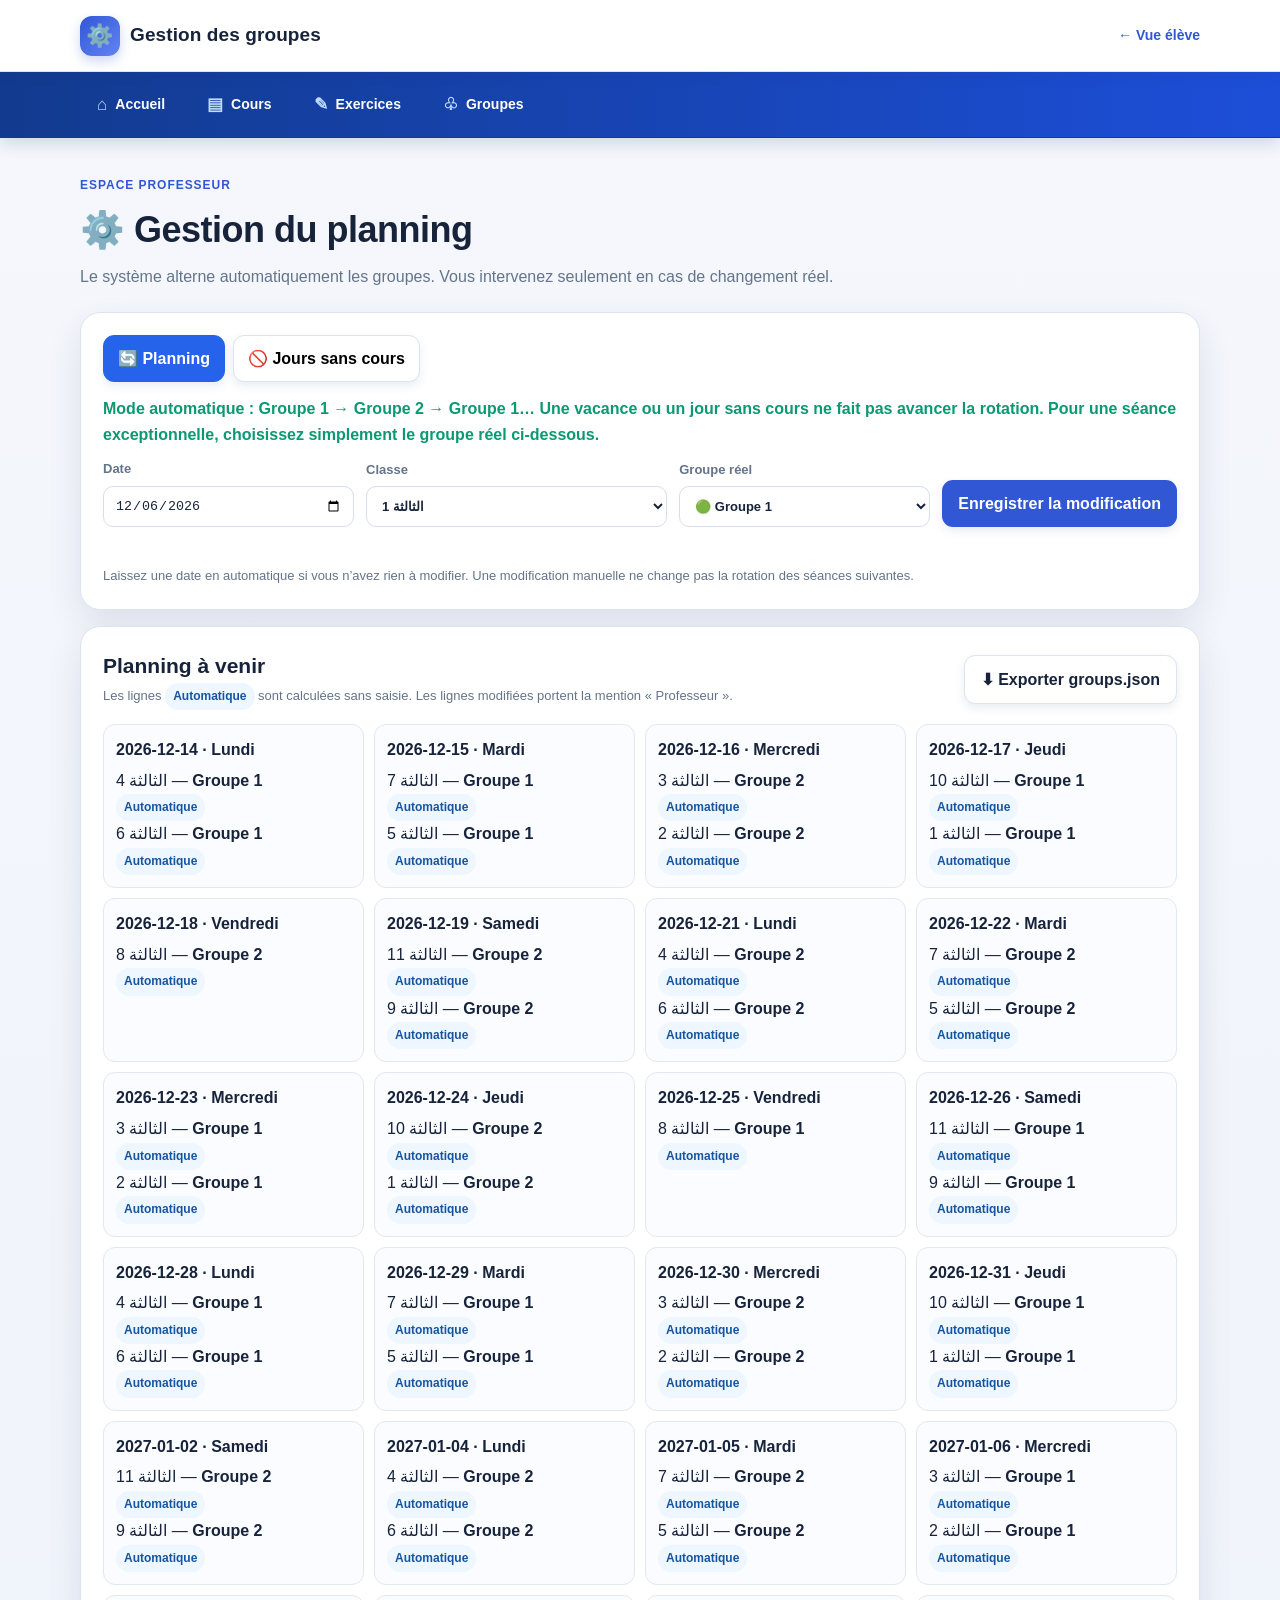
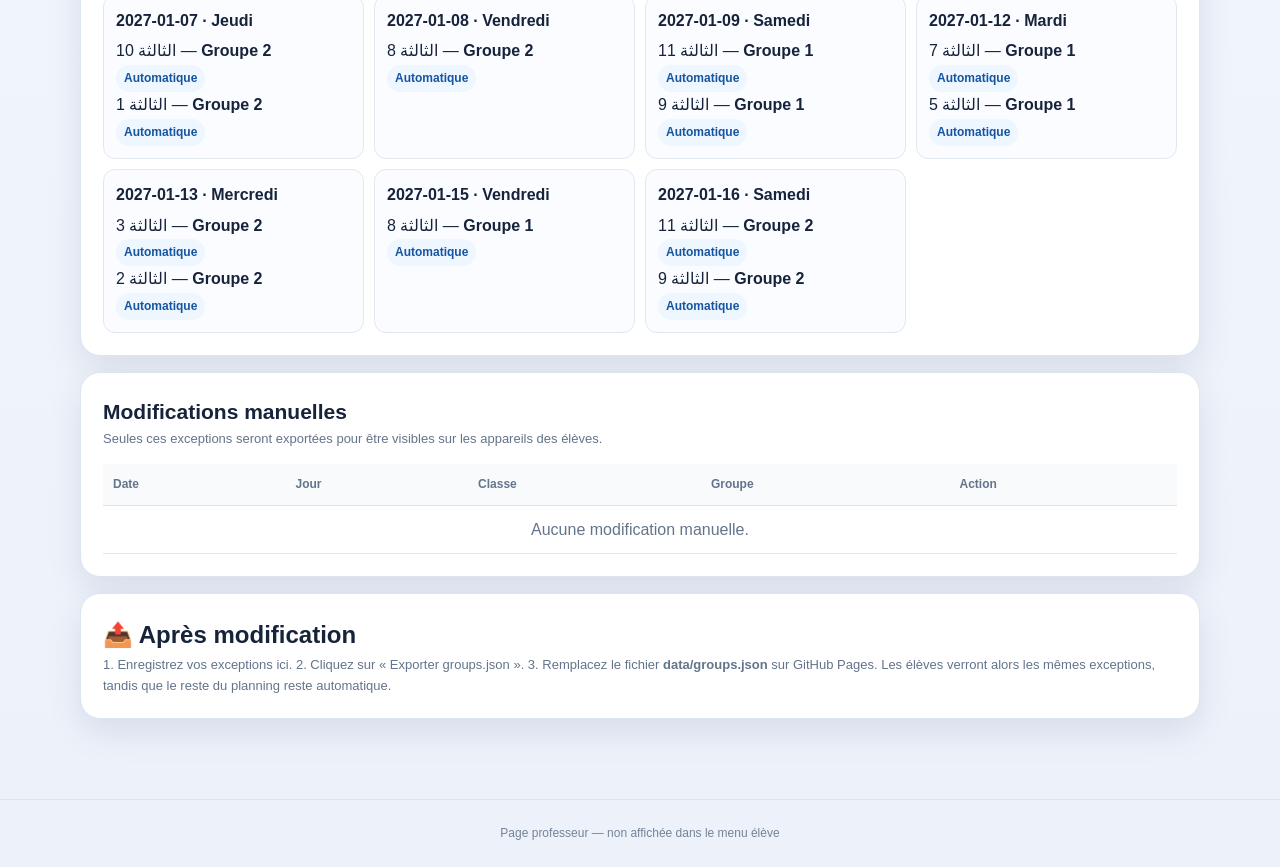
==== commit 200cbf39: "Add files via upload" ====
--- a/admin.html
+++ b/admin.html
@@ -1,14 +1,9 @@
 <!DOCTYPE html>
-<html lang="fr"><head><meta charset="UTF-8"><meta name="viewport" content="width=device-width,initial-scale=1.0">
-  <meta name="theme-color" content="#14213d">
-  <link rel="icon" href="data:image/svg+xml,<svg xmlns=%27http://www.w3.org/2000/svg%27 viewBox=%270 0 100 100%27><text y=%27.9em%27 font-size=%2790%27>💻</text></svg>">
-  <meta property="og:title" content="Gestion des groupes — Professeur">
-  <meta property="og:description" content="Espace professeur : gestion du planning et des groupes.">
-  <meta property="og:type" content="website">
-  <meta property="og:locale" content="fr_FR"><title>Gestion des groupes — Professeur</title><link rel="stylesheet" href="css/style.css">
-</head><body>
-<a class="skip-link" href="#contenu">Aller au contenu principal</a>
-<header class="topbar"><a class="brand" href="index.html"><span class="brand-icon">⚙️</span><span>Gestion des groupes</span></a><div class="topbar-actions"><a class="back-link" href="groups.html">← Vue élève</a><button id="themeToggle" class="theme-toggle" type="button" aria-label="Basculer le mode sombre" aria-pressed="false">🌙</button></div></header>
+<html lang="fr"><head><meta charset="UTF-8"><meta name="viewport" content="width=device-width,initial-scale=1.0"><title>Gestion des groupes — Professeur</title><link rel="stylesheet" href="css/style.css">
+<style>
+.admin-tabs{display:flex;gap:8px;flex-wrap:wrap;margin-bottom:14px}.admin-tab{border:1px solid #dbe3ee;background:#fff;border-radius:10px;padding:10px 14px;cursor:pointer;font-weight:800}.admin-tab.active{background:#2563eb;color:#fff;border-color:#2563eb}.admin-panel[hidden]{display:none}.auto-badge{display:inline-block;padding:4px 8px;border-radius:999px;background:#eef6ff;color:#1555a0;font-weight:800;font-size:12px}.closed-badge{display:inline-block;padding:4px 8px;border-radius:999px;background:#fff1f2;color:#a11a2b;font-weight:800;font-size:12px}.mini-note{font-size:13px;color:#64748b;margin-top:7px}.preview-grid{display:grid;grid-template-columns:repeat(auto-fit,minmax(210px,1fr));gap:10px}.preview-item{border:1px solid #e2e8f0;border-radius:12px;padding:12px;background:#fafcff}.preview-item strong{display:block;margin-bottom:5px}.form-actions{display:flex;gap:8px;flex-wrap:wrap}.table-btn.small{padding:6px 9px;font-size:12px}
+</style></head><body>
+<header class="topbar"><a class="brand" href="index.html"><span class="brand-icon">⚙️</span><span>Gestion des groupes</span></a><a class="back-link" href="groups.html">← Vue élève</a></header>
 <nav class="site-nav" aria-label="Navigation principale">
   <div class="nav-inner">
     <a href="index.html"><span aria-hidden="true">⌂</span> Accueil</a>
@@ -18,7 +13,7 @@
   </div>
 </nav>
 
-<main id="contenu" class="container page">
+<main class="container page">
 <div class="page-heading"><p class="eyebrow">Espace professeur</p><h1>⚙️ Gestion du planning</h1><p>Le système alterne automatiquement les groupes. Vous intervenez seulement en cas de changement réel.</p></div>
 <section class="admin-card">
   <div class="admin-tabs"><button class="admin-tab active" data-tab="planning">🔄 Planning</button><button class="admin-tab" data-tab="closed">🚫 Jours sans cours</button></div>
@@ -40,8 +35,8 @@
 <section class="admin-card help"><h2>📤 Après modification</h2><p>1. Enregistrez vos exceptions ici. 2. Cliquez sur « Exporter groups.json ». 3. Remplacez le fichier <strong>data/groups.json</strong> sur GitHub Pages. Les élèves verront alors les mêmes exceptions, tandis que le reste du planning reste automatique.</p></section>
 </main><footer class="footer">Page professeur — non affichée dans le menu élève</footer>
 <script>
-const classes=['Troisième 1','Troisième 2','Troisième 3','Troisième 4','Troisième 5','Troisième 6','Troisième 7','Troisième 8','Troisième 9','Troisième 10','Troisième 11'];
-const weekly={1:['Troisième 4','Troisième 6'],2:['Troisième 7','Troisième 5'],3:['Troisième 3','Troisième 2'],4:['Troisième 10','Troisième 1'],5:['Troisième 8'],6:['Troisième 11','Troisième 9']};
+const classes=['الثالثة 1','الثالثة 2','الثالثة 3','الثالثة 4','الثالثة 5','الثالثة 6','الثالثة 7','الثالثة 8','الثالثة 9','الثالثة 10','الثالثة 11'];
+const weekly={1:['الثالثة 4','الثالثة 6'],2:['الثالثة 7','الثالثة 5'],3:['الثالثة 3','الثالثة 2'],4:['الثالثة 10','الثالثة 1'],5:['الثالثة 8'],6:['الثالثة 11','الثالثة 9']};
 const dayNames=['Dimanche','Lundi','Mardi','Mercredi','Jeudi','Vendredi','Samedi'];
 const START='2026-09-21';
 const ranges=[['2026-10-18','2026-10-25'],['2026-12-06','2026-12-13'],['2027-01-24','2027-01-31'],['2027-03-21','2027-03-28'],['2027-05-09','2027-05-16']];
@@ -56,7 +51,7 @@
 classes.forEach(c=>$('classe').add(new Option(c,c))); $('date').value=iso(new Date()); $('closedDate').value=iso(new Date());
 function render(){
  payload.overrides.sort((a,b)=>a.date.localeCompare(b.date)||a.classe.localeCompare(b.classe));
- $('rows').innerHTML=payload.overrides.map((r,i)=>`<tr><td>${r.date}</td><td>${dayNames[dt(r.date).getDay()]}</td><td >${r.classe}</td><td><span class="group-pill g${r.groupe}">${r.groupe==1?'🟢 Groupe 1':'🔵 Groupe 2'}</span></td><td><button class="table-btn" onclick="editRow(${i})">Modifier</button><button class="table-btn danger" onclick="deleteRow(${i})">Supprimer</button></td></tr>`).join('')||'<tr><td colspan="5" class="empty">Aucune modification manuelle.</td></tr>';
+ $('rows').innerHTML=payload.overrides.map((r,i)=>`<tr><td>${r.date}</td><td>${dayNames[dt(r.date).getDay()]}</td><td dir="rtl">${r.classe}</td><td><span class="group-pill g${r.groupe}">${r.groupe==1?'🟢 Groupe 1':'🔵 Groupe 2'}</span></td><td><button class="table-btn" onclick="editRow(${i})">Modifier</button><button class="table-btn danger" onclick="deleteRow(${i})">Supprimer</button></td></tr>`).join('')||'<tr><td colspan="5" class="empty">Aucune modification manuelle.</td></tr>';
  $('closedRows').innerHTML=payload.closedDates.sort((a,b)=>a.date.localeCompare(b.date)).map((r,i)=>`<tr><td>${r.date}</td><td>${r.reason||'Jour sans cours'}</td><td><button class="table-btn danger" onclick="deleteClosed(${i})">Supprimer</button></td></tr>`).join('')||'<tr><td colspan="3" class="empty">Aucun jour ajouté.</td></tr>';
  const start=new Date();start.setHours(12,0,0,0);const end=new Date(start);end.setDate(end.getDate()+42);const all=[];for(let d=new Date(start);d<=end;d.setDate(d.getDate()+1)){const s=iso(d);(weekly[d.getDay()]||[]).forEach(c=>{const r=session(s,c);if(r)all.push(r)})}
  const groups={};all.forEach(r=>(groups[r.date]||=[]).push(r));
@@ -71,5 +66,4 @@
 $('export').onclick=()=>{const blob=new Blob([JSON.stringify(payload,null,2)],{type:'application/json'}),a=document.createElement('a');a.href=URL.createObjectURL(blob);a.download='groups.json';a.click();setTimeout(()=>URL.revokeObjectURL(a.href),500);};
 document.querySelectorAll('.admin-tab').forEach(btn=>btn.onclick=()=>{document.querySelectorAll('.admin-tab').forEach(x=>x.classList.remove('active'));document.querySelectorAll('.admin-panel').forEach(x=>x.hidden=true);btn.classList.add('active');$(btn.dataset.tab).hidden=false;});
 render();
-</script><script src="js/enhancements.js" defer></script>
-</body></html>
+</script></body></html>
--- a/css/style.css
+++ b/css/style.css
@@ -59,96 +59,60 @@
 .lesson-page-image .zoom-hint{display:block;text-align:center;margin-top:8px;color:var(--blue);font-size:13px;font-weight:800}
 @media(min-width:900px){.lesson-pages{gap:26px}.lesson-page-image{padding:18px}}
 
-/* Styles déplacés depuis exercises.html */
-.exercise-image{width:100%;height:auto;max-width:900px;max-height:none;object-fit:contain;display:block;margin:14px auto 18px;border-radius:16px;border:1px solid #dbe3ee;background:#fff}
-    .component-viewer{max-width:980px;margin:14px auto 10px;border:1px solid #dbe3ee;border-radius:18px;background:#fff;padding:10px;box-shadow:0 8px 22px rgba(31,73,125,.08)}
-    .component-viewer img{width:100%;display:block;border-radius:12px}
-    .component-strip{display:grid;grid-template-columns:repeat(6,1fr);gap:8px;max-width:980px;margin:10px auto 12px}
-    .component-tile{border:2px solid #e3e9f2;border-radius:14px;background:#f8fafc;padding:5px;cursor:pointer;transition:.18s;box-shadow:0 3px 10px rgba(31,73,125,.05)}
-    .component-tile:hover,.component-tile:focus{transform:translateY(-2px);border-color:#2563eb;outline:none}
-    .component-tile img{width:100%;height:88px;object-fit:contain;object-position:center;border-radius:9px;display:block;background:#fff}
-    .component-name{min-height:42px;display:flex;align-items:center;justify-content:center;text-align:center;margin:8px auto 2px;max-width:760px;padding:9px 14px;border-radius:12px;background:#eef6ff;color:#123b78;font-weight:800}
-    .image-note{font-size:13px;color:#5b677a;text-align:center;margin:4px 0 8px}
-    @media(max-width:760px){.component-strip{grid-template-columns:repeat(3,1fr)}.component-tile img{height:72px}}
-    .choice-grid{display:grid;grid-template-columns:repeat(auto-fit,minmax(190px,1fr));gap:8px}
-    .choice-grid label{background:#f7f9fc;border:1px solid #e3e9f2;border-radius:10px;padding:10px 12px}
-    .feedback{margin-top:10px;font-size:14px;font-weight:700}
-    .quiz-result{margin-top:16px}
-    select.quiz-select{width:100%;max-width:420px;padding:10px;border:1px solid #dbe3ee;border-radius:10px;background:#fff}
-    .tip{background:#eef6ff;border-left:4px solid #2563eb;padding:12px 14px;border-radius:10px;margin:0 0 16px}
 
-    /* Exercice glisser-déposer : périphériques */
-    .dnd-exercise{margin-top:34px;background:#fff;border:1px solid #dbe3ee;border-radius:20px;padding:20px;box-shadow:0 10px 28px rgba(31,73,125,.08)}
-    .dnd-head h2{margin:4px 0 8px;color:#123b78}.dnd-help{background:#eef6ff;border-left:4px solid #2563eb;padding:12px 14px;border-radius:10px;margin:12px 0 16px}
-    .device-bank{display:grid;grid-template-columns:repeat(5,minmax(110px,1fr));gap:10px;margin:14px 0 18px}
-    .device-card{border:2px solid #dbe7f5;border-radius:14px;background:#fff;padding:8px;cursor:grab;text-align:center;touch-action:manipulation;user-select:none;transition:.18s;min-width:0}
-    .device-card:hover,.device-card.selected{border-color:#2563eb;box-shadow:0 5px 15px rgba(37,99,235,.18);transform:translateY(-2px)}
-    .device-card img{width:100%;height:92px;object-fit:contain;border-radius:9px;background:#f8fafc;pointer-events:none}.device-card strong{display:block;margin-top:6px;color:#183b6b;font-size:14px}
-    .drop-grid{display:grid;grid-template-columns:repeat(3,1fr);gap:12px}.drop-zone{min-height:190px;border:2px dashed #9bb9df;border-radius:16px;padding:10px;background:#f8fbff;transition:.18s}.drop-zone.dragover{background:#eaf4ff;border-color:#2563eb}
-    .drop-zone h3{text-align:center;margin:2px 0 10px;color:#123b78;font-size:17px}.drop-items{display:grid;grid-template-columns:repeat(2,minmax(80px,1fr));gap:7px;min-height:120px}
-    .drop-items .device-card{padding:5px}.drop-items .device-card img{height:65px}.drop-items .device-card strong{font-size:12px}
-    .device-card.correct{border-color:#16a34a;background:#ecfdf3}.device-card.wrong{border-color:#dc2626;background:#fff1f2}
-    .dnd-actions{display:flex;gap:10px;align-items:center;flex-wrap:wrap;margin-top:16px}.dnd-score{font-weight:900;font-size:20px;color:#123b78;margin-left:auto}.dnd-message{width:100%;font-weight:700;margin-top:4px}
-    @media(max-width:760px){.device-bank{grid-template-columns:repeat(2,1fr)}.drop-grid{grid-template-columns:1fr}.drop-zone{min-height:140px}.drop-items{grid-template-columns:repeat(3,1fr)}.device-card img{height:78px}.dnd-score{margin-left:0;width:100%}}
-/* Styles déplacés depuis admin.html */
-.admin-tabs{display:flex;gap:8px;flex-wrap:wrap;margin-bottom:14px}.admin-tab{border:1px solid #dbe3ee;background:#fff;border-radius:10px;padding:10px 14px;cursor:pointer;font-weight:800}.admin-tab.active{background:#2563eb;color:#fff;border-color:#2563eb}.admin-panel[hidden]{display:none}.auto-badge{display:inline-block;padding:4px 8px;border-radius:999px;background:#eef6ff;color:#1555a0;font-weight:800;font-size:12px}.closed-badge{display:inline-block;padding:4px 8px;border-radius:999px;background:#fff1f2;color:#a11a2b;font-weight:800;font-size:12px}.mini-note{font-size:13px;color:#64748b;margin-top:7px}.preview-grid{display:grid;grid-template-columns:repeat(auto-fit,minmax(210px,1fr));gap:10px}.preview-item{border:1px solid #e2e8f0;border-radius:12px;padding:12px;background:#fafcff}.preview-item strong{display:block;margin-bottom:5px}.form-actions{display:flex;gap:8px;flex-wrap:wrap}.table-btn.small{padding:6px 9px;font-size:12px}
-/* ===== Améliorations v19.1 : thème sombre, accessibilité, progression ===== */
-.topbar-actions{display:flex;align-items:center;gap:10px}
-.theme-toggle{background:#eef3ff;border:1px solid var(--line);border-radius:12px;font-size:19px;width:42px;height:42px;cursor:pointer;display:grid;place-items:center}
-.skip-link{position:absolute;left:-999px;top:0;background:#14213d;color:#fff;padding:10px 16px;border-radius:0 0 10px 0;z-index:99;font-weight:800}
-.skip-link:focus{left:0}
-.to-top{position:fixed;right:18px;bottom:18px;width:46px;height:46px;border-radius:50%;background:var(--blue);color:#fff;font-size:20px;border:0;cursor:pointer;opacity:0;pointer-events:none;transition:.25s;z-index:50;box-shadow:0 8px 20px rgba(29,78,216,.35)}
-.to-top.show{opacity:1;pointer-events:auto}
-.quiz-progress{position:sticky;top:118px;z-index:15;background:#fff;border:1px solid var(--line);border-radius:12px;padding:10px 14px;margin-bottom:14px;box-shadow:var(--shadow)}
-.quiz-progress-fill{height:8px;border-radius:99px;background:linear-gradient(90deg,var(--blue),var(--green));width:0;transition:width .3s}
-.quiz-progress-text{font-size:12px;font-weight:800;color:var(--muted);display:block;margin-top:5px}
-.data-table{width:100%;border-collapse:collapse;margin:14px 0;font-size:14px}
-.data-table th{background:var(--sky);color:var(--blue);padding:10px;border:1px solid var(--line);text-align:left}
-.data-table td{padding:10px;border:1px solid var(--line)}
 
-/* ----- Mode sombre ----- */
-html[data-theme="dark"]{--ink:#e6ecf5;--muted:#9fb0c7;--line:#33456b;--sky:#1b2a47;--shadow:0 14px 34px rgba(0,0,0,.35)}
-html[data-theme="dark"] body{background:linear-gradient(180deg,#0f1726,#0b1220);color:var(--ink)}
-html[data-theme="dark"] .topbar{background:rgba(15,23,38,.96)}
-html[data-theme="dark"] .school-label,html[data-theme="dark"] .back-link{color:var(--muted)}
-html[data-theme="dark"] .action-card,html[data-theme="dark"] .today-box,html[data-theme="dark"] .lesson-card,html[data-theme="dark"] .lesson-header,html[data-theme="dark"] .lesson-content,html[data-theme="dark"] .schedule-card,html[data-theme="dark"] .question,html[data-theme="dark"] .schedule-day,html[data-theme="dark"] .schedule-class-card,html[data-theme="dark"] .coming-soon,html[data-theme="dark"] .mini-card,html[data-theme="dark"] .lesson-page-image,html[data-theme="dark"] .admin-card,html[data-theme="dark"] .preview-item,html[data-theme="dark"] .component-viewer,html[data-theme="dark"] .component-tile,html[data-theme="dark"] .device-card,html[data-theme="dark"] .dnd-exercise,html[data-theme="dark"] .quiz-progress{background:#16223a;border-color:var(--line);color:var(--ink)}
-html[data-theme="dark"] .lesson-info p,html[data-theme="dark"] .action-desc,html[data-theme="dark"] .page-heading>p:last-child,html[data-theme="dark"] .lesson-header p,html[data-theme="dark"] .lesson-content p,html[data-theme="dark"] .lesson-content ul{color:#b7c4d8}
-html[data-theme="dark"] .schedule-day-title,html[data-theme="dark"] .choice-grid label,html[data-theme="dark"] .admin-tab{background:#1b2a47;color:var(--ink)}
-html[data-theme="dark"] .definition{background:#182642}
-html[data-theme="dark"] .tag{background:#22345a;color:#8fb0f5}
-html[data-theme="dark"] .drop-zone{background:#14213a;border-color:#3d5680}
-html[data-theme="dark"] .quiz-result.success{background:#0f2e23;color:#5ee0a8}
-html[data-theme="dark"] .quiz-result.partial{background:#33270f;color:#f0c361}
-html[data-theme="dark"] .question-feedback.is-correct{background:#0f2e23;color:#5ee0a8;border-color:#1d5c44}
-html[data-theme="dark"] .question-feedback.is-wrong{background:#3a1420;color:#f79ab0;border-color:#6b2237}
-html[data-theme="dark"] .theme-toggle{background:#1b2a47;border-color:var(--line)}
+/* Cartes des unités d'exercices */
+.exercise-unit-grid{display:grid;grid-template-columns:repeat(2,minmax(0,1fr));gap:22px;margin-top:24px}
+.exercise-unit-card{display:grid;grid-template-columns:auto 1fr auto;align-items:center;gap:16px;background:#fff;border:1px solid #dce4f0;border-radius:20px;padding:24px;text-decoration:none;color:var(--ink);box-shadow:0 10px 26px rgba(23,42,84,.08);transition:transform .18s ease,box-shadow .18s ease,border-color .18s ease}
+.exercise-unit-card:hover,.exercise-unit-card:focus-visible{transform:translateY(-4px);box-shadow:0 16px 34px rgba(23,42,84,.13);border-color:#9bb5ee;outline:none}
+.exercise-unit-card .unit-badge{width:58px;height:58px;border-radius:16px;display:flex;align-items:center;justify-content:center;background:linear-gradient(135deg,#123b8f,#3157d5);color:#fff;font-size:21px;font-weight:900;box-shadow:0 7px 16px rgba(49,87,213,.22)}
+.exercise-unit-card h2{margin:7px 0 5px;color:#173b82;font-size:22px}.exercise-unit-card p{margin:0;color:var(--muted);line-height:1.5}.exercise-unit-card .unit-arrow{font-size:28px;color:#3157d5;font-weight:900}.exercise-unit-card.network-card .unit-badge{background:linear-gradient(135deg,#08764a,#16a36a)}
+@media(max-width:760px){.exercise-unit-grid{grid-template-columns:1fr}.exercise-unit-card{grid-template-columns:auto 1fr}.exercise-unit-card .unit-arrow{grid-column:2;justify-self:end;margin-top:-10px}}
 
-/* ---------- Unités d'exercices ---------- */
-.exercise-units{display:grid;grid-template-columns:repeat(2,minmax(0,1fr));gap:14px;margin:0 0 22px}
-.exercise-unit-card{background:#fff;border:1px solid var(--line);border-radius:18px;padding:16px 18px;display:grid;grid-template-columns:48px 1fr 22px;gap:13px;align-items:center;box-shadow:var(--shadow);transition:.18s}
-.exercise-unit-card:hover{transform:translateY(-2px);border-color:#b9cbe2}
-.exercise-unit-card.active{border:2px solid var(--blue);background:#f8fbff}
-.exercise-unit-card .unit-number{width:44px;height:44px;border-radius:12px;background:var(--sky);color:var(--blue);display:grid;place-items:center;font-weight:900}
-.exercise-unit-card strong{display:block;font-size:15px}
-.exercise-unit-card small{display:block;color:var(--muted);font-size:12px;margin-top:2px}
-.exercise-unit-card>span:last-child{color:var(--blue);font-size:20px}
-.mental-map-section{margin-top:22px}
-.mental-map-image{display:block;position:relative;background:#fff;border:1px solid var(--line);border-radius:18px;padding:14px;overflow:hidden;box-shadow:var(--shadow);text-align:center}
-.mental-map-image img{display:block;width:100%;height:auto;max-height:none;object-fit:contain;border-radius:10px}
-.mental-map-image .zoom-hint{position:absolute;right:18px;bottom:18px;background:rgba(16,42,67,.86);color:#fff;border-radius:999px;padding:5px 10px;font-size:12px;font-weight:800}
-.lesson-pages img{object-fit:contain!important;height:auto!important;max-height:none!important}
-.network-question{transition:border-color .15s,box-shadow .15s}
-.network-question.answer-ok{border-color:#0f9f6e;box-shadow:0 0 0 2px rgba(15,159,110,.10)}
-.network-question.answer-wrong{border-color:#dc2626;box-shadow:0 0 0 2px rgba(220,38,38,.08)}
-.matching-grid{display:grid;grid-template-columns:repeat(3,minmax(0,1fr));gap:12px;margin-top:12px}
-.matching-grid label{display:flex;flex-direction:column;gap:7px;background:#f8fbff;border:1px solid var(--line);border-radius:12px;padding:12px;font-weight:700;font-size:14px}
-.matching-grid select,.network-schema select{background:#fff;border:1px solid #b9cbe2;border-radius:9px;padding:9px;color:var(--ink);width:100%}
-.network-schema{display:flex;align-items:center;justify-content:center;gap:10px;flex-wrap:wrap;background:#f8fbff;border:1px solid var(--line);border-radius:16px;padding:20px;margin-top:14px}
-.network-schema .schema-box{background:#fff;border:2px solid #b9cbe2;border-radius:10px;padding:10px 15px;font-weight:900;color:var(--blue)}
-.network-schema select{width:auto;min-width:180px}
-@media(max-width:760px){
- .exercise-units,.matching-grid{grid-template-columns:1fr}
- .exercise-unit-card{grid-template-columns:44px 1fr 20px}
- .network-schema{flex-direction:column}
- .network-schema>span{transform:rotate(90deg)}
-}
+/* Bouton flottant : retour en haut de la page */
+.back-to-top{position:fixed;right:22px;bottom:22px;width:46px;height:46px;border:0;border-radius:50%;background:#2563eb;color:#fff;display:grid;place-items:center;font-size:22px;font-weight:900;line-height:1;cursor:pointer;box-shadow:0 8px 22px rgba(31,73,125,.22);opacity:0;visibility:hidden;transform:translateY(10px);transition:opacity .2s ease,transform .2s ease,visibility .2s ease;z-index:1000}
+.back-to-top.is-visible{opacity:1;visibility:visible;transform:translateY(0)}
+.back-to-top:hover{background:#1d4ed8;transform:translateY(-2px)}
+.back-to-top:focus-visible{outline:3px solid #bfdbfe;outline-offset:3px}
+@media(max-width:520px){.back-to-top{right:14px;bottom:14px;width:44px;height:44px}}
+
+/* Accueil — nouveau style visuel, sans modifier les pages internes */
+.modern-home-header{height:88px;background:linear-gradient(110deg,#0e397e 0%,#123f86 55%,#0e346f 100%);border:0;box-shadow:0 5px 18px rgba(7,36,83,.18);position:relative;z-index:30}
+.header-inner{width:min(1360px,calc(100% - 48px));height:100%;margin:auto;display:flex;align-items:center;justify-content:space-between;gap:28px}
+.brand-light{color:#fff;font-size:28px;line-height:1.05;gap:13px;min-width:max-content}
+.brand-light small{display:block;font-size:14px;font-weight:600;color:#8fc4ff;letter-spacing:.2px;margin-top:4px}
+.brand-mark{width:48px;height:48px;border:3px solid #fff;border-radius:14px;display:grid;place-items:center;font-size:29px;font-weight:900;transform:rotate(-8deg);color:#fff}
+.home-nav{position:static;background:transparent;border:0;box-shadow:none;display:flex;align-items:center;gap:6px;padding:0;overflow:visible;width:auto;margin:0}
+.home-nav a{color:#fff!important;border:0!important;background:transparent!important;border-radius:13px!important;padding:11px 17px!important;font-size:16px!important;transform:none!important}
+.home-nav a:hover,.home-nav a:focus-visible,.home-nav a[aria-current="page"]{background:rgba(255,255,255,.18)!important;color:#fff!important;outline:none}
+.home-nav a[aria-current="page"]{box-shadow:inset 0 -2px 0 #8fc4ff}
+.home-page{background:#f4f7fd;min-height:calc(100vh - 88px);padding-bottom:48px}
+.home-hero{background:linear-gradient(120deg,#f4f7fd 0%,#eef3fc 56%,#e5edfb 100%);overflow:hidden;border-bottom:1px solid #dfe7f4}
+.home-hero-inner{min-height:465px;display:grid;grid-template-columns:1.02fr .98fr;align-items:center;gap:20px;padding-top:38px;padding-bottom:38px}
+.hero-copy{padding:20px 0 20px 8px;position:relative;z-index:2}
+.hero-kicker{font-size:13px;font-weight:900;letter-spacing:.16em;color:#2f60c8;margin-bottom:13px}
+.hero-copy h1{font-size:clamp(38px,5vw,65px);line-height:1.05;letter-spacing:-1.8px;color:#0f326c;margin:0}
+.hero-copy h1 span{color:#173f84}
+.hero-lead{max-width:680px;font-size:18px;line-height:1.55;color:#334155;margin:20px 0 23px}
+.hero-buttons{display:flex;gap:14px;flex-wrap:wrap}
+.hero-btn{display:inline-flex;align-items:center;justify-content:center;gap:12px;min-height:54px;padding:0 25px;border-radius:12px;font-size:17px;font-weight:900;border:2px solid #1454a7;transition:.18s ease}
+.hero-btn.primary{background:#125db6;color:#fff;box-shadow:0 9px 20px rgba(18,93,182,.2)}
+.hero-btn.secondary{background:#fff;color:#17385f}
+.hero-btn:hover{transform:translateY(-2px);box-shadow:0 10px 22px rgba(27,65,126,.14)}
+.hero-tags{display:flex;gap:9px;flex-wrap:wrap;margin-top:22px}
+.hero-tags span{background:#dceafb;color:#164987;border-radius:9px;padding:6px 11px;font-weight:800;font-size:13px}
+.hero-visual{height:390px;position:relative;display:flex;align-items:center;justify-content:center}
+.hero-visual:before{content:"";position:absolute;width:430px;height:300px;border-radius:50%;background:radial-gradient(circle,#d7e7ff 0%,rgba(215,231,255,0) 68%);right:0;top:42px}
+.code-window{width:min(490px,88%);height:270px;border-radius:18px;background:#10294f;box-shadow:0 25px 45px rgba(20,54,108,.28);transform:perspective(700px) rotateY(-5deg) rotateX(2deg);position:relative;z-index:2;overflow:hidden;border:5px solid #d7e2f2}
+.window-bar{height:34px;background:#e5edf8;display:flex;align-items:center;gap:7px;padding-left:13px}.window-bar i{width:9px;height:9px;border-radius:50%;background:#9aaac0}.code-lines{padding:22px 30px;color:#a9d5ff;font-family:Consolas,monospace;font-size:19px;line-height:1.65}.code-lines b{color:#72e0d0;font-size:29px}.code-lines span{color:#fff}.code-lines em{font-style:normal;color:#8bb5ff}
+.visual-orbit,.visual-node{position:absolute;z-index:3;display:grid;place-items:center;font-weight:900;box-shadow:0 12px 26px rgba(31,74,139,.17)}
+.visual-orbit{width:76px;height:76px;border-radius:18px;color:#fff;background:linear-gradient(135deg,#5d7ff0,#3d5ac6);font-size:22px}.orbit-one{right:5%;top:13%;}.orbit-two{right:0;bottom:14%;background:#fff;color:#3157d5;border:1px solid #cad9f0}.visual-node{width:58px;height:58px;border-radius:16px;background:#fff;color:#3157d5;font-size:27px;border:1px solid #d6e1f2}.node-one{left:6%;top:20%}.node-two{left:2%;bottom:18%;background:#d9f1ed;color:#087f78}
+.home-cards{display:grid;grid-template-columns:repeat(3,1fr);gap:24px;margin-top:-2px;position:relative;z-index:5;padding-top:28px}
+.home-card{background:#fff;border:1px solid #e2e8f2;border-radius:18px;min-height:230px;padding:22px 25px 20px;display:flex;flex-direction:column;align-items:center;text-align:center;box-shadow:0 12px 28px rgba(23,51,98,.10);transition:.18s ease}
+.home-card:hover{transform:translateY(-5px);box-shadow:0 18px 34px rgba(23,51,98,.15);border-color:#c8d8ef}
+.home-card-icon{width:74px;height:74px;border-radius:18px;display:grid;place-items:center;font-size:39px;font-weight:900;margin-bottom:10px}
+.card-courses .home-card-icon{background:#d8e8ff;color:#1259b3}.card-exercises .home-card-icon{background:#d8f1f0;color:#118c8b}.card-groups .home-card-icon{background:#e6defc;color:#6741bd}
+.home-card-title{font-size:28px;font-weight:950;color:#080b12;line-height:1.1}.home-card-desc{font-size:15px;color:#334155;margin-top:8px;min-height:47px;max-width:300px}.home-card-chip{margin-top:auto;border-radius:9px;padding:6px 11px;font-size:13px;font-weight:900}.card-courses .home-card-chip{background:#dbeafe;color:#174b91}.card-exercises .home-card-chip{background:#d8f2f1;color:#087d7b}.card-groups .home-card-chip{background:#e7ddfb;color:#5b38a9}
+.home-today{margin-top:26px!important;background:#fff;border-radius:18px!important}
+@media(max-width:980px){.header-inner{width:calc(100% - 30px)}.brand-light{font-size:22px}.home-nav a{padding:9px 10px!important;font-size:14px!important}.home-hero-inner{grid-template-columns:1fr}.hero-visual{height:310px;order:-1}.hero-copy{text-align:center;padding-left:0}.hero-lead{margin-left:auto;margin-right:auto}.hero-buttons,.hero-tags{justify-content:center}.home-cards{grid-template-columns:1fr;max-width:600px}}
+@media(max-width:620px){.modern-home-header{height:auto;min-height:74px}.header-inner{flex-direction:column;align-items:stretch;padding:12px 0;gap:9px}.brand-light{font-size:21px}.brand-mark{width:40px;height:40px;font-size:23px}.brand-light small{font-size:12px}.home-nav{overflow-x:auto;justify-content:flex-start;padding-bottom:2px}.home-nav a{font-size:13px!important;padding:8px 12px!important}.home-hero-inner{padding-top:24px;padding-bottom:25px}.hero-copy h1{font-size:39px}.hero-lead{font-size:16px}.hero-btn{width:100%}.hero-visual{height:235px}.code-window{height:180px}.code-lines{padding:14px 20px;font-size:14px}.code-lines b{font-size:22px}.visual-orbit{width:53px;height:53px;font-size:16px}.visual-node{width:42px;height:42px;font-size:19px}.home-cards{padding-top:20px;gap:15px}.home-card{min-height:205px}.home-card-title{font-size:25px}}
